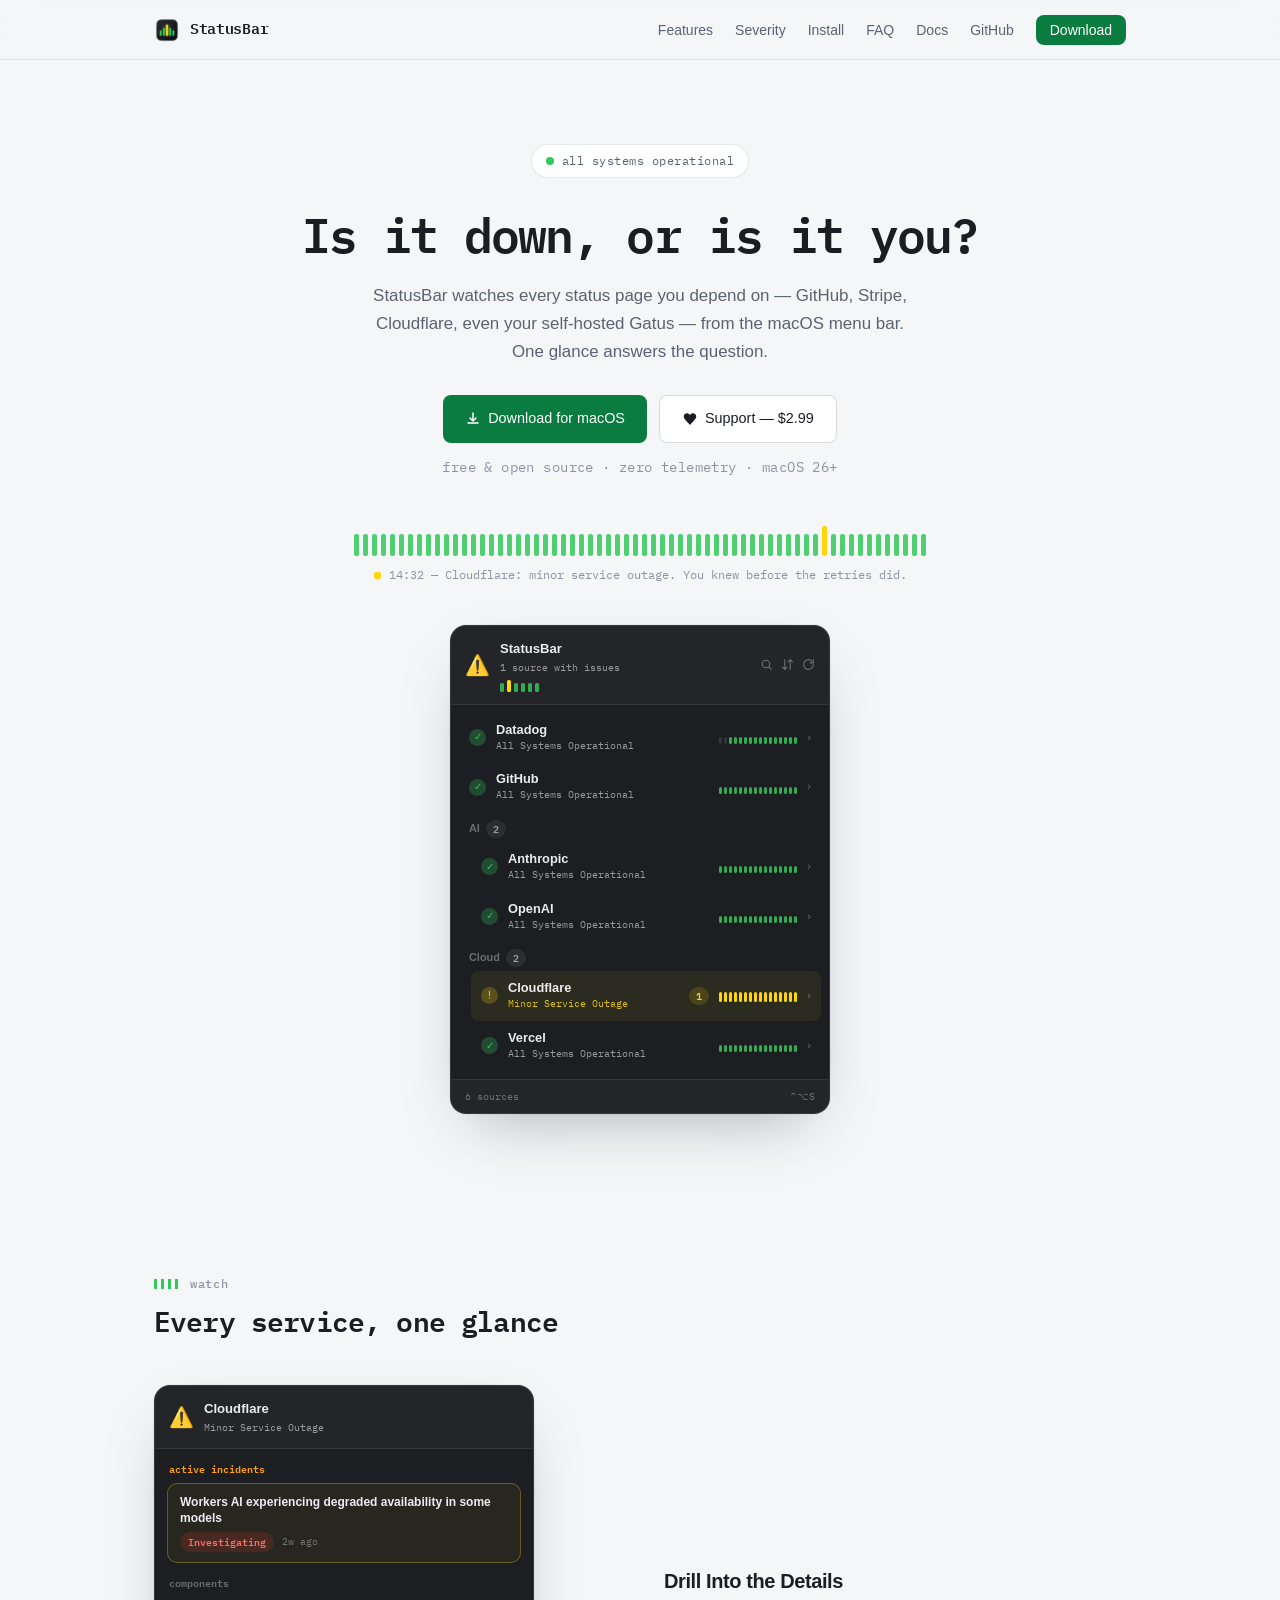
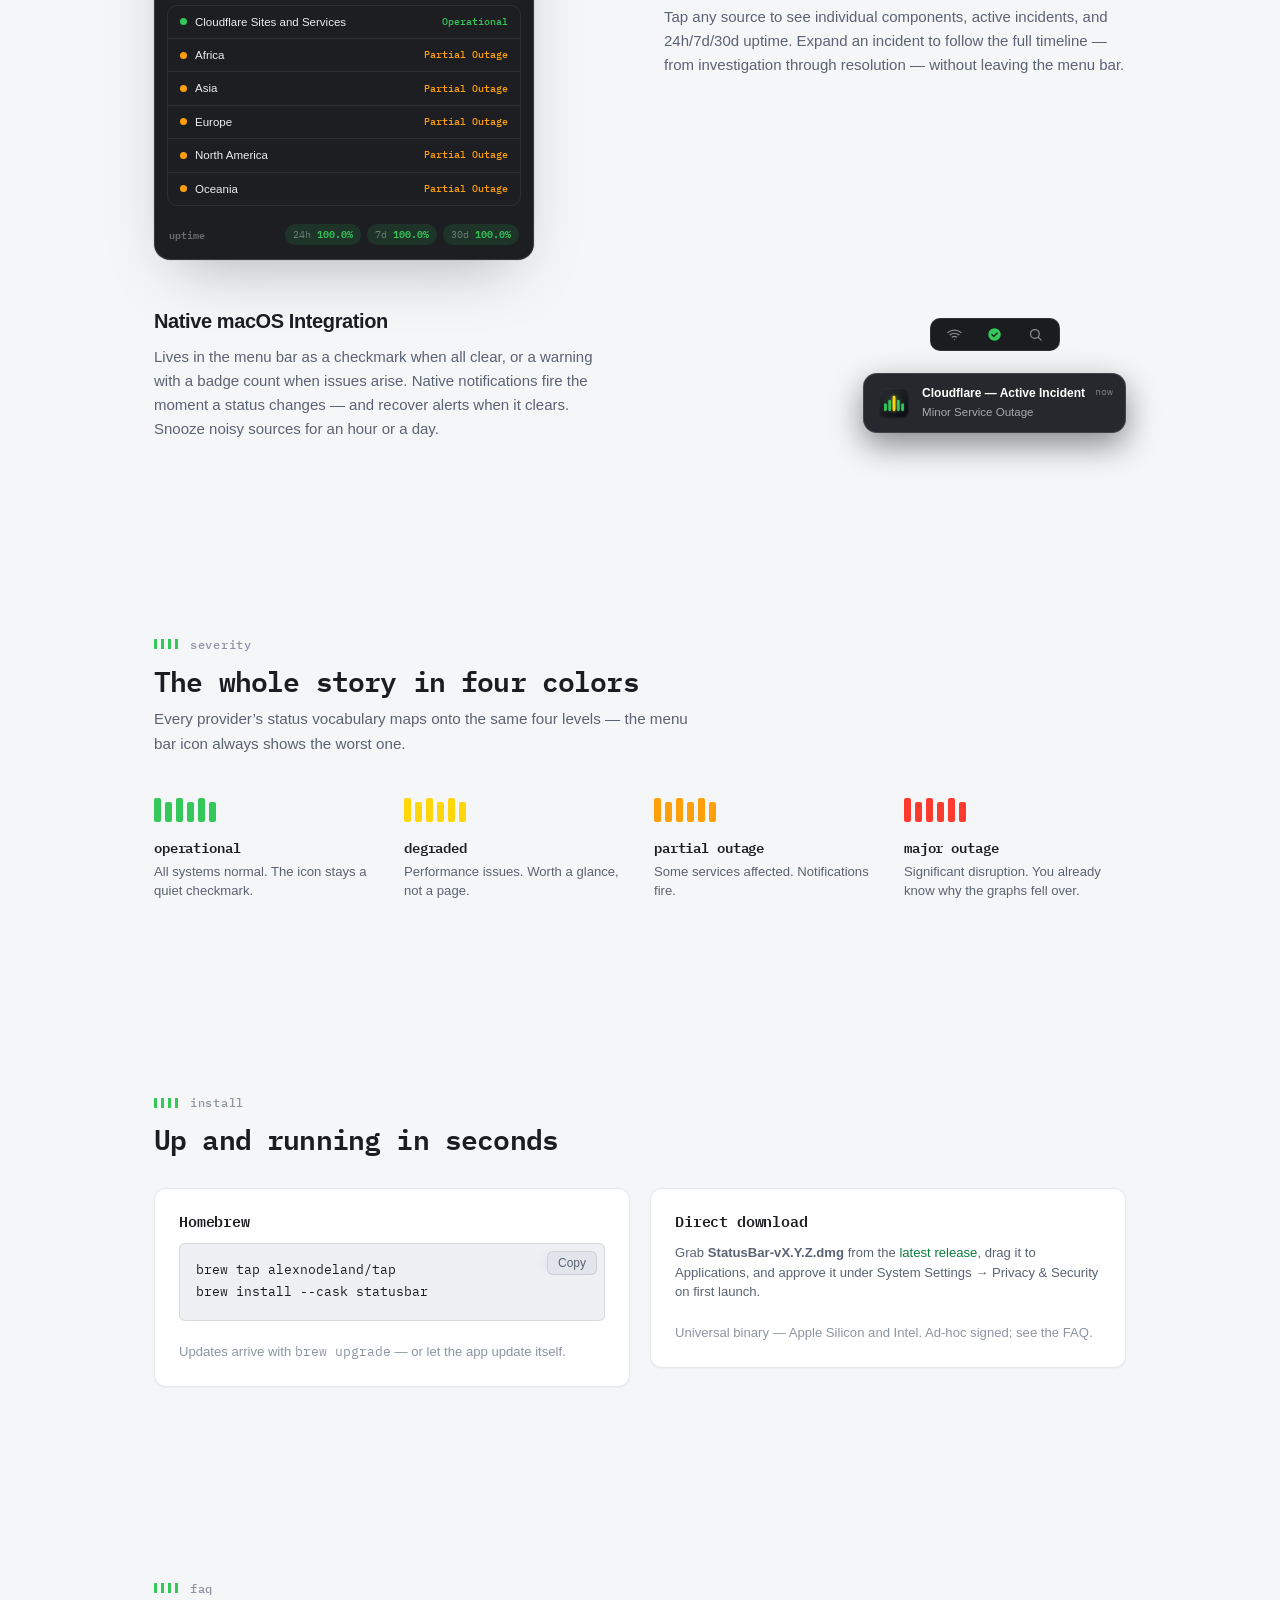
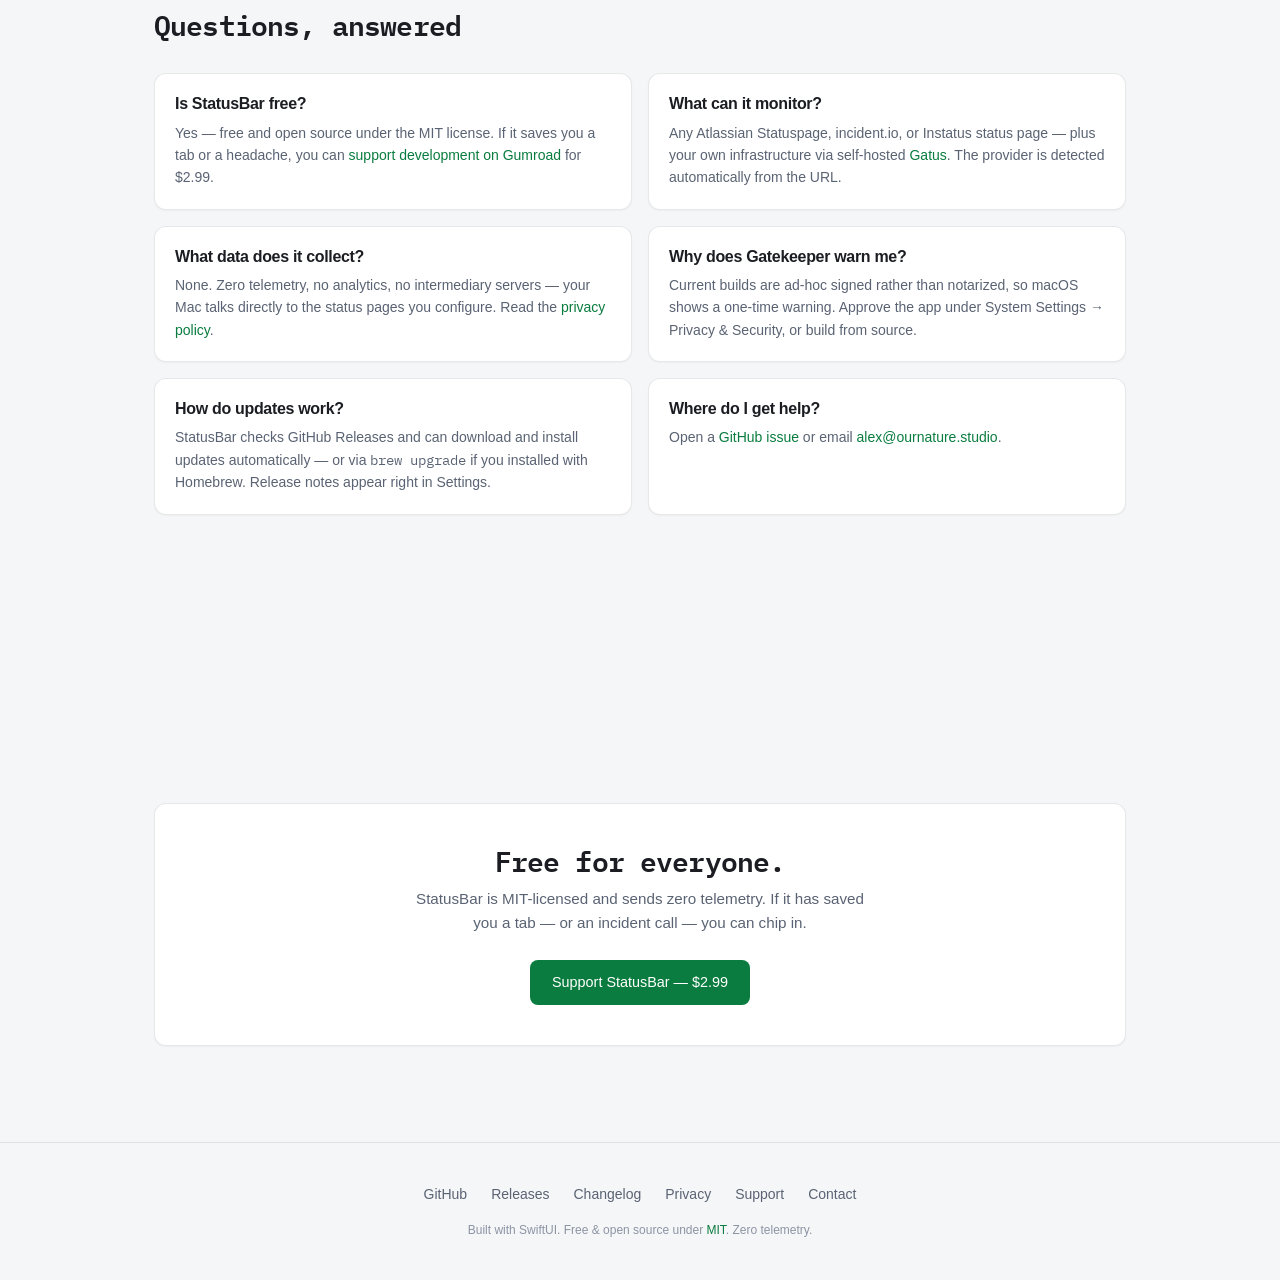
==== docs/index.html @ ce1be836 "feat: replace landing-page screenshots with live coded mocks The popover, source detail, and native-" ====
<!DOCTYPE html>
<html lang="en">
<head>
  <meta charset="UTF-8">
  <meta name="viewport" content="width=device-width, initial-scale=1.0">
  <title>StatusBar — Is it down, or is it you?</title>
  <meta name="description" content="StatusBar watches every status page you depend on — Atlassian Statuspage, incident.io, Instatus, and self-hosted Gatus — from the macOS menu bar. Free, open source, zero telemetry.">
  <meta property="og:title" content="StatusBar — Is it down, or is it you?">
  <meta property="og:description" content="Every status page you depend on — plus your own Gatus infrastructure — in one macOS menu bar icon. Free, open source, zero telemetry.">
  <meta property="og:image" content="https://alexnodeland.github.io/StatusBar/og.png">
  <meta property="og:url" content="https://alexnodeland.github.io/StatusBar/">
  <meta property="og:type" content="website">
  <meta name="twitter:card" content="summary_large_image">
  <meta name="twitter:image" content="https://alexnodeland.github.io/StatusBar/og.png">
  <link rel="canonical" href="https://alexnodeland.github.io/StatusBar/">
  <meta name="theme-color" content="#F5F6F8">
  <link rel="icon" href="icon.png" type="image/png">
  <link rel="apple-touch-icon" href="icon.png">
  <link rel="preconnect" href="https://fonts.googleapis.com">
  <link rel="preconnect" href="https://fonts.gstatic.com" crossorigin>
  <link href="https://fonts.googleapis.com/css2?family=IBM+Plex+Mono:wght@400;500;600&display=swap" rel="stylesheet">
  <link rel="stylesheet" href="style.css?v=2">
  <script type="application/ld+json">
  {
    "@context": "https://schema.org",
    "@type": "SoftwareApplication",
    "name": "StatusBar",
    "operatingSystem": "macOS 26+",
    "applicationCategory": "UtilitiesApplication",
    "description": "Native macOS menu bar app that monitors status pages: Atlassian Statuspage, incident.io, Instatus, and self-hosted Gatus.",
    "offers": { "@type": "Offer", "price": "0", "priceCurrency": "USD" },
    "url": "https://alexnodeland.github.io/StatusBar/",
    "downloadUrl": "https://github.com/alexnodeland/StatusBar/releases/latest",
    "author": { "@type": "Person", "name": "Alex Nodeland" },
    "license": "https://github.com/alexnodeland/StatusBar/blob/main/LICENSE"
  }
  </script>
</head>
<body>

  <nav class="nav" id="nav">
    <div class="nav-inner">
      <a href="index.html" class="nav-brand">
        <img src="icon.png" alt="" width="26" height="26">
        StatusBar
      </a>
      <button class="nav-toggle" id="nav-toggle" aria-label="Toggle navigation">
        <svg width="20" height="20" viewBox="0 0 20 20" fill="none" stroke="currentColor" stroke-width="1.5" stroke-linecap="round">
          <line x1="3" y1="5" x2="17" y2="5"/>
          <line x1="3" y1="10" x2="17" y2="10"/>
          <line x1="3" y1="15" x2="17" y2="15"/>
        </svg>
      </button>
      <ul class="nav-links" id="nav-links">
        <li><a href="index.html#features">Features</a></li>
        <li><a href="index.html#severity">Severity</a></li>
        <li><a href="index.html#install">Install</a></li>
        <li><a href="index.html#faq">FAQ</a></li>
        <li><a href="docs.html">Docs</a></li>
        <li><a href="https://github.com/alexnodeland/StatusBar">GitHub</a></li>
        <li><a class="nav-cta" href="https://github.com/alexnodeland/StatusBar/releases/latest">Download</a></li>
      </ul>
    </div>
  </nav>

  <!-- Hero -->
  <section class="hero" id="hero">
    <div class="container">
      <p class="hero-status"><span class="dot" aria-hidden="true"></span> all systems operational</p>
      <h1>Is it down, or is it&nbsp;you?</h1>
      <p class="hero-tagline">StatusBar watches every status page you depend on &mdash; GitHub, Stripe, Cloudflare, even your self-hosted Gatus &mdash; from the macOS menu bar. One glance answers the question.</p>
      <div class="hero-ctas">
        <a href="https://github.com/alexnodeland/StatusBar/releases/latest" class="btn btn-primary">
          <svg width="16" height="16" viewBox="0 0 16 16" fill="none" stroke="currentColor" stroke-width="1.5" stroke-linecap="round" stroke-linejoin="round"><path d="M8 2v8m0 0L5 7m3 3 3-3M3 12h10"/></svg>
          Download for macOS
        </a>
        <a href="https://ournature.gumroad.com/l/statusbar" class="btn btn-secondary">
          <svg width="16" height="16" viewBox="0 0 16 16" fill="currentColor"><path d="M8 14.25l-.345-.666C4.451 10.048 1.75 7.717 1.75 5.5 1.75 3.71 3.16 2.25 4.9 2.25c1.093 0 2.145.543 3.1 1.582.955-1.039 2.007-1.582 3.1-1.582 1.74 0 3.15 1.46 3.15 3.25 0 2.217-2.701 4.548-5.905 8.084L8 14.25z"/></svg>
          Support &mdash; $2.99
        </a>
      </div>
      <p class="hero-note">free &amp; open source &middot; zero telemetry &middot; macOS 26+</p>

      <div class="tick-strip" id="tick-strip" aria-hidden="true"></div>
      <p class="tick-caption"><span class="cap-dot" aria-hidden="true"></span> 14:32 &mdash; Cloudflare: minor service outage. You knew before the retries did.</p>

      <div class="hero-shot">
        <div class="app-mock mock-popover" id="mock-popover" role="img" aria-label="StatusBar popover listing monitored services with live statuses and sparklines"></div>
      </div>
    </div>
  </section>

  <section id="features">
    <div class="container">
      <p class="section-label">watch</p>
      <h2>Every service, one glance</h2>

      <!-- Showcase 1: Drill-down detail -->
      <div class="showcase">
        <div class="showcase-image">
          <div class="app-mock mock-detail" id="mock-detail" role="img" aria-label="Source detail view showing an active Cloudflare incident, component statuses, and uptime"></div>
        </div>
        <div class="showcase-text">
          <h3>Drill Into the Details</h3>
          <p>Tap any source to see individual components, active incidents, and 24h/7d/30d uptime. Expand an incident to follow the full timeline &mdash; from investigation through resolution &mdash; without leaving the menu bar.</p>
        </div>
      </div>

      <!-- Showcase 2: Native integration, animated -->
      <div class="showcase showcase-reverse">
        <div class="showcase-image">
          <div class="mock-native" id="mock-native" role="img" aria-label="Menu bar icon flipping from operational to an incident, triggering a native notification">
            <div class="mock-menubar">
              <svg class="mb-neighbor" width="15" height="15" viewBox="0 0 24 24" fill="none" stroke="currentColor" stroke-width="2" stroke-linecap="round"><path d="M5 12.55a11 11 0 0 1 14.08 0"/><path d="M1.42 9a16 16 0 0 1 21.16 0"/><path d="M8.53 16.11a6 6 0 0 1 6.95 0"/><line x1="12" y1="20" x2="12" y2="20"/></svg>
              <span class="mb-item">
                <svg class="mb-check" width="15" height="15" viewBox="0 0 24 24" fill="currentColor"><path d="M12 2a10 10 0 1 0 0 20 10 10 0 0 0 0-20zm-1.2 14.5L6.5 12.2l1.4-1.4 2.9 2.9 5.3-5.3 1.4 1.4-6.7 6.7z"/></svg>
                <span class="mb-alert">
                  <svg width="15" height="15" viewBox="0 0 24 24" fill="currentColor"><path d="M12 2 1 21h22L12 2zm0 6 1 7h-2l1-7zm0 11.2a1.2 1.2 0 1 1 0-2.4 1.2 1.2 0 0 1 0 2.4z"/></svg>
                  <span class="mb-count">1</span>
                </span>
              </span>
              <svg class="mb-neighbor" width="15" height="15" viewBox="0 0 24 24" fill="none" stroke="currentColor" stroke-width="2" stroke-linecap="round"><circle cx="11" cy="11" r="7"/><line x1="21" y1="21" x2="16.65" y2="16.65"/></svg>
            </div>
            <div class="mock-notification">
              <img src="icon-128.png?v=1" alt="" width="36" height="36">
              <div class="mock-notif-text">
                <strong>Cloudflare &mdash; Active Incident</strong>
                <span>Minor Service Outage</span>
              </div>
              <span class="mock-notif-time">now</span>
            </div>
          </div>
        </div>
        <div class="showcase-text">
          <h3>Native macOS Integration</h3>
          <p>Lives in the menu bar as a checkmark when all clear, or a warning with a badge count when issues arise. Native notifications fire the moment a status changes &mdash; and recover alerts when it clears. Snooze noisy sources for an hour or a day.</p>
        </div>
      </div>
    </div>
  </section>

  <!-- Severity -->
  <section id="severity">
    <div class="container">
      <p class="section-label">severity</p>
      <h2>The whole story in four colors</h2>
      <p class="section-sub">Every provider&rsquo;s status vocabulary maps onto the same four levels &mdash; the menu bar icon always shows the worst one.</p>
      <div class="severity-grid">
        <div class="severity-zone green">
          <div class="zone-ticks" aria-hidden="true"><span></span><span></span><span></span><span></span><span></span><span></span></div>
          <p class="zone-label">operational</p>
          <p class="zone-desc">All systems normal. The icon stays a quiet checkmark.</p>
        </div>
        <div class="severity-zone yellow">
          <div class="zone-ticks" aria-hidden="true"><span></span><span></span><span></span><span></span><span></span><span></span></div>
          <p class="zone-label">degraded</p>
          <p class="zone-desc">Performance issues. Worth a glance, not a page.</p>
        </div>
        <div class="severity-zone orange">
          <div class="zone-ticks" aria-hidden="true"><span></span><span></span><span></span><span></span><span></span><span></span></div>
          <p class="zone-label">partial outage</p>
          <p class="zone-desc">Some services affected. Notifications fire.</p>
        </div>
        <div class="severity-zone red">
          <div class="zone-ticks" aria-hidden="true"><span></span><span></span><span></span><span></span><span></span><span></span></div>
          <p class="zone-label">major outage</p>
          <p class="zone-desc">Significant disruption. You already know why the graphs fell over.</p>
        </div>
      </div>
    </div>
  </section>

  <!-- Install -->
  <section id="install">
    <div class="container">
      <p class="section-label">install</p>
      <h2>Up and running in seconds</h2>
      <div class="install-grid">
        <div class="glass-card install-card">
          <h3>Homebrew</h3>
          <div class="code-block-wrapper">
            <pre><code>brew tap alexnodeland/tap
brew install --cask statusbar</code></pre>
            <button class="copy-btn" aria-label="Copy code">Copy</button>
          </div>
          <p class="install-note">Updates arrive with <code>brew upgrade</code> &mdash; or let the app update itself.</p>
        </div>
        <div class="glass-card install-card">
          <h3>Direct download</h3>
          <p class="zone-desc">Grab <strong>StatusBar-vX.Y.Z.dmg</strong> from the <a href="https://github.com/alexnodeland/StatusBar/releases/latest">latest release</a>, drag it to Applications, and approve it under System&nbsp;Settings&nbsp;&rarr;&nbsp;Privacy&nbsp;&amp;&nbsp;Security on first launch.</p>
          <p class="install-note">Universal binary &mdash; Apple Silicon and Intel. Ad-hoc signed; see the FAQ.</p>
        </div>
      </div>
    </div>
  </section>

  <section id="faq">
    <div class="container">
      <p class="section-label">faq</p>
      <h2>Questions, answered</h2>
      <div class="status-grid">
        <div class="glass-card status-card">
          <h3>Is StatusBar free?</h3>
          <p>Yes &mdash; free and open source under the MIT license. If it saves you a tab or a headache, you can <a href="https://ournature.gumroad.com/l/statusbar">support development on Gumroad</a> for $2.99.</p>
        </div>
        <div class="glass-card status-card">
          <h3>What can it monitor?</h3>
          <p>Any Atlassian Statuspage, incident.io, or Instatus status page &mdash; plus your own infrastructure via self-hosted <a href="https://gatus.io">Gatus</a>. The provider is detected automatically from the URL.</p>
        </div>
        <div class="glass-card status-card">
          <h3>What data does it collect?</h3>
          <p>None. Zero telemetry, no analytics, no intermediary servers &mdash; your Mac talks directly to the status pages you configure. Read the <a href="https://github.com/alexnodeland/StatusBar/blob/main/PRIVACY.md">privacy policy</a>.</p>
        </div>
        <div class="glass-card status-card">
          <h3>Why does Gatekeeper warn me?</h3>
          <p>Current builds are ad-hoc signed rather than notarized, so macOS shows a one-time warning. Approve the app under System Settings &rarr; Privacy &amp; Security, or build from source.</p>
        </div>
        <div class="glass-card status-card">
          <h3>How do updates work?</h3>
          <p>StatusBar checks GitHub Releases and can download and install updates automatically &mdash; or via <code>brew upgrade</code> if you installed with Homebrew. Release notes appear right in Settings.</p>
        </div>
        <div class="glass-card status-card">
          <h3>Where do I get help?</h3>
          <p>Open a <a href="https://github.com/alexnodeland/StatusBar/issues">GitHub issue</a> or email <a href="mailto:alex@ournature.studio">alex@ournature.studio</a>.</p>
        </div>
      </div>
    </div>
  </section>

  <!-- Support band -->
  <section class="support-container" id="support">
    <div class="container">
      <div class="glass-card support-band">
        <h2>Free for everyone.</h2>
        <p>StatusBar is MIT-licensed and sends zero telemetry. If it has saved you a tab &mdash; or an incident call &mdash; you can chip in.</p>
        <a href="https://ournature.gumroad.com/l/statusbar" class="btn btn-primary">Support StatusBar &mdash; $2.99</a>
      </div>
    </div>
  </section>

  <!-- Footer -->
  <footer class="footer">
    <div class="container">
      <nav class="footer-links">
        <a href="https://github.com/alexnodeland/StatusBar">GitHub</a>
        <a href="https://github.com/alexnodeland/StatusBar/releases/latest">Releases</a>
        <a href="https://github.com/alexnodeland/StatusBar/blob/main/CHANGELOG.md">Changelog</a>
        <a href="https://github.com/alexnodeland/StatusBar/blob/main/PRIVACY.md">Privacy</a>
        <a href="https://ournature.gumroad.com/l/statusbar">Support</a>
        <a href="mailto:alex@ournature.studio">Contact</a>
      </nav>
      <p class="footer-attr">Built with SwiftUI. Free &amp; open source under <a href="https://github.com/alexnodeland/StatusBar/blob/main/LICENSE">MIT</a>. Zero telemetry.</p>
    </div>
  </footer>

  <script src="script.js?v=2"></script>
</body>
</html>
---- docs/style.css ----
/* ============================================
   StatusBar — "Mission control in daylight"
   Light macOS ground · IBM Plex Mono data voice ·
   uptime-tick signature · severity palette from the app
   ============================================ */

/* --- Design Tokens --- */
:root {
  /* Ground & surfaces (light-first) */
  --bg: #F5F6F8;
  --surface: #FFFFFF;
  --line: rgba(27, 29, 34, 0.10);
  --line-strong: rgba(27, 29, 34, 0.16);

  /* Ink */
  --text-primary: #1B1D22;
  --text-secondary: #5A6373;
  --text-tertiary: #8C94A3;

  /* Brand green (CTA/links) + status palette (from the app) */
  --accent: #0A7C3F;
  --accent-hover: #086632;
  --status-green: #34C759;
  --status-yellow: #FFD60A;
  --status-orange: #FF9F0A;
  --status-red: #FF3B30;

  /* Legacy aliases used by widget styles */
  --glass-bg: var(--surface);
  --glass-border: var(--line);
  --glass-blur: 0px;
  --glass-hover: rgba(27, 29, 34, 0.03);
  --code-bg: #EEF0F4;
  --copy-btn-bg: #E2E5EB;
  --hero-shadow: rgba(20, 25, 40, 0.16);

  /* Shadows */
  --shadow-shot: 0 24px 60px -24px rgba(20, 25, 40, 0.35), 0 0 0 0.5px var(--line);
  --shadow-card: 0 1px 2px rgba(20, 25, 40, 0.04);

  /* Type */
  --font-sans: -apple-system, BlinkMacSystemFont, 'SF Pro Text', 'Segoe UI',
    Roboto, Helvetica, Arial, sans-serif;
  --font-mono: 'IBM Plex Mono', 'SF Mono', SFMono-Regular, ui-monospace, Menlo,
    Monaco, 'Cascadia Mono', monospace;

  /* Radii */
  --radius-card: 12px;
  --radius-button: 8px;
  --radius-small: 6px;

  /* Timing */
  --timing-hover: 0.12s;
  --timing-transition: 0.15s;
  --timing-expand: 0.2s;

  /* Layout */
  --max-width: 1020px;
  --nav-height: 60px;
  --section-gap: 96px;
}

/* --- Dark Mode --- */
@media (prefers-color-scheme: dark) {
  :root {
    --bg: #121316;
    --surface: #1B1D21;
    --line: rgba(236, 238, 242, 0.10);
    --line-strong: rgba(236, 238, 242, 0.18);
    --text-primary: #ECEEF2;
    --text-secondary: #A3ACBB;
    --text-tertiary: #6E7684;
    --accent: #3DBE6C;
    --accent-hover: #55D084;
    --glass-hover: rgba(236, 238, 242, 0.04);
    --code-bg: #202329;
    --copy-btn-bg: #2A2E36;
    --hero-shadow: rgba(0, 0, 0, 0.5);
    --shadow-shot: 0 24px 60px -24px rgba(0, 0, 0, 0.7), 0 0 0 0.5px var(--line);
    --shadow-card: none;
  }
}

/* --- Reset & Base --- */
*,
*::before,
*::after {
  margin: 0;
  padding: 0;
  box-sizing: border-box;
}

html {
  scroll-behavior: smooth;
  scroll-padding-top: calc(var(--nav-height) + 24px);
}

body {
  font-family: var(--font-sans);
  font-size: 16px;
  line-height: 1.6;
  color: var(--text-primary);
  background: var(--bg);
  min-height: 100vh;
  -webkit-font-smoothing: antialiased;
  -moz-osx-font-smoothing: grayscale;
}

a {
  color: var(--accent);
  text-decoration: none;
  transition: color var(--timing-hover) ease-out;
}

a:hover {
  color: var(--accent-hover);
}

a:focus-visible,
button:focus-visible {
  outline: 2px solid var(--accent);
  outline-offset: 2px;
  border-radius: 4px;
}

img {
  max-width: 100%;
  height: auto;
}

/* --- Typography --- */
h1, h2, h3, h4 {
  font-weight: 600;
  letter-spacing: -0.02em;
  line-height: 1.2;
}

h1 {
  font-family: var(--font-mono);
  font-size: clamp(1.9rem, 5vw, 3rem);
  font-weight: 600;
  letter-spacing: -0.04em;
}

h2 {
  font-family: var(--font-mono);
  font-size: clamp(1.4rem, 3vw, 1.75rem);
  letter-spacing: -0.03em;
  margin-bottom: 16px;
}

h3 { font-size: 1.125rem; margin-bottom: 8px; }

code, pre, kbd {
  font-family: var(--font-mono);
}

/* --- Layout --- */
.container {
  max-width: var(--max-width);
  margin: 0 auto;
  padding: 0 24px;
}

section {
  padding: var(--section-gap) 0;
}

/* Section eyebrow: mono, tick-prefixed */
.section-label {
  font-family: var(--font-mono);
  font-size: 0.75rem;
  font-weight: 500;
  text-transform: lowercase;
  letter-spacing: 0.06em;
  color: var(--text-tertiary);
  margin-bottom: 10px;
  display: flex;
  align-items: center;
  gap: 10px;
}

.section-label::before {
  content: "";
  width: 26px;
  height: 10px;
  flex-shrink: 0;
  background: repeating-linear-gradient(
    to right,
    var(--status-green) 0 3px,
    transparent 3px 7px
  );
  border-radius: 1px;
}

/* --- Cards (formerly glass) --- */
.glass-card {
  background: var(--surface);
  border: 0.5px solid var(--line);
  border-radius: var(--radius-card);
  box-shadow: var(--shadow-card);
  transition: background var(--timing-hover) ease-out;
}

.status-item:hover,
.step:hover {
  background: var(--glass-hover);
}

/* --- Navigation --- */
.nav {
  position: fixed;
  top: 0;
  left: 0;
  right: 0;
  height: var(--nav-height);
  z-index: 100;
  background: color-mix(in srgb, var(--bg) 82%, transparent);
  backdrop-filter: blur(14px);
  -webkit-backdrop-filter: blur(14px);
  border-bottom: 0.5px solid var(--line);
}

.nav-inner {
  max-width: var(--max-width);
  margin: 0 auto;
  padding: 0 24px;
  height: 100%;
  display: flex;
  align-items: center;
  justify-content: space-between;
  gap: 16px;
}

.nav-brand {
  display: flex;
  align-items: center;
  gap: 10px;
  font-family: var(--font-mono);
  font-weight: 600;
  font-size: 0.95rem;
  color: var(--text-primary);
  letter-spacing: -0.02em;
}

.nav-brand img {
  width: 26px;
  height: 26px;
  border-radius: 6px;
}

.nav-links {
  display: flex;
  gap: 22px;
  list-style: none;
  align-items: center;
}

.nav-links a {
  font-size: 0.875rem;
  color: var(--text-secondary);
  transition: color var(--timing-hover) ease-out;
}

.nav-links a:hover,
.nav-links a.active {
  color: var(--text-primary);
}

.nav-links .nav-cta {
  background: var(--accent);
  color: #fff;
  padding: 7px 14px;
  border-radius: var(--radius-button);
  font-weight: 500;
}

.nav-links .nav-cta:hover {
  background: var(--accent-hover);
  color: #fff;
}

.nav-toggle {
  display: none;
  background: none;
  border: none;
  color: var(--text-primary);
  cursor: pointer;
  padding: 8px;
}

@media (max-width: 720px) {
  .nav-toggle {
    display: block;
  }

  .nav-links {
    display: none;
    position: absolute;
    top: var(--nav-height);
    left: 0;
    right: 0;
    flex-direction: column;
    align-items: flex-start;
    padding: 16px 24px;
    gap: 16px;
    background: var(--bg);
    border-bottom: 0.5px solid var(--line);
  }

  .nav-links.open {
    display: flex;
  }
}

/* --- Hero --- */
.hero {
  padding-top: calc(var(--nav-height) + 84px);
  padding-bottom: 64px;
  text-align: center;
}

.hero-status {
  display: inline-flex;
  align-items: center;
  gap: 8px;
  font-family: var(--font-mono);
  font-size: 0.78rem;
  letter-spacing: 0.04em;
  color: var(--text-secondary);
  border: 0.5px solid var(--line);
  background: var(--surface);
  border-radius: 999px;
  padding: 6px 14px;
  margin-bottom: 28px;
}

.hero-status .dot {
  width: 8px;
  height: 8px;
  border-radius: 50%;
  background: var(--status-green);
  box-shadow: 0 0 0 0 rgba(52, 199, 89, 0.5);
  animation: pulse 3s ease-out infinite;
}

@keyframes pulse {
  0% { box-shadow: 0 0 0 0 rgba(52, 199, 89, 0.45); }
  60% { box-shadow: 0 0 0 8px rgba(52, 199, 89, 0); }
  100% { box-shadow: 0 0 0 0 rgba(52, 199, 89, 0); }
}

.hero h1 {
  margin-bottom: 18px;
}

.hero-tagline {
  font-size: 1.06rem;
  color: var(--text-secondary);
  max-width: 560px;
  margin: 0 auto 30px;
  line-height: 1.65;
}

.hero-ctas {
  display: flex;
  gap: 12px;
  justify-content: center;
  flex-wrap: wrap;
  margin-bottom: 14px;
}

.hero-note {
  font-family: var(--font-mono);
  font-size: 0.72rem;
  letter-spacing: 0.03em;
  color: var(--text-tertiary);
}

/* --- Uptime tick strip (signature) --- */
.tick-strip {
  display: flex;
  align-items: flex-end;
  justify-content: center;
  gap: 4px;
  height: 34px;
  margin: 44px auto 10px;
  max-width: 640px;
  padding: 0 24px;
}

.tick {
  width: 5px;
  height: 22px;
  border-radius: 2px;
  background: var(--status-green);
  opacity: 0.85;
}

.tick.amber { background: var(--status-yellow); height: 30px; opacity: 1; }
.tick.orange { background: var(--status-orange); height: 30px; opacity: 1; }
.tick.red { background: var(--status-red); height: 30px; opacity: 1; }

@media (prefers-reduced-motion: no-preference) {
  .tick {
    animation: tick-in 0.5s ease-out backwards;
    animation-delay: calc(var(--i, 0) * 14ms);
  }
}

@keyframes tick-in {
  from { transform: scaleY(0.2); opacity: 0; }
  to { opacity: 0.85; }
}

.tick-caption {
  font-family: var(--font-mono);
  font-size: 0.72rem;
  color: var(--text-tertiary);
  display: flex;
  justify-content: center;
  gap: 8px;
  align-items: center;
  margin-bottom: 40px;
}

.tick-caption .cap-dot {
  width: 7px;
  height: 7px;
  border-radius: 2px;
  background: var(--status-yellow);
}

/* Hero screenshot */
.hero-shot {
  max-width: 380px;
  margin: 0 auto;
}

.hero-shot img {
  display: block;
  width: 100%;
  border-radius: 16px;
  box-shadow: var(--shadow-shot);
}

/* --- Buttons --- */
.btn {
  display: inline-flex;
  align-items: center;
  gap: 7px;
  padding: 11px 22px;
  border-radius: var(--radius-button);
  font-size: 0.9rem;
  font-weight: 500;
  cursor: pointer;
  border: none;
  transition: background var(--timing-hover) ease-out,
              transform var(--timing-hover) ease-out;
}

.btn:active {
  transform: translateY(1px);
}

.btn-primary {
  background: var(--accent);
  color: #fff;
}

.btn-primary:hover {
  background: var(--accent-hover);
  color: #fff;
}

.btn-secondary {
  background: var(--surface);
  color: var(--text-primary);
  border: 0.5px solid var(--line-strong);
}

.btn-secondary:hover {
  background: var(--glass-hover);
  color: var(--text-primary);
}

/* --- Screenshot Showcase (Features) --- */
.showcase {
  display: grid;
  grid-template-columns: 1fr 1fr;
  gap: 48px;
  align-items: center;
  margin-top: 48px;
}

.showcase-reverse .showcase-image {
  order: 2;
}

.showcase-reverse .showcase-text {
  order: 1;
}

.showcase-image {
  max-width: 380px;
  min-width: 0;
}

.showcase-reverse .showcase-image {
  justify-self: end;
}

.screenshot {
  display: block;
  width: 100%;
  height: auto;
  border-radius: 14px;
  box-shadow: var(--shadow-shot);
}

.showcase-text h3 {
  font-size: 1.25rem;
  margin-bottom: 12px;
}

.showcase-text p {
  font-size: 0.9375rem;
  color: var(--text-secondary);
  line-height: 1.6;
}

/* Native integration image stack */
.native-stack {
  display: flex;
  flex-direction: column;
  align-items: center;
  gap: 20px;
}

.native-icons {
  display: flex;
  gap: 24px;
  align-items: center;
}

.native-menubar-icon {
  height: 40px;
  width: auto;
  border-radius: 8px;
  box-shadow: 0 4px 16px var(--hero-shadow);
}

.native-notification {
  max-width: min(380px, 100%);
  height: auto;
  border-radius: 14px;
  box-shadow: var(--shadow-shot);
}

@media (max-width: 768px) {
  .showcase {
    grid-template-columns: 1fr;
    gap: 24px;
    text-align: center;
  }

  .showcase-reverse .showcase-image,
  .showcase-reverse .showcase-text {
    order: initial;
  }

  .showcase-image {
    max-width: 340px;
    margin: 0 auto;
  }

  .showcase-reverse .showcase-image {
    justify-self: center;
  }
}

/* --- Automate & Integrate --- */
.automate-row {
  display: grid;
  grid-template-columns: 1fr 1fr;
  gap: 24px;
  margin-top: 32px;
}

.automate-card {
  padding: 24px;
}

.automate-card-wide {
  margin-top: 24px;
}

.automate-card-header {
  display: flex;
  align-items: center;
  gap: 10px;
  margin-bottom: 12px;
}

.automate-card-header svg {
  color: var(--accent);
  flex-shrink: 0;
}

.automate-card-header h3 {
  font-size: 1.125rem;
  margin-bottom: 0;
}

.automate-desc {
  font-size: 0.875rem;
  color: var(--text-secondary);
  line-height: 1.6;
  margin-bottom: 16px;
}

.automate-desc code {
  font-family: 'SF Mono', SFMono-Regular, ui-monospace, Menlo, Monaco, monospace;
  font-size: 0.8125rem;
  background: var(--code-bg);
  border-radius: 3px;
  padding: 1px 5px;
}

/* Webhook platform badges */
.webhook-platforms {
  display: flex;
  flex-wrap: wrap;
  gap: 8px;
  margin-bottom: 16px;
}

.webhook-badge {
  font-size: 0.75rem;
  font-weight: 500;
  padding: 4px 10px;
  border-radius: 100px;
  background: var(--code-bg);
  border: 0.5px solid var(--glass-border);
  color: var(--text-secondary);
}

/* URL examples (grid for wide card) */
.url-examples-grid {
  display: grid;
  grid-template-columns: 1fr 1fr;
  gap: 8px 24px;
}

.url-example .code-block-wrapper {
  margin: 0;
}

.url-example .code-block-wrapper pre {
  padding: 8px 58px 8px 12px;
  font-size: 0.75rem;
}

/* Right-edge fade so scrolled code disappears cleanly behind the Copy button */
.url-example .code-block-wrapper::after {
  content: "";
  position: absolute;
  top: 1px;
  bottom: 1px;
  right: 1px;
  width: 64px;
  border-radius: 0 var(--radius-small) var(--radius-small) 0;
  background: linear-gradient(to right, transparent, var(--copy-btn-bg) 55%);
  pointer-events: none;
}

.url-example .copy-btn {
  z-index: 1;
  box-shadow: none;
}

.url-label {
  font-size: 0.75rem;
  color: var(--text-tertiary);
  padding-left: 2px;
}

/* AppleScript card layout */
.applescript-layout {
  display: grid;
  grid-template-columns: 1fr 1fr;
  gap: 32px;
  align-items: start;
}

.applescript-info {
  display: flex;
  flex-direction: column;
  min-width: 0;
}

.applescript-capabilities {
  display: flex;
  flex-wrap: wrap;
  gap: 6px;
  margin-bottom: 16px;
}

.applescript-examples {
  min-width: 0;
}

.applescript-examples .code-block-wrapper pre {
  font-size: 0.8125rem;
  line-height: 1.6;
}

/* Hook steps */
.hook-steps {
  display: flex;
  flex-direction: column;
  gap: 10px;
  margin-bottom: 16px;
}

.hook-step {
  display: flex;
  align-items: flex-start;
  gap: 10px;
  font-size: 0.875rem;
  color: var(--text-secondary);
}

.hook-step code {
  font-family: 'SF Mono', SFMono-Regular, ui-monospace, Menlo, Monaco, monospace;
  font-size: 0.8125rem;
  background: var(--code-bg);
  border-radius: 3px;
  padding: 1px 5px;
}

.hook-step-num {
  width: 22px;
  height: 22px;
  border-radius: 50%;
  background: var(--accent);
  color: #fff;
  display: flex;
  align-items: center;
  justify-content: center;
  font-size: 0.7rem;
  font-weight: 600;
  flex-shrink: 0;
}

/* Hook tables */
.hook-table {
  width: 100%;
  border-collapse: collapse;
  font-size: 0.8125rem;
  margin-top: 12px;
}

.hook-table th {
  text-align: left;
  font-weight: 600;
  font-size: 0.6875rem;
  text-transform: uppercase;
  letter-spacing: 0.04em;
  color: var(--text-tertiary);
  padding: 6px 0;
  border-bottom: 0.5px solid var(--glass-border);
}

.hook-table td {
  padding: 5px 0;
  color: var(--text-secondary);
  border-bottom: 0.5px solid var(--glass-border);
}

.hook-table td:first-child {
  white-space: nowrap;
  padding-right: 16px;
}

.hook-table code {
  font-family: 'SF Mono', SFMono-Regular, ui-monospace, Menlo, Monaco, monospace;
  font-size: 0.75rem;
  background: var(--code-bg);
  border-radius: 3px;
  padding: 1px 5px;
}

.hook-table-note {
  font-size: 0.75rem;
  color: var(--text-tertiary);
  margin-top: 12px;
  line-height: 1.5;
}

@media (max-width: 768px) {
  .automate-row {
    grid-template-columns: 1fr;
  }

  .url-examples-grid {
    grid-template-columns: 1fr;
  }

  .applescript-layout {
    grid-template-columns: 1fr;
  }
}

/* --- Severity zones (legend on the tick signature) --- */
.severity-grid {
  display: grid;
  grid-template-columns: repeat(4, 1fr);
  gap: 28px;
  margin-top: 40px;
}

.severity-zone {
  min-width: 0;
}

.zone-ticks {
  display: flex;
  gap: 4px;
  align-items: flex-end;
  height: 26px;
  margin-bottom: 14px;
}

.zone-ticks span {
  flex: 1;
  max-width: 7px;
  height: 20px;
  border-radius: 2px;
}

.zone-ticks span:nth-child(odd) { height: 24px; }

.severity-zone.green .zone-ticks span { background: var(--status-green); }
.severity-zone.yellow .zone-ticks span { background: var(--status-yellow); }
.severity-zone.orange .zone-ticks span { background: var(--status-orange); }
.severity-zone.red .zone-ticks span { background: var(--status-red); }

.zone-label {
  font-family: var(--font-mono);
  font-size: 0.85rem;
  font-weight: 600;
  letter-spacing: -0.01em;
  margin-bottom: 4px;
}

.zone-desc {
  font-size: 0.82rem;
  color: var(--text-secondary);
  line-height: 1.5;
}

@media (max-width: 720px) {
  .severity-grid {
    grid-template-columns: 1fr 1fr;
    gap: 24px;
  }
}

/* --- Get Started --- */
.steps {
  display: grid;
  gap: 12px;
  margin-top: 24px;
  margin-bottom: 24px;
}

.step {
  display: flex;
  gap: 16px;
  align-items: flex-start;
  padding: 16px 20px;
}

.step-number {
  width: 28px;
  height: 28px;
  border-radius: 50%;
  background: var(--accent);
  color: #fff;
  display: flex;
  align-items: center;
  justify-content: center;
  font-size: 0.8rem;
  font-weight: 600;
  flex-shrink: 0;
}

.step-text {
  font-size: 0.9375rem;
}

.gatekeeper-note {
  font-size: 0.875rem;
  color: var(--text-secondary);
  padding: 16px 20px;
  margin-bottom: 24px;
  border-left: 3px solid var(--status-yellow);
}

/* --- Collapsible --- */
.collapsible {
  margin-top: 8px;
}

.collapsible-trigger {
  display: flex;
  align-items: center;
  gap: 8px;
  background: none;
  border: none;
  color: var(--accent);
  font-size: 0.875rem;
  font-weight: 500;
  cursor: pointer;
  padding: 8px 0;
}

.collapsible-trigger svg {
  transition: transform var(--timing-expand) ease-in-out;
}

.collapsible-trigger.open svg {
  transform: rotate(90deg);
}

.collapsible-content {
  display: none;
  padding-top: 12px;
}

.collapsible-content.open {
  display: block;
}

.collapsible-note {
  margin-top: 12px;
}

/* --- Code Blocks --- */
.code-block-wrapper {
  position: relative;
  margin: 16px 0;
  max-width: 100%;
  min-width: 0;
}

/* Grid/flex items default to min-width:auto, letting long code lines widen
   the page — allow them to shrink so pre scrolls inside its card instead. */
.url-examples-grid > *,
.automate-row > *,
.applescript-layout > *,
.showcase > *,
.glass-card,
.url-example {
  min-width: 0;
}

.code-block-wrapper pre {
  background: var(--code-bg);
  border: 0.5px solid var(--glass-border);
  border-radius: var(--radius-small);
  padding: 16px;
  overflow-x: auto;
  font-family: 'SF Mono', SFMono-Regular, ui-monospace, Menlo, Monaco,
    'Cascadia Mono', 'Segoe UI Mono', 'Roboto Mono', 'Courier New', monospace;
  font-size: 0.8125rem;
  line-height: 1.6;
  color: var(--text-primary);
}

.copy-btn {
  position: absolute;
  top: 8px;
  right: 8px;
  /* Opaque so code scrolled beneath never shows through, with a soft
     fade on the leading edge */
  background: var(--copy-btn-bg, #1e1e22);
  box-shadow: -10px 0 10px -6px var(--copy-btn-bg, #1e1e22);
  border: 0.5px solid var(--glass-border);
  border-radius: var(--radius-small);
  color: var(--text-secondary);
  font-size: 0.75rem;
  padding: 4px 10px;
  cursor: pointer;
  transition: color var(--timing-hover) ease-out,
              background var(--timing-hover) ease-out;
}

.copy-btn:hover {
  color: var(--text-primary);
  background: var(--glass-hover);
}

/* --- Documentation --- */
.doc-section {
  margin-top: 32px;
}

.doc-layout {
  display: grid;
  grid-template-columns: auto 1fr;
  gap: 32px;
  align-items: center;
}

.doc-screenshot {
  max-width: 240px;
}

.doc-desc {
  font-size: 0.9375rem;
  color: var(--text-secondary);
  line-height: 1.6;
}

.doc-desc-hint {
  margin-top: 12px;
  font-size: 0.8125rem;
  color: var(--text-tertiary);
}

/* --- Source Directory --- */
.source-directory {
  margin-top: 32px;
}

.source-toolbar {
  display: flex;
  align-items: center;
  gap: 12px;
  margin-bottom: 12px;
}

.source-search {
  flex: 1;
  padding: 8px 12px;
  background: var(--glass-bg);
  border: 0.5px solid var(--glass-border);
  border-radius: var(--radius-small);
  color: var(--text-primary);
  font-size: 0.8125rem;
  font-family: inherit;
  outline: none;
  transition: border-color var(--timing-hover) ease-out;
}

.source-search::placeholder {
  color: var(--text-tertiary);
}

.source-search:focus {
  border-color: var(--accent);
}

.source-count {
  font-size: 0.75rem;
  color: var(--text-tertiary);
  white-space: nowrap;
}

.source-list {
  max-height: 460px;
  overflow-y: auto;
  background: var(--glass-bg);
  border: 0.5px solid var(--glass-border);
  border-radius: var(--radius-card);
  backdrop-filter: blur(var(--glass-blur));
  -webkit-backdrop-filter: blur(var(--glass-blur));
}

.source-list::-webkit-scrollbar {
  width: 6px;
}

.source-list::-webkit-scrollbar-track {
  background: transparent;
}

.source-list::-webkit-scrollbar-thumb {
  background: var(--glass-border);
  border-radius: 3px;
}

.source-category {
  position: sticky;
  top: 0;
  z-index: 2;
  padding: 8px 16px;
  font-size: 0.6875rem;
  font-weight: 600;
  text-transform: uppercase;
  letter-spacing: 0.06em;
  color: var(--text-tertiary);
  background: var(--code-bg);
  border-bottom: 0.5px solid var(--glass-border);
}



.source-item {
  display: flex;
  align-items: center;
  gap: 10px;
  padding: 8px 16px;
  font-size: 0.8125rem;
  border-bottom: 0.5px solid var(--glass-border);
  transition: background var(--timing-hover) ease-out;
}

.source-item:last-child {
  border-bottom: none;
}

.source-item:hover {
  background: var(--glass-hover);
}

.source-item.selected {
  background: rgba(0, 122, 255, 0.06);
}

.source-check {
  flex-shrink: 0;
  width: 16px;
  height: 16px;
  border-radius: 4px;
  border: 1.5px solid var(--glass-border);
  background: transparent;
  display: flex;
  align-items: center;
  justify-content: center;
  transition: background var(--timing-hover) ease-out,
              border-color var(--timing-hover) ease-out;
}

.source-check svg {
  display: none;
}

.source-item.selected .source-check {
  background: var(--accent);
  border-color: var(--accent);
}

.source-item.selected .source-check svg {
  display: block;
}

.source-item-name {
  font-weight: 500;
  white-space: nowrap;
  color: var(--text-primary);
}

.source-item-url {
  flex: 1;
  min-width: 0;
  font-family: 'SF Mono', SFMono-Regular, ui-monospace, Menlo, Monaco, monospace;
  font-size: 0.75rem;
  color: var(--text-secondary);
  white-space: nowrap;
  overflow: hidden;
  text-overflow: ellipsis;
}

.source-copy-btn {
  flex-shrink: 0;
  background: var(--glass-bg);
  border: 0.5px solid var(--glass-border);
  border-radius: var(--radius-small);
  color: var(--text-secondary);
  font-size: 0.6875rem;
  padding: 2px 8px;
  cursor: pointer;
  transition: color var(--timing-hover) ease-out,
              background var(--timing-hover) ease-out;
}

.source-copy-btn:hover {
  color: var(--text-primary);
  background: var(--glass-hover);
}

.source-actions {
  display: flex;
  align-items: center;
  justify-content: space-between;
  margin-top: 12px;
}

.source-select-all {
  display: flex;
  align-items: center;
  gap: 8px;
  font-size: 0.8125rem;
  color: var(--text-secondary);
  cursor: pointer;
}

.source-select-all input[type="checkbox"] {
  display: none;
}

.source-select-check {
  width: 16px;
  height: 16px;
  border-radius: 4px;
  border: 1.5px solid var(--glass-border);
  background: transparent;
  display: flex;
  align-items: center;
  justify-content: center;
  transition: background var(--timing-hover) ease-out,
              border-color var(--timing-hover) ease-out;
}

.source-select-check .check-icon,
.source-select-check .minus-icon {
  display: none;
}

.source-select-all.checked .source-select-check {
  background: var(--accent);
  border-color: var(--accent);
}

.source-select-all.checked .source-select-check .check-icon {
  display: block;
}

.source-select-all.indeterminate .source-select-check {
  background: var(--accent);
  border-color: var(--accent);
}

.source-select-all.indeterminate .source-select-check .minus-icon {
  display: block;
}

.source-export-btn[disabled] {
  opacity: 0.4;
  cursor: not-allowed;
}

.source-empty {
  padding: 32px 16px;
  text-align: center;
  font-size: 0.875rem;
  color: var(--text-tertiary);
}

@media (max-width: 640px) {
  .source-item {
    flex-wrap: wrap;
  }

  .source-item-url {
    width: 100%;
    padding-left: 26px;
  }

  .source-copy-btn {
    margin-left: auto;
  }
}

@media (max-width: 768px) {
  .doc-layout {
    grid-template-columns: 1fr;
    text-align: center;
  }

  .doc-screenshot {
    max-width: 220px;
    margin: 0 auto;
  }

  .doc-content {
    text-align: left;
  }
}

/* --- Footer --- */
.footer {
  padding: 40px 0;
  border-top: 0.5px solid var(--glass-border);
  text-align: center;
}

.footer-links {
  display: flex;
  flex-wrap: wrap;
  gap: 12px 24px;
  justify-content: center;
  margin-bottom: 16px;
}

.footer-links a {
  font-size: 0.875rem;
  color: var(--text-secondary);
}

.footer-links a:hover {
  color: var(--text-primary);
}

.footer-attr {
  font-size: 0.75rem;
  color: var(--text-tertiary);
}

/* --- Responsive Utilities --- */
@media (max-width: 640px) {
  :root {
    --section-gap: 56px;
  }

  h1 { font-size: 2rem; }
  h2 { font-size: 1.5rem; }

  .hero {
    padding-top: calc(var(--nav-height) + 48px);
  }

}

/* --- FAQ Grid --- */
.status-grid {
  display: grid;
  grid-template-columns: 1fr 1fr;
  gap: 16px;
  margin-top: 32px;
}

.status-card {
  padding: 20px;
}

.status-card h3 {
  font-size: 1rem;
  margin-bottom: 8px;
}

.status-card p {
  font-size: 0.875rem;
  color: var(--text-secondary);
  line-height: 1.6;
}

.status-card a {
  color: var(--accent, #2f81f7);
}

@media (max-width: 768px) {
  .status-grid {
    grid-template-columns: 1fr;
  }
}

/* Reserve room for the floating Copy button so scrolled code never
   slides underneath it */
.code-block-wrapper pre {
  padding-right: 64px;
}

/* Reduced motion: no smooth scrolling or animated transforms */
@media (prefers-reduced-motion: reduce) {
  html {
    scroll-behavior: auto;
  }

  *,
  *::before,
  *::after {
    animation-duration: 0.01ms !important;
    transition-duration: 0.01ms !important;
  }
}

/* Hero support note */
.hero-note {
  margin-top: 12px;
  font-size: 0.85rem;
  color: var(--text-tertiary, rgba(255, 255, 255, 0.45));
}

/* --- Install section --- */
.install-grid {
  display: grid;
  grid-template-columns: 1fr 1fr;
  gap: 20px;
  margin-top: 32px;
  align-items: start;
}

.install-card {
  padding: 24px;
  min-width: 0;
}

.install-card h3 {
  font-family: var(--font-mono);
  font-size: 0.95rem;
  letter-spacing: -0.01em;
  margin-bottom: 12px;
}

.install-card .code-block-wrapper {
  margin: 12px 0 0;
}

.install-note {
  margin-top: 20px;
  font-size: 0.82rem;
  color: var(--text-tertiary);
}

@media (max-width: 720px) {
  .install-grid {
    grid-template-columns: 1fr;
  }
}

/* --- Support band --- */
.support-band {
  margin-top: var(--section-gap);
  padding: 40px 32px;
  text-align: center;
}

.support-band h2 {
  margin-bottom: 10px;
}

.support-band p {
  color: var(--text-secondary);
  max-width: 460px;
  margin: 0 auto 24px;
  font-size: 0.95rem;
}

/* --- Docs page --- */
.page-head {
  padding-top: calc(var(--nav-height) + 64px);
  padding-bottom: 20px;
}

.page-head h1 {
  font-size: clamp(1.7rem, 4vw, 2.4rem);
  margin-bottom: 12px;
}

.page-head p {
  color: var(--text-secondary);
  max-width: 560px;
}

.toc-chips {
  display: flex;
  flex-wrap: wrap;
  gap: 10px;
  margin-top: 24px;
}

.toc-chips a {
  font-family: var(--font-mono);
  font-size: 0.78rem;
  color: var(--text-secondary);
  border: 0.5px solid var(--line-strong);
  background: var(--surface);
  border-radius: 999px;
  padding: 6px 14px;
  transition: color var(--timing-hover) ease-out, border-color var(--timing-hover) ease-out;
}

.toc-chips a:hover {
  color: var(--text-primary);
  border-color: var(--text-tertiary);
}

/* Docs page: tighter section rhythm */
.docs-page section {
  padding: 48px 0;
}

/* Section subhead */
.section-sub {
  color: var(--text-secondary);
  max-width: 540px;
  font-size: 0.95rem;
  margin-top: -6px;
}

/* ============ Live App Mocks (coded, not screenshots) ============ */
/* The app is rendered in its own dark theme in both site color schemes,
   exactly like a real dark-mode Mac screenshot would be. */

.app-mock {
  --m-bg: #1c1e22;
  --m-chrome: #24262b;
  --m-row: rgba(255, 255, 255, 0.04);
  --m-text: #ececf0;
  --m-text2: rgba(255, 255, 255, 0.55);
  --m-text3: rgba(255, 255, 255, 0.35);
  --m-line: rgba(255, 255, 255, 0.08);
  background: var(--m-bg);
  border-radius: 16px;
  border: 0.5px solid rgba(255, 255, 255, 0.12);
  box-shadow: var(--shadow-shot);
  overflow: hidden;
  font-family: var(--font-sans);
  text-align: left;
}

.mock-popover {
  width: 100%;
  max-width: 380px;
  margin: 0 auto;
}

/* --- Mock header --- */
.mock-head {
  display: flex;
  align-items: center;
  gap: 10px;
  padding: 12px 14px;
  background: rgba(255, 255, 255, 0.03);
  border-bottom: 0.5px solid var(--m-line);
}

.mock-head-icon {
  font-size: 20px;
  line-height: 1;
}

.mock-head-text {
  flex: 1;
  min-width: 0;
}

.mock-head-title {
  color: var(--m-text);
  font-size: 0.82rem;
  font-weight: 600;
}

.mock-head-sub {
  font-family: var(--font-mono);
  font-size: 0.62rem;
  color: var(--m-text2);
  margin-top: 1px;
}

.mock-agg {
  display: flex;
  gap: 3px;
  align-items: flex-end;
  margin-top: 4px;
  height: 12px;
}

.mock-agg span {
  width: 4px;
  border-radius: 1.5px;
  height: 9px;
  background: var(--status-green);
  opacity: 0.85;
}

.mock-agg span.warn {
  height: 12px;
  background: var(--status-yellow);
  opacity: 1;
}

.mock-toolbar {
  display: flex;
  gap: 8px;
  color: var(--m-text3);
}

/* --- Mock rows --- */
.mock-rows {
  padding: 8px;
}

.mock-group {
  display: flex;
  align-items: center;
  gap: 6px;
  padding: 8px 10px 4px;
  color: var(--m-text3);
  font-size: 0.68rem;
  font-weight: 600;
}

.mock-group .mock-pill {
  font-family: var(--font-mono);
  font-size: 0.6rem;
  background: rgba(255, 255, 255, 0.07);
  border-radius: 999px;
  padding: 1px 7px;
  color: var(--m-text2);
}

.mock-row {
  display: flex;
  align-items: center;
  gap: 10px;
  padding: 9px 10px;
  border-radius: 8px;
}

.mock-row.indent { margin-left: 12px; }

.mock-row.warn-row {
  background: rgba(255, 214, 10, 0.07);
}

.mock-dot {
  width: 17px;
  height: 17px;
  border-radius: 50%;
  display: grid;
  place-items: center;
  flex-shrink: 0;
  font-size: 10px;
  color: #fff;
}

.mock-dot.ok { background: rgba(52, 199, 89, 0.28); color: var(--status-green); }
.mock-dot.warn { background: rgba(255, 214, 10, 0.22); color: var(--status-yellow); }

.mock-row-text {
  flex: 1;
  min-width: 0;
}

.mock-row-name {
  color: var(--m-text);
  font-size: 0.8rem;
  font-weight: 600;
  line-height: 1.25;
}

.mock-row-status {
  font-family: var(--font-mono);
  font-size: 0.62rem;
  color: var(--m-text2);
  white-space: nowrap;
}

.mock-row.warn-row .mock-row-status { color: rgba(255, 214, 10, 0.85); }

.mock-badge {
  font-family: var(--font-mono);
  font-size: 0.62rem;
  font-weight: 600;
  color: var(--status-yellow);
  background: rgba(255, 214, 10, 0.15);
  border-radius: 999px;
  padding: 1px 7px;
  flex-shrink: 0;
}

.mock-spark {
  display: flex;
  gap: 2px;
  align-items: flex-end;
  height: 13px;
  flex-shrink: 0;
}

.mock-spark span {
  width: 3px;
  border-radius: 1.5px;
  height: 7px;
  background: var(--status-green);
  opacity: 0.85;
}

.mock-spark span.w { height: 10px; background: var(--status-yellow); opacity: 1; }
.mock-spark span.ph { background: rgba(255, 255, 255, 0.12); }

.mock-chev {
  color: var(--m-text3);
  font-size: 0.7rem;
  flex-shrink: 0;
}

.mock-foot {
  display: flex;
  align-items: center;
  justify-content: space-between;
  padding: 9px 14px;
  border-top: 0.5px solid var(--m-line);
  background: rgba(255, 255, 255, 0.03);
  font-family: var(--font-mono);
  font-size: 0.62rem;
  color: var(--m-text3);
}

/* Spark tick entrance */
@media (prefers-reduced-motion: no-preference) {
  .mock-spark span,
  .mock-agg span {
    animation: tick-in 0.45s ease-out backwards;
    animation-delay: calc(var(--i, 0) * 22ms);
  }

  .mock-row.warn-row .mock-dot,
  .mock-spark span.w {
    animation: amber-pulse 3s ease-in-out infinite;
  }
}

@keyframes amber-pulse {
  0%, 100% { filter: brightness(1); }
  50% { filter: brightness(1.35); }
}

/* --- Detail mock --- */
.mock-detail {
  width: 100%;
  max-width: 380px;
  margin: 0 auto;
}

.mock-eyebrow {
  font-family: var(--font-mono);
  font-size: 0.62rem;
  font-weight: 600;
  color: var(--m-text3);
  padding: 12px 14px 6px;
}

.mock-eyebrow.warn { color: var(--status-orange); }

.mock-incident {
  margin: 0 12px;
  border: 0.5px solid rgba(255, 214, 10, 0.3);
  background: rgba(255, 214, 10, 0.05);
  border-radius: 10px;
  padding: 10px 12px;
}

.mock-incident-title {
  color: var(--m-text);
  font-size: 0.75rem;
  font-weight: 600;
  line-height: 1.35;
}

.mock-incident-meta {
  display: flex;
  gap: 8px;
  align-items: center;
  margin-top: 6px;
}

.mock-tag {
  font-family: var(--font-mono);
  font-size: 0.6rem;
  font-weight: 600;
  border-radius: 999px;
  padding: 2px 8px;
}

.mock-tag.red { color: #ff6b61; background: rgba(255, 59, 48, 0.15); }
.mock-tag.green { color: var(--status-green); background: rgba(52, 199, 89, 0.15); }

.mock-time {
  font-family: var(--font-mono);
  font-size: 0.6rem;
  color: var(--m-text3);
}

.mock-components {
  margin: 8px 12px;
  border: 0.5px solid var(--m-line);
  border-radius: 10px;
  overflow: hidden;
}

.mock-comp {
  display: flex;
  align-items: center;
  gap: 8px;
  padding: 7px 12px;
  border-bottom: 0.5px solid var(--m-line);
}

.mock-comp:last-child { border-bottom: none; }

.mock-comp i {
  width: 7px;
  height: 7px;
  border-radius: 50%;
  flex-shrink: 0;
}

.mock-comp i.g { background: var(--status-green); }
.mock-comp i.o { background: var(--status-orange); }

.mock-comp-name {
  flex: 1;
  color: var(--m-text);
  font-size: 0.72rem;
}

.mock-comp-status {
  font-family: var(--font-mono);
  font-size: 0.62rem;
  font-weight: 500;
}

.mock-comp-status.g { color: var(--status-green); }
.mock-comp-status.o { color: var(--status-orange); }

.mock-uptime {
  display: flex;
  align-items: center;
  gap: 6px;
  padding: 10px 14px 14px;
}

.mock-uptime .mock-eyebrow { padding: 0; flex: 1; }

.mock-up-pill {
  font-family: var(--font-mono);
  font-size: 0.62rem;
  font-weight: 600;
  color: var(--status-green);
  background: rgba(52, 199, 89, 0.13);
  border-radius: 999px;
  padding: 2px 8px;
}

.mock-up-pill b { font-weight: 600; }
.mock-up-pill span { color: var(--m-text3); font-weight: 400; }

@media (prefers-reduced-motion: no-preference) {
  .mock-comp {
    animation: comp-in 0.5s ease-out backwards;
    animation-delay: calc(var(--i, 0) * 60ms);
  }
}

@keyframes comp-in {
  from { opacity: 0; transform: translateX(-6px); }
  to { opacity: 1; transform: none; }
}

/* --- Native integration mock --- */
.mock-native {
  display: flex;
  flex-direction: column;
  align-items: center;
  gap: 22px;
  padding: 10px 0;
}

.mock-menubar {
  display: flex;
  align-items: center;
  gap: 16px;
  background: #1a1c20;
  border: 0.5px solid rgba(255, 255, 255, 0.1);
  border-radius: 10px;
  padding: 8px 16px;
  color: rgba(255, 255, 255, 0.5);
}

.mb-item {
  position: relative;
  display: inline-flex;
  align-items: center;
  min-width: 34px;
  justify-content: center;
}

.mb-check { color: var(--status-green); }

.mb-alert {
  position: absolute;
  inset: 0;
  display: inline-flex;
  align-items: center;
  justify-content: center;
  gap: 3px;
  color: var(--status-yellow);
  opacity: 0;
}

.mb-count {
  font-family: var(--font-mono);
  font-size: 0.68rem;
  font-weight: 600;
  color: #fff;
}

.mock-notification {
  display: flex;
  align-items: center;
  gap: 10px;
  width: min(340px, 100%);
  background: #26282e;
  border: 0.5px solid rgba(255, 255, 255, 0.12);
  border-radius: 14px;
  padding: 10px 12px;
  box-shadow: 0 12px 32px rgba(0, 0, 0, 0.45);
}

.mock-notification img {
  border-radius: 8px;
}

.mock-notif-text {
  display: flex;
  flex-direction: column;
  min-width: 0;
  flex: 1;
}

.mock-notif-text strong {
  color: #fff;
  font-size: 0.75rem;
  font-weight: 600;
  white-space: nowrap;
  overflow: hidden;
  text-overflow: ellipsis;
}

.mock-notif-text span {
  color: rgba(255, 255, 255, 0.6);
  font-size: 0.72rem;
}

.mock-notif-time {
  font-family: var(--font-mono);
  font-size: 0.62rem;
  color: rgba(255, 255, 255, 0.4);
  align-self: flex-start;
}

/* The story loop: all clear → incident → notification → recovered */
@media (prefers-reduced-motion: no-preference) {
  .mb-check { animation: mb-check-loop 9s ease-in-out infinite; }
  .mb-alert { animation: mb-alert-loop 9s ease-in-out infinite; }
  .mock-notification { animation: notif-loop 9s ease-in-out infinite; }
}

@keyframes mb-check-loop {
  0%, 30%, 92%, 100% { opacity: 1; }
  34%, 88% { opacity: 0; }
}

@keyframes mb-alert-loop {
  0%, 30%, 92%, 100% { opacity: 0; }
  34%, 88% { opacity: 1; }
}

@keyframes notif-loop {
  0%, 34% { opacity: 0; transform: translateY(-14px) scale(0.97); }
  40%, 80% { opacity: 1; transform: none; }
  88%, 100% { opacity: 0; transform: translateY(-8px) scale(0.98); }
}

@media (prefers-reduced-motion: reduce) {
  .mb-alert { opacity: 1; }
  .mb-check { opacity: 0; }
}
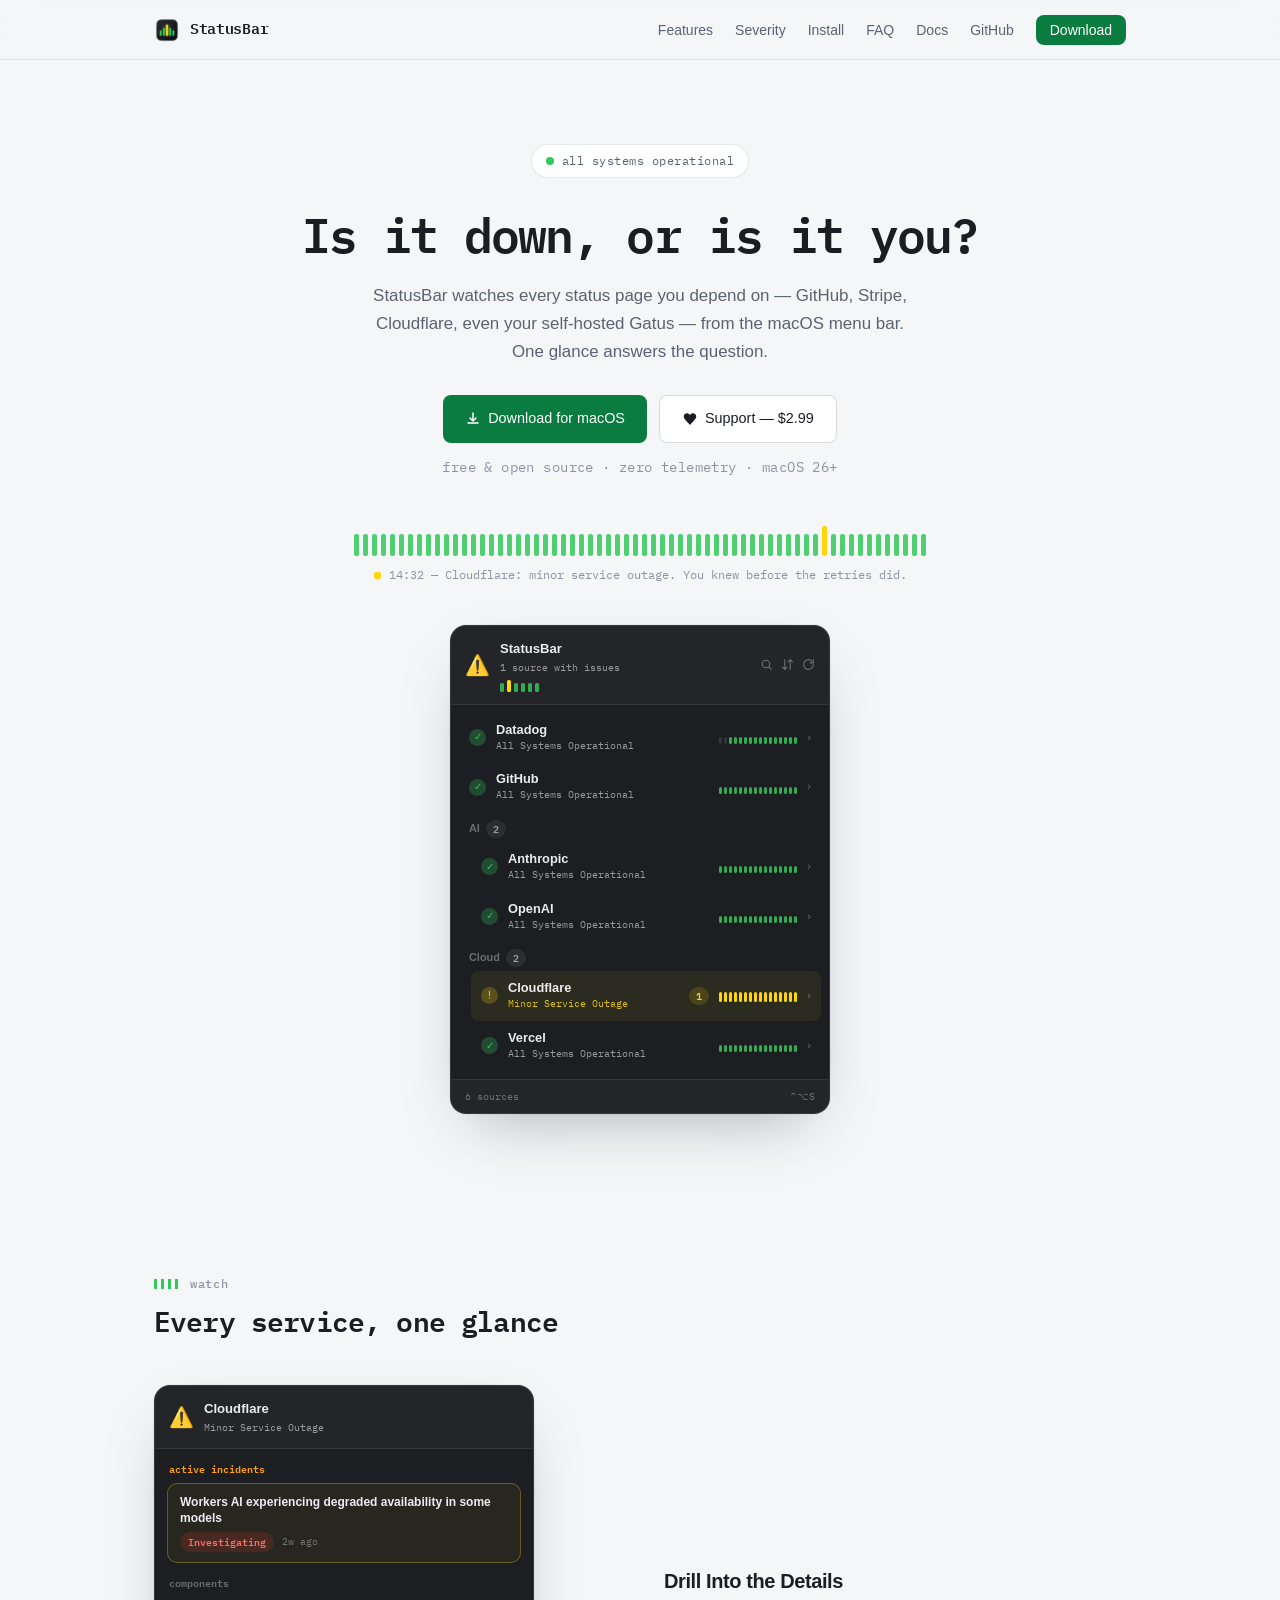
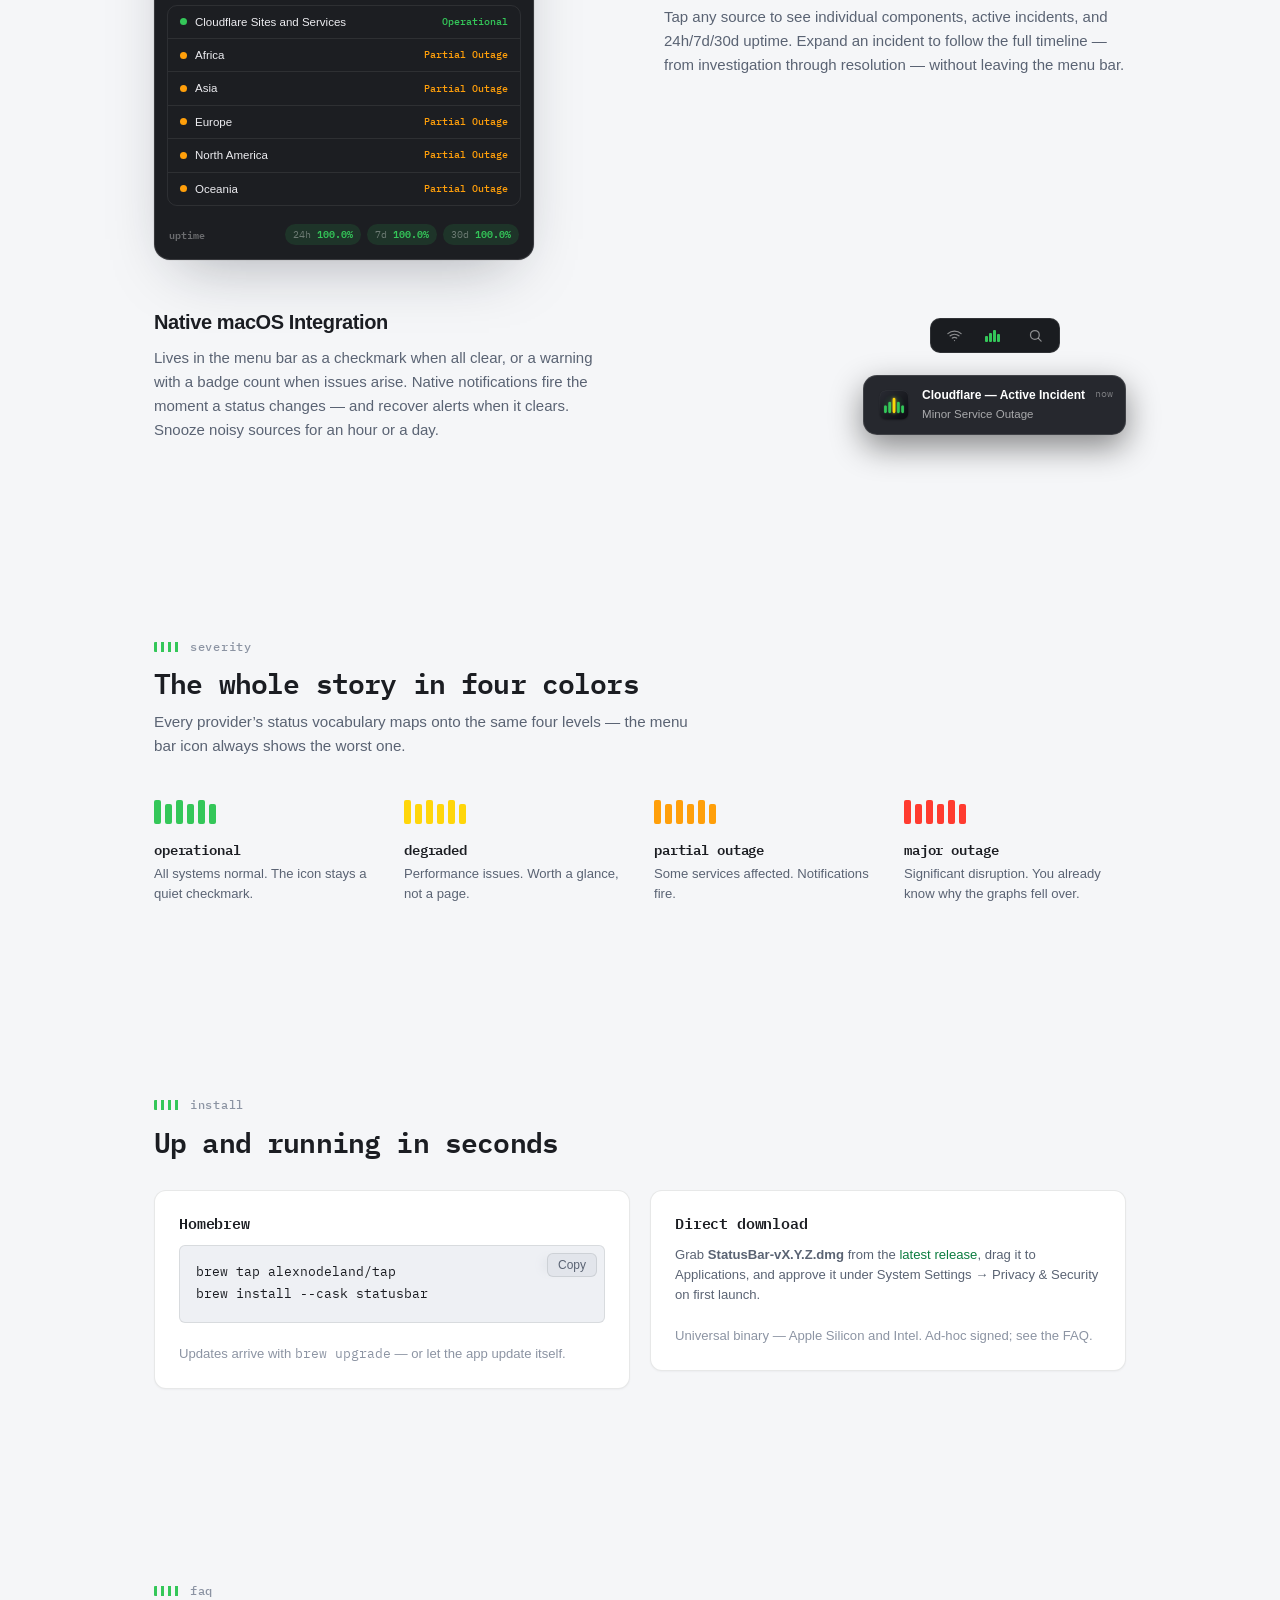
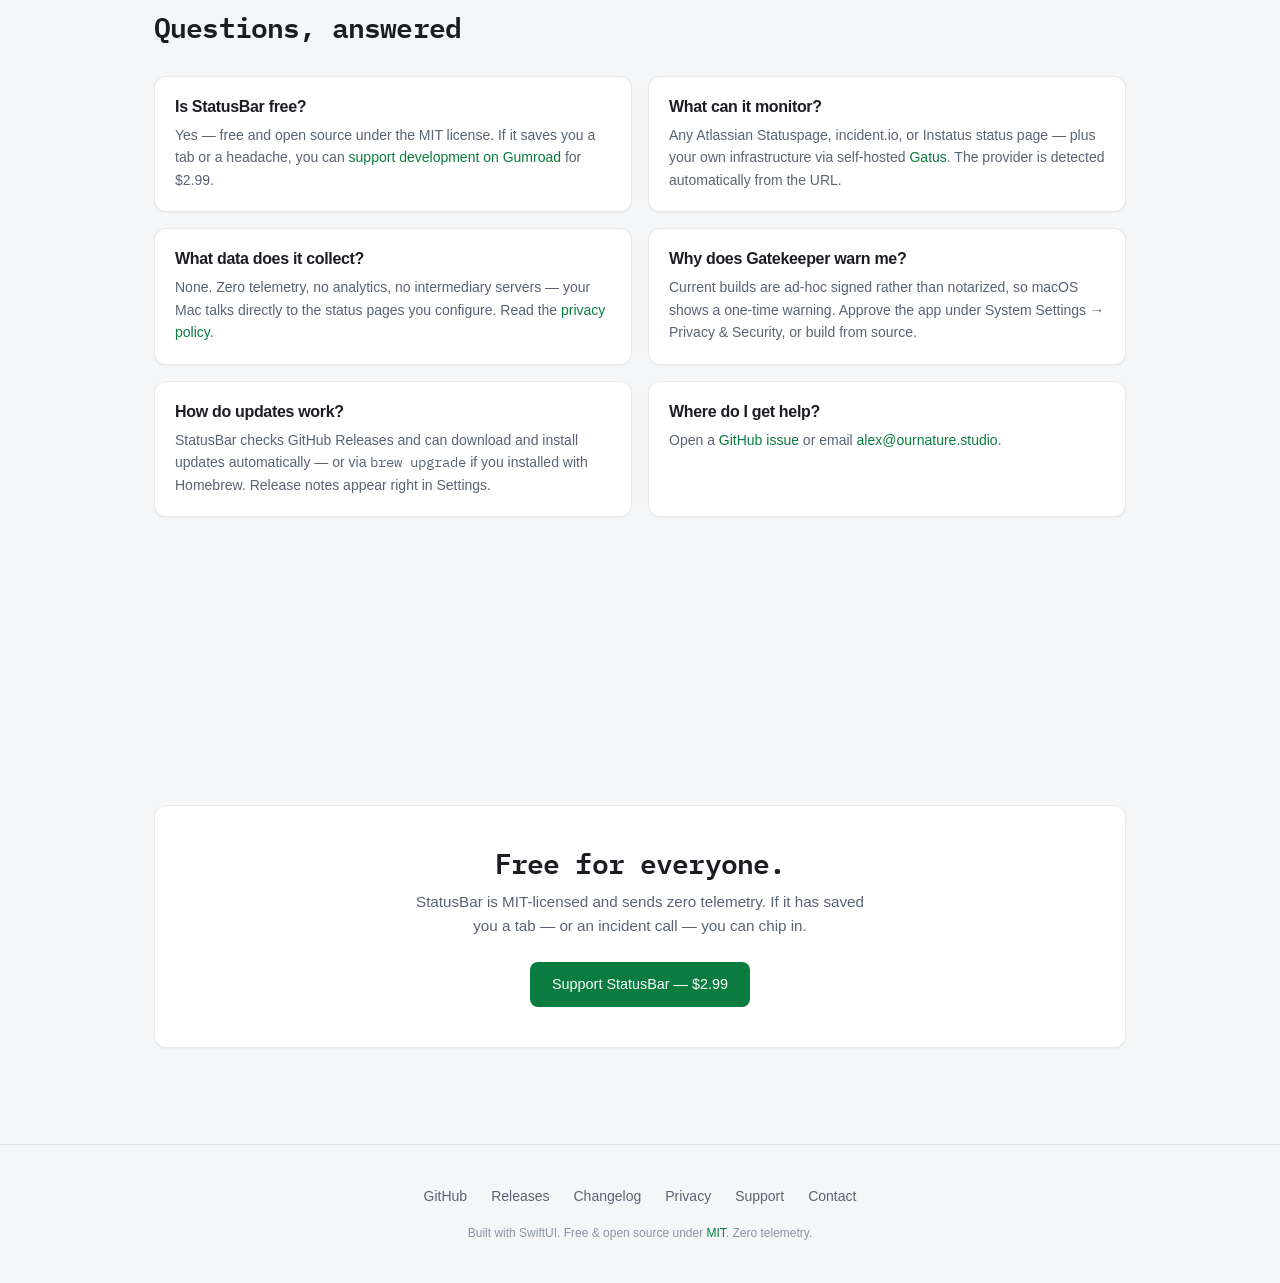
==== commit 1e108ce3: "feat: menu bar icon becomes the brand tick strip; mock hover interactivity - MenuBarLabel now draws " ====
--- a/docs/index.html
+++ b/docs/index.html
@@ -113,11 +113,8 @@
             <div class="mock-menubar">
               <svg class="mb-neighbor" width="15" height="15" viewBox="0 0 24 24" fill="none" stroke="currentColor" stroke-width="2" stroke-linecap="round"><path d="M5 12.55a11 11 0 0 1 14.08 0"/><path d="M1.42 9a16 16 0 0 1 21.16 0"/><path d="M8.53 16.11a6 6 0 0 1 6.95 0"/><line x1="12" y1="20" x2="12" y2="20"/></svg>
               <span class="mb-item">
-                <svg class="mb-check" width="15" height="15" viewBox="0 0 24 24" fill="currentColor"><path d="M12 2a10 10 0 1 0 0 20 10 10 0 0 0 0-20zm-1.2 14.5L6.5 12.2l1.4-1.4 2.9 2.9 5.3-5.3 1.4 1.4-6.7 6.7z"/></svg>
-                <span class="mb-alert">
-                  <svg width="15" height="15" viewBox="0 0 24 24" fill="currentColor"><path d="M12 2 1 21h22L12 2zm0 6 1 7h-2l1-7zm0 11.2a1.2 1.2 0 1 1 0-2.4 1.2 1.2 0 0 1 0 2.4z"/></svg>
-                  <span class="mb-count">1</span>
-                </span>
+                <span class="mb-ticks" aria-hidden="true"><i></i><i></i><i class="peak"></i><i></i></span>
+                <span class="mb-count">1</span>
               </span>
               <svg class="mb-neighbor" width="15" height="15" viewBox="0 0 24 24" fill="none" stroke="currentColor" stroke-width="2" stroke-linecap="round"><circle cx="11" cy="11" r="7"/><line x1="21" y1="21" x2="16.65" y2="16.65"/></svg>
             </div>
--- a/docs/style.css
+++ b/docs/style.css
@@ -1883,31 +1883,40 @@
 }
 
 .mb-item {
-  position: relative;
   display: inline-flex;
   align-items: center;
+  gap: 4px;
   min-width: 34px;
   justify-content: center;
 }
 
-.mb-check { color: var(--status-green); }
-
-.mb-alert {
-  position: absolute;
-  inset: 0;
+.mb-ticks {
   display: inline-flex;
-  align-items: center;
-  justify-content: center;
-  gap: 3px;
-  color: var(--status-yellow);
-  opacity: 0;
-}
+  align-items: flex-end;
+  gap: 1.5px;
+  height: 12px;
+}
+
+.mb-ticks i {
+  width: 2.5px;
+  border-radius: 1px;
+  background: var(--status-green);
+}
+
+.mb-ticks i:nth-child(1) { height: 6px; }
+.mb-ticks i:nth-child(2) { height: 9px; }
+.mb-ticks i:nth-child(3) { height: 12px; }
+.mb-ticks i:nth-child(4) { height: 8px; }
 
 .mb-count {
   font-family: var(--font-mono);
   font-size: 0.68rem;
   font-weight: 600;
   color: #fff;
+  opacity: 0;
+  width: 0;
+  overflow: hidden;
+  transition: none;
 }
 
 .mock-notification {
@@ -1954,21 +1963,22 @@
   align-self: flex-start;
 }
 
-/* The story loop: all clear → incident → notification → recovered */
+/* The story loop: all clear → incident (peak flips amber, count appears)
+   → notification → recovered */
 @media (prefers-reduced-motion: no-preference) {
-  .mb-check { animation: mb-check-loop 9s ease-in-out infinite; }
-  .mb-alert { animation: mb-alert-loop 9s ease-in-out infinite; }
+  .mb-ticks i.peak { animation: mb-peak-loop 9s ease-in-out infinite; }
+  .mb-count { animation: mb-count-loop 9s ease-in-out infinite; }
   .mock-notification { animation: notif-loop 9s ease-in-out infinite; }
 }
 
-@keyframes mb-check-loop {
-  0%, 30%, 92%, 100% { opacity: 1; }
-  34%, 88% { opacity: 0; }
-}
-
-@keyframes mb-alert-loop {
-  0%, 30%, 92%, 100% { opacity: 0; }
-  34%, 88% { opacity: 1; }
+@keyframes mb-peak-loop {
+  0%, 30%, 92%, 100% { background: var(--status-green); }
+  34%, 88% { background: var(--status-yellow); }
+}
+
+@keyframes mb-count-loop {
+  0%, 30%, 92%, 100% { opacity: 0; width: 0; }
+  34%, 88% { opacity: 1; width: 8px; }
 }
 
 @keyframes notif-loop {
@@ -1978,6 +1988,50 @@
 }
 
 @media (prefers-reduced-motion: reduce) {
-  .mb-alert { opacity: 1; }
-  .mb-check { opacity: 0; }
-}
+  .mb-ticks i.peak { background: var(--status-yellow); }
+  .mb-count { opacity: 1; width: 8px; }
+}
+
+/* --- Mock interactivity: behaves like the app under the cursor --- */
+.app-mock,
+.mock-native {
+  cursor: default;
+  -webkit-user-select: none;
+  user-select: none;
+}
+
+.mock-row,
+.mock-comp,
+.mock-incident,
+.mock-toolbar svg {
+  transition: background 0.12s ease-out, border-color 0.12s ease-out,
+    color 0.12s ease-out;
+}
+
+.mock-row:hover {
+  background: rgba(255, 255, 255, 0.06);
+}
+
+.mock-row.warn-row:hover {
+  background: rgba(255, 214, 10, 0.11);
+}
+
+.mock-comp:hover {
+  background: rgba(255, 255, 255, 0.04);
+}
+
+.mock-incident:hover {
+  border-color: rgba(255, 214, 10, 0.5);
+}
+
+.mock-toolbar svg:hover {
+  color: var(--m-text);
+}
+
+.mock-foot span:last-child {
+  transition: color 0.12s ease-out;
+}
+
+.mock-foot span:last-child:hover {
+  color: var(--m-text2);
+}
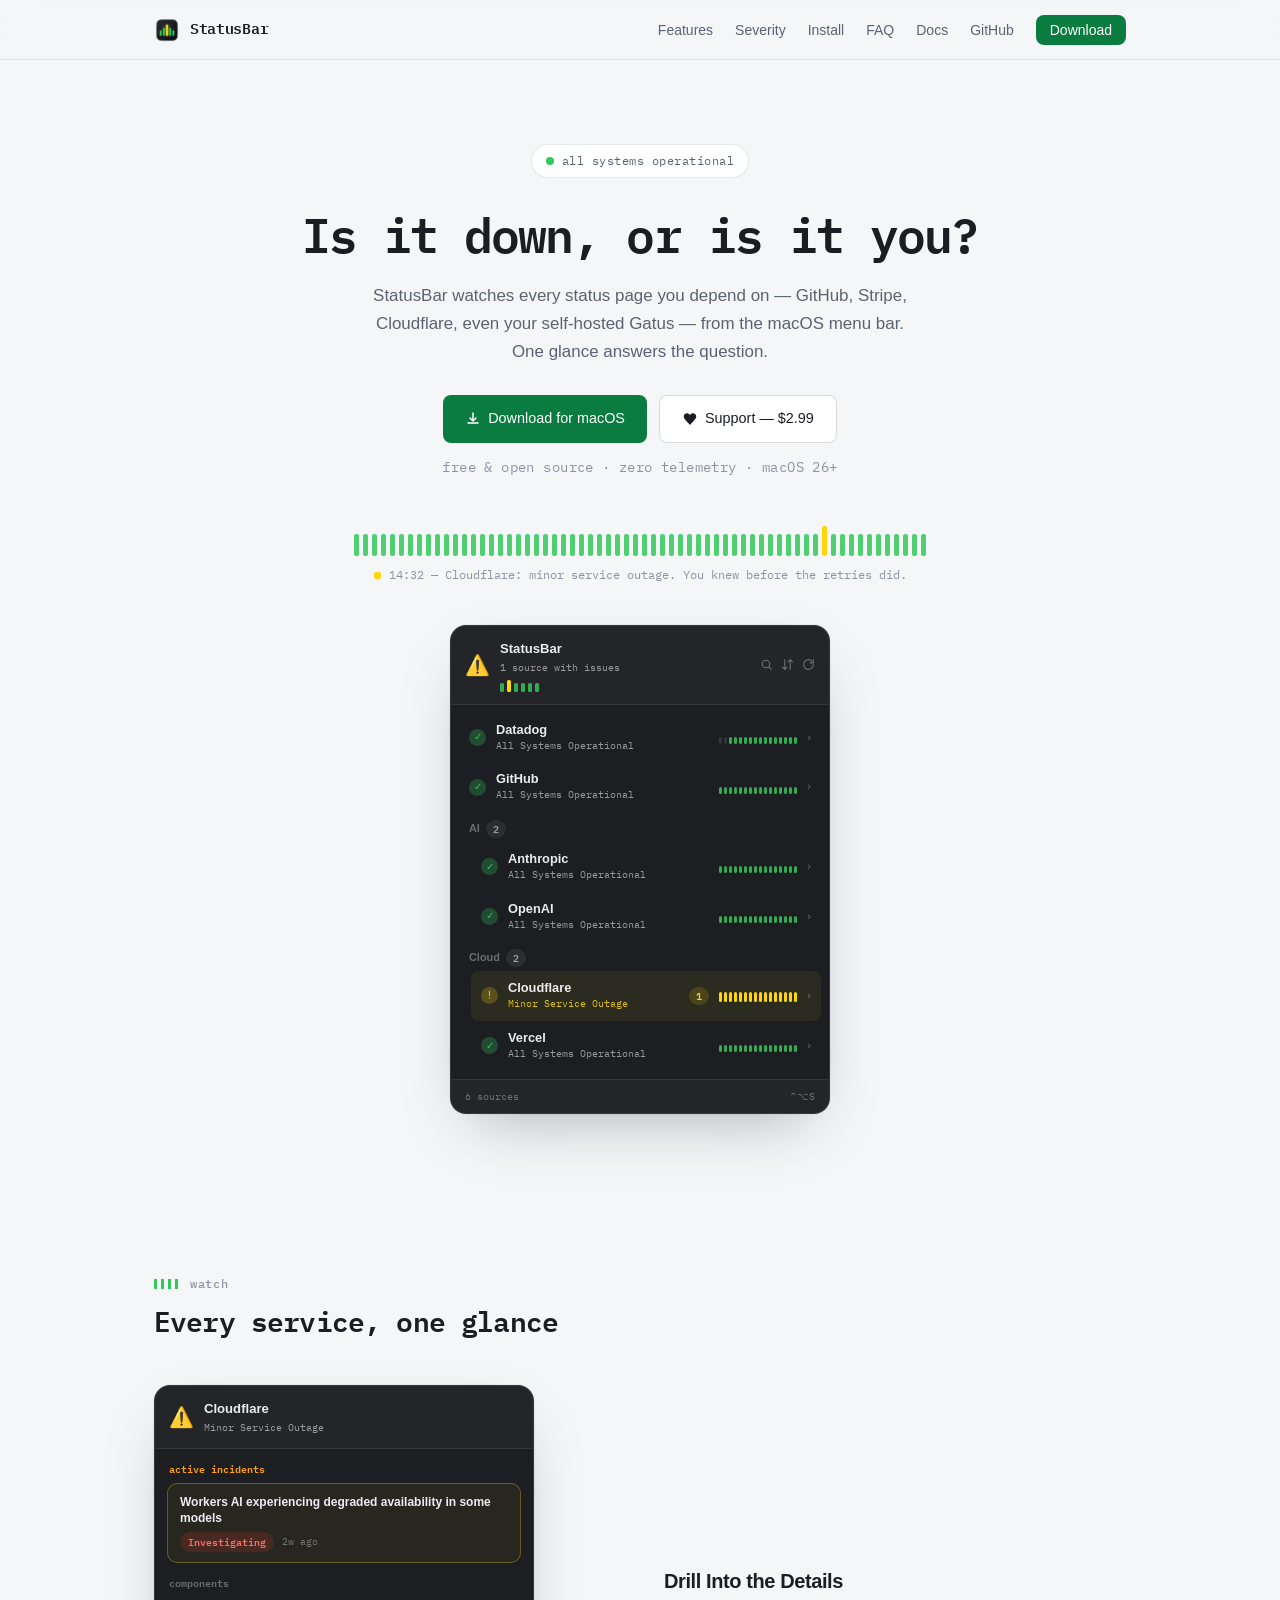
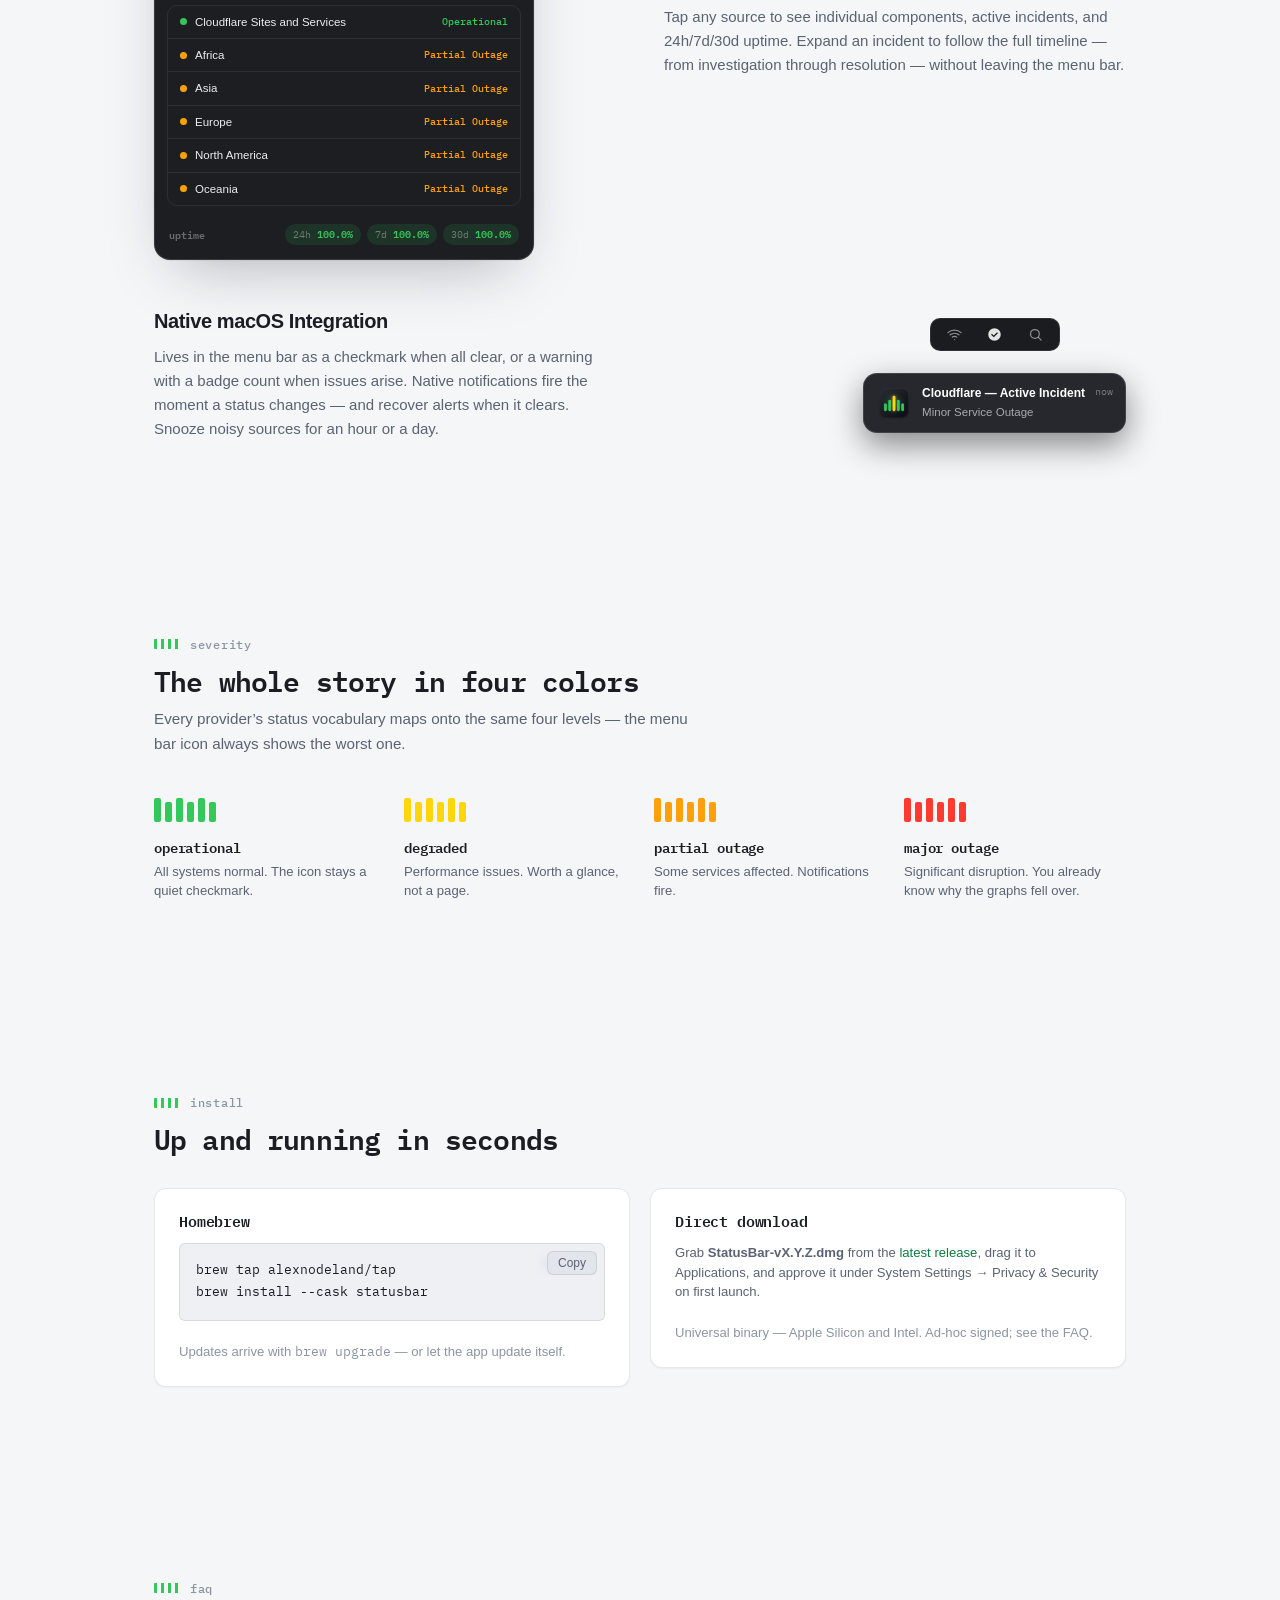
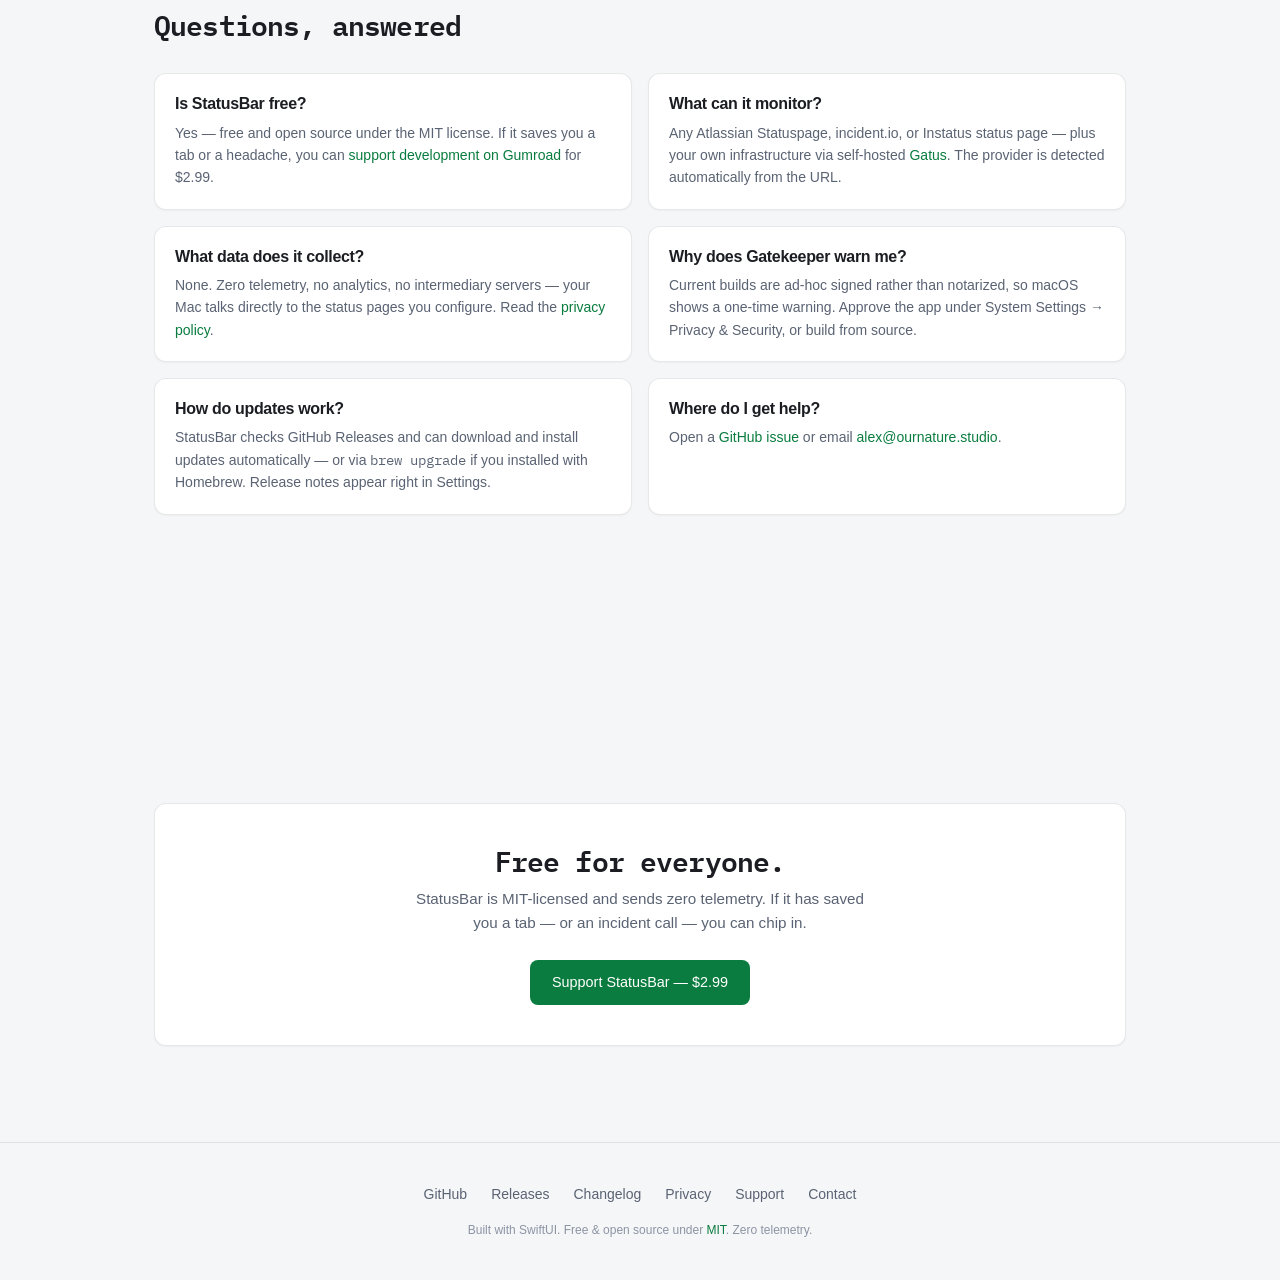
==== commit 54b14573: "feat: menu bar defaults to monochrome status symbol; tick strip and color opt-in The semantic symbol" ====
--- a/docs/index.html
+++ b/docs/index.html
@@ -113,8 +113,11 @@
             <div class="mock-menubar">
               <svg class="mb-neighbor" width="15" height="15" viewBox="0 0 24 24" fill="none" stroke="currentColor" stroke-width="2" stroke-linecap="round"><path d="M5 12.55a11 11 0 0 1 14.08 0"/><path d="M1.42 9a16 16 0 0 1 21.16 0"/><path d="M8.53 16.11a6 6 0 0 1 6.95 0"/><line x1="12" y1="20" x2="12" y2="20"/></svg>
               <span class="mb-item">
-                <span class="mb-ticks" aria-hidden="true"><i></i><i></i><i class="peak"></i><i></i></span>
-                <span class="mb-count">1</span>
+                <svg class="mb-check" width="15" height="15" viewBox="0 0 24 24" fill="currentColor"><path d="M12 2a10 10 0 1 0 0 20 10 10 0 0 0 0-20zm-1.2 14.5L6.5 12.2l1.4-1.4 2.9 2.9 5.3-5.3 1.4 1.4-6.7 6.7z"/></svg>
+                <span class="mb-alert">
+                  <svg width="15" height="15" viewBox="0 0 24 24" fill="currentColor"><path d="M12 2 1 21h22L12 2zm0 6 1 7h-2l1-7zm0 11.2a1.2 1.2 0 1 1 0-2.4 1.2 1.2 0 0 1 0 2.4z"/></svg>
+                  <span class="mb-count">1</span>
+                </span>
               </span>
               <svg class="mb-neighbor" width="15" height="15" viewBox="0 0 24 24" fill="none" stroke="currentColor" stroke-width="2" stroke-linecap="round"><circle cx="11" cy="11" r="7"/><line x1="21" y1="21" x2="16.65" y2="16.65"/></svg>
             </div>
--- a/docs/style.css
+++ b/docs/style.css
@@ -1883,40 +1883,32 @@
 }
 
 .mb-item {
+  position: relative;
   display: inline-flex;
   align-items: center;
-  gap: 4px;
   min-width: 34px;
   justify-content: center;
 }
 
-.mb-ticks {
+/* Monochrome by default — like the app */
+.mb-check { color: rgba(255, 255, 255, 0.88); }
+
+.mb-alert {
+  position: absolute;
+  inset: 0;
   display: inline-flex;
-  align-items: flex-end;
-  gap: 1.5px;
-  height: 12px;
-}
-
-.mb-ticks i {
-  width: 2.5px;
-  border-radius: 1px;
-  background: var(--status-green);
-}
-
-.mb-ticks i:nth-child(1) { height: 6px; }
-.mb-ticks i:nth-child(2) { height: 9px; }
-.mb-ticks i:nth-child(3) { height: 12px; }
-.mb-ticks i:nth-child(4) { height: 8px; }
+  align-items: center;
+  justify-content: center;
+  gap: 3px;
+  color: rgba(255, 255, 255, 0.88);
+  opacity: 0;
+}
 
 .mb-count {
   font-family: var(--font-mono);
   font-size: 0.68rem;
   font-weight: 600;
   color: #fff;
-  opacity: 0;
-  width: 0;
-  overflow: hidden;
-  transition: none;
 }
 
 .mock-notification {
@@ -1963,22 +1955,22 @@
   align-self: flex-start;
 }
 
-/* The story loop: all clear → incident (peak flips amber, count appears)
+/* The story loop: all clear → incident (symbol flips, count appears)
    → notification → recovered */
 @media (prefers-reduced-motion: no-preference) {
-  .mb-ticks i.peak { animation: mb-peak-loop 9s ease-in-out infinite; }
-  .mb-count { animation: mb-count-loop 9s ease-in-out infinite; }
+  .mb-check { animation: mb-check-loop 9s ease-in-out infinite; }
+  .mb-alert { animation: mb-alert-loop 9s ease-in-out infinite; }
   .mock-notification { animation: notif-loop 9s ease-in-out infinite; }
 }
 
-@keyframes mb-peak-loop {
-  0%, 30%, 92%, 100% { background: var(--status-green); }
-  34%, 88% { background: var(--status-yellow); }
-}
-
-@keyframes mb-count-loop {
-  0%, 30%, 92%, 100% { opacity: 0; width: 0; }
-  34%, 88% { opacity: 1; width: 8px; }
+@keyframes mb-check-loop {
+  0%, 30%, 92%, 100% { opacity: 1; }
+  34%, 88% { opacity: 0; }
+}
+
+@keyframes mb-alert-loop {
+  0%, 30%, 92%, 100% { opacity: 0; }
+  34%, 88% { opacity: 1; }
 }
 
 @keyframes notif-loop {
@@ -1988,8 +1980,8 @@
 }
 
 @media (prefers-reduced-motion: reduce) {
-  .mb-ticks i.peak { background: var(--status-yellow); }
-  .mb-count { opacity: 1; width: 8px; }
+  .mb-alert { opacity: 1; }
+  .mb-check { opacity: 0; }
 }
 
 /* --- Mock interactivity: behaves like the app under the cursor --- */
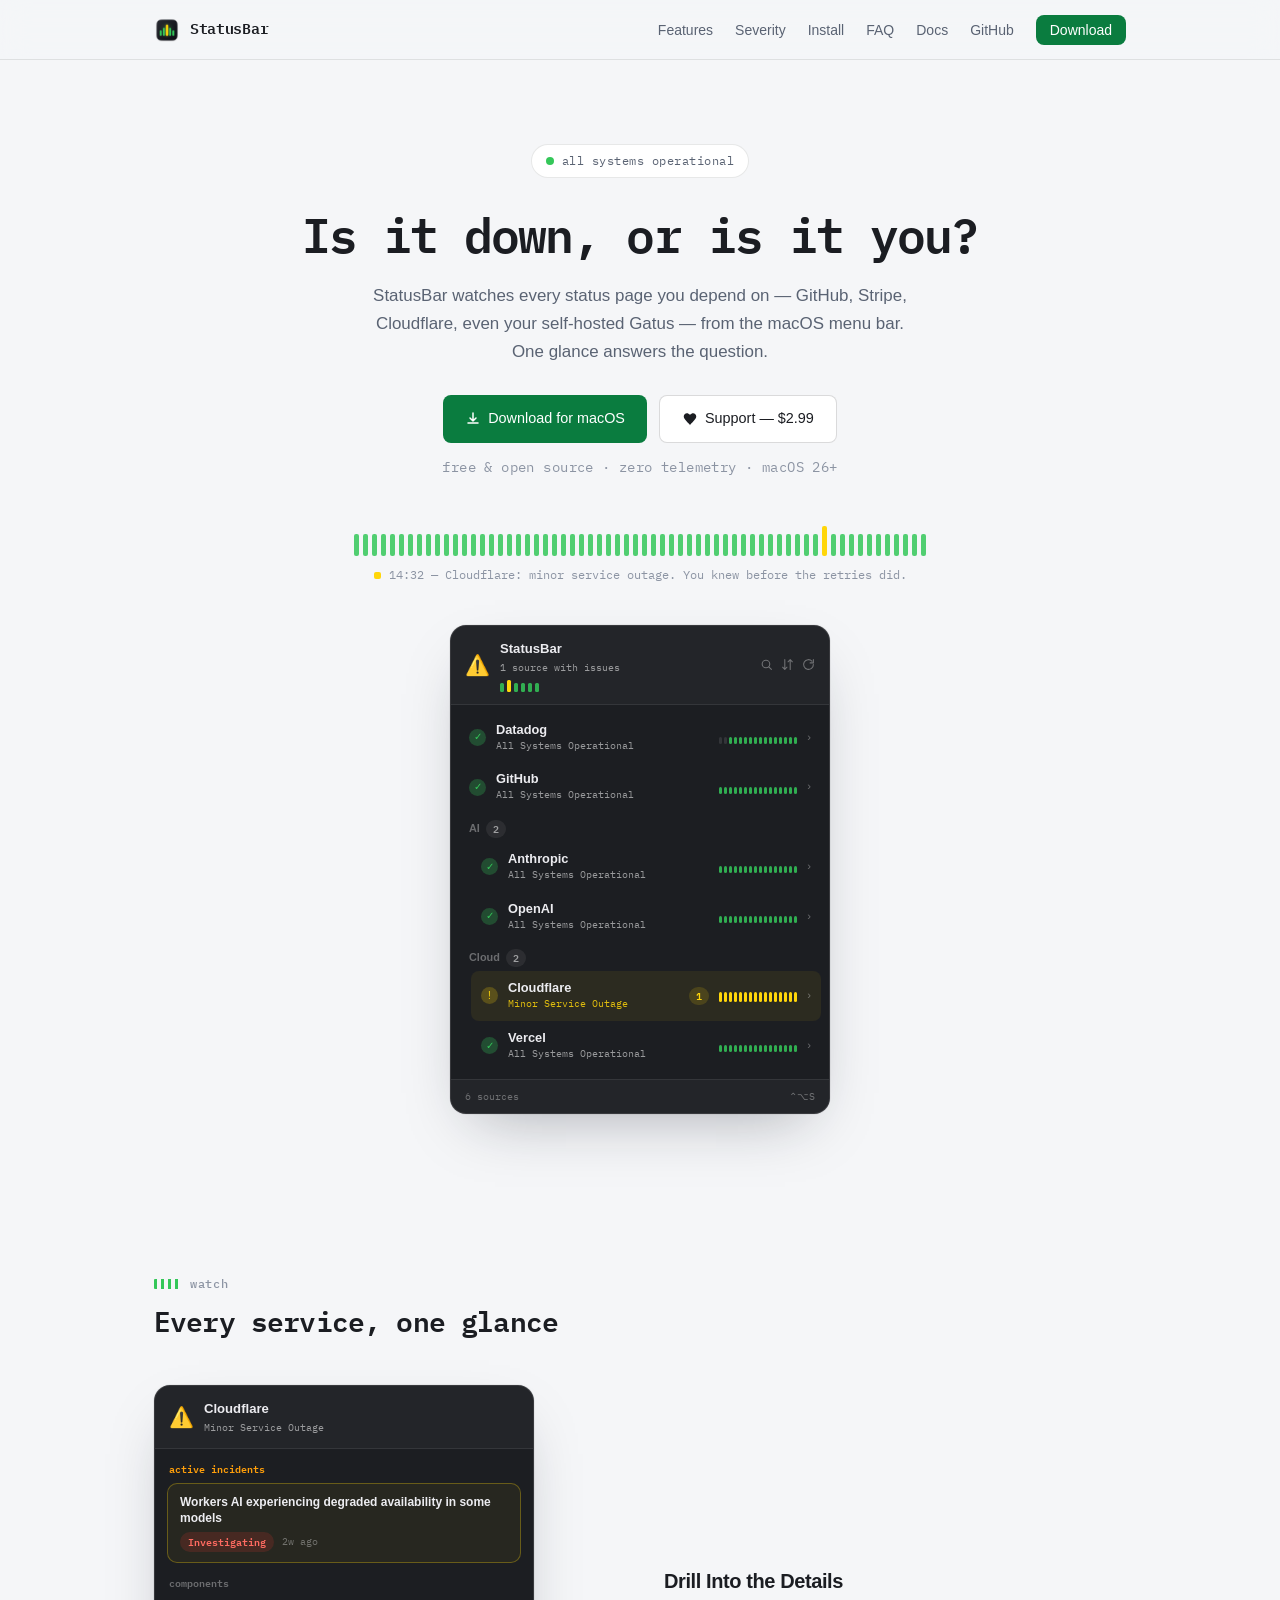
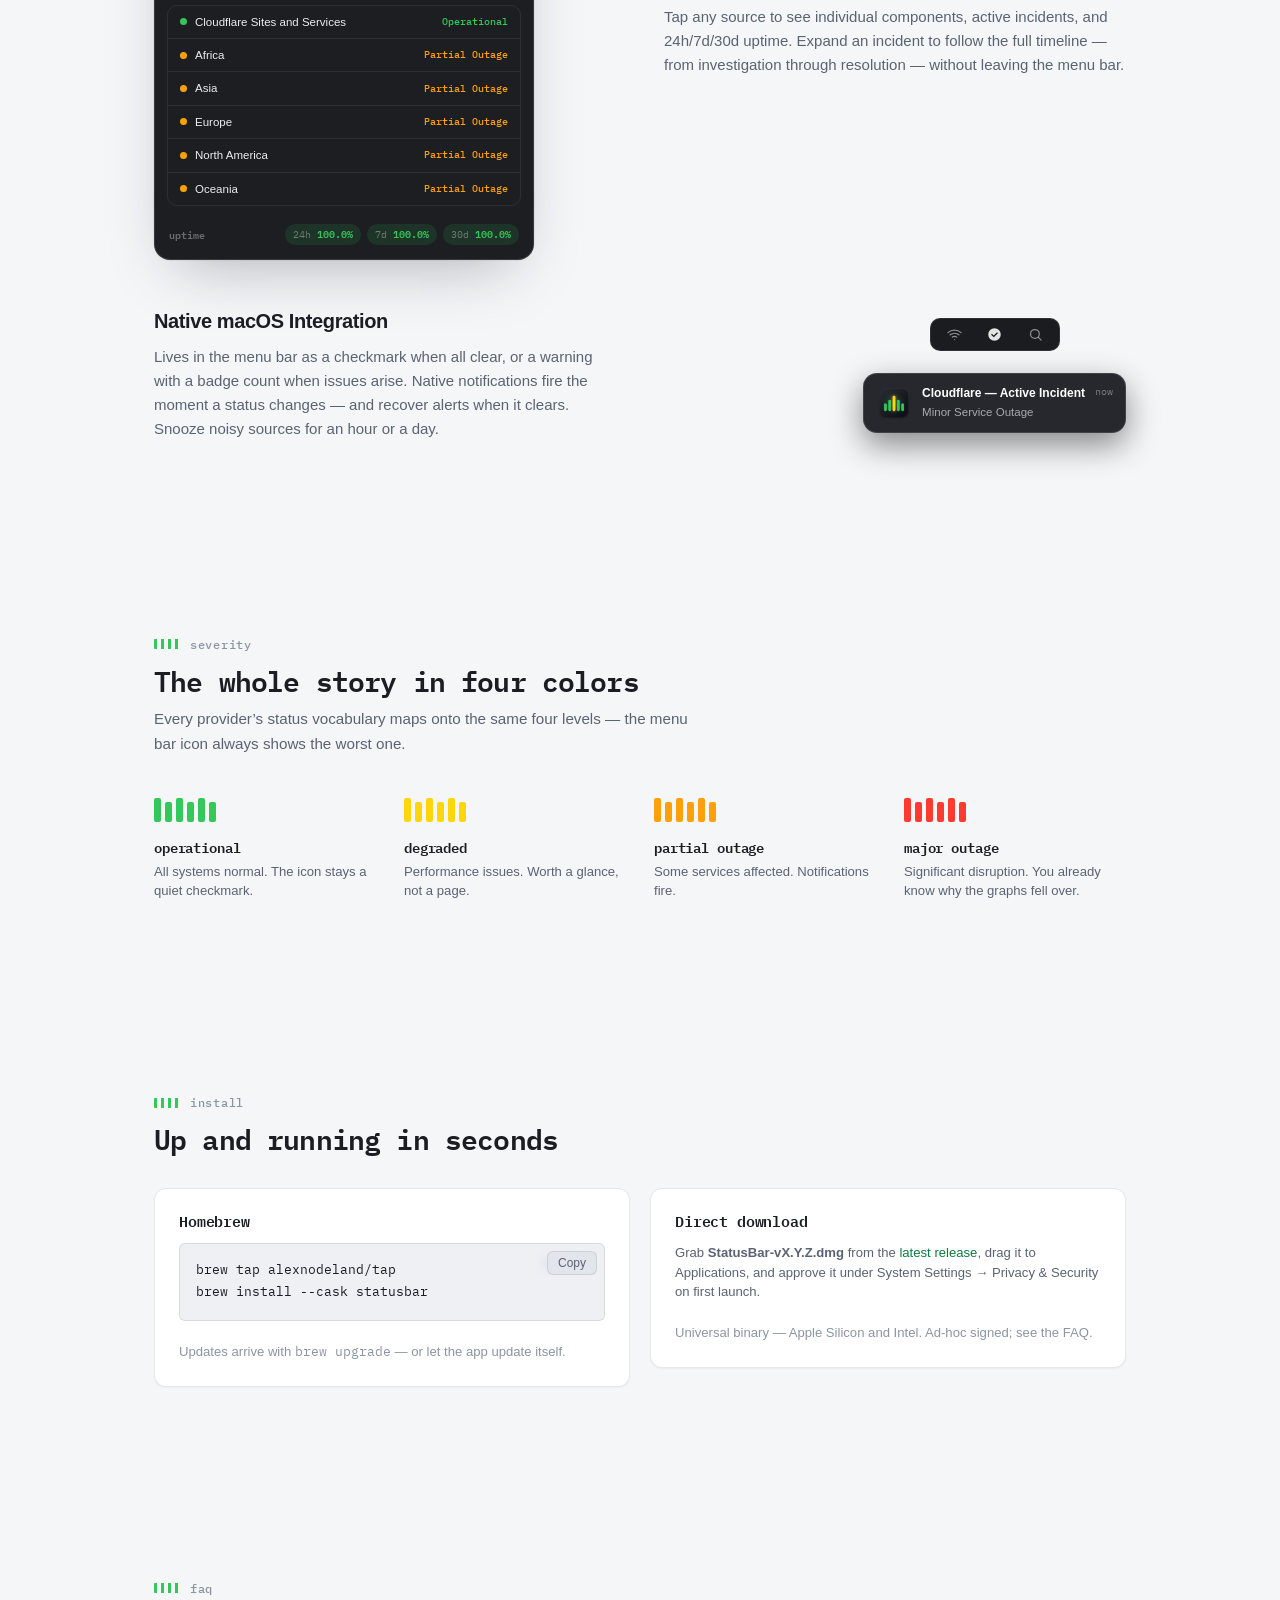
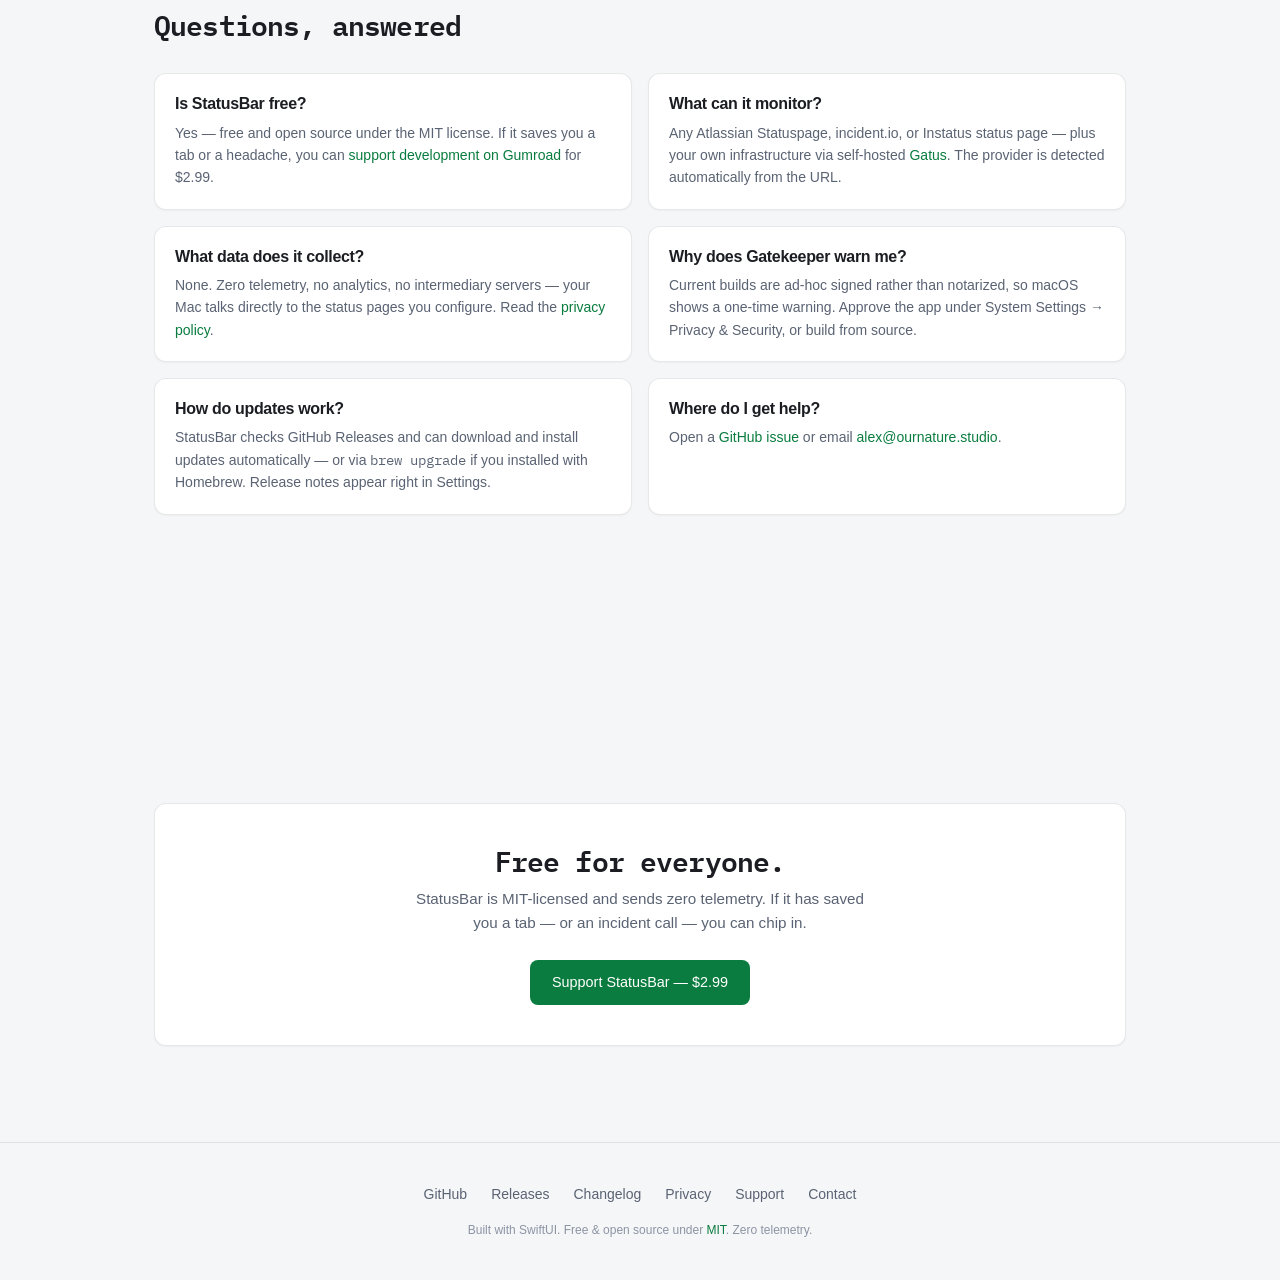
==== commit 71109f44: "fix: site icon audit — versioned small icon everywhere Favicon, nav brand (both pages), and the noti" ====
--- a/docs/index.html
+++ b/docs/index.html
@@ -14,8 +14,8 @@
   <meta name="twitter:image" content="https://alexnodeland.github.io/StatusBar/og.png">
   <link rel="canonical" href="https://alexnodeland.github.io/StatusBar/">
   <meta name="theme-color" content="#F5F6F8">
-  <link rel="icon" href="icon.png" type="image/png">
-  <link rel="apple-touch-icon" href="icon.png">
+  <link rel="icon" href="icon-128.png?v=2" type="image/png">
+  <link rel="apple-touch-icon" href="icon.png?v=2">
   <link rel="preconnect" href="https://fonts.googleapis.com">
   <link rel="preconnect" href="https://fonts.gstatic.com" crossorigin>
   <link href="https://fonts.googleapis.com/css2?family=IBM+Plex+Mono:wght@400;500;600&display=swap" rel="stylesheet">
@@ -41,7 +41,7 @@
   <nav class="nav" id="nav">
     <div class="nav-inner">
       <a href="index.html" class="nav-brand">
-        <img src="icon.png" alt="" width="26" height="26">
+        <img src="icon-128.png?v=2" alt="" width="26" height="26">
         StatusBar
       </a>
       <button class="nav-toggle" id="nav-toggle" aria-label="Toggle navigation">
@@ -122,7 +122,7 @@
               <svg class="mb-neighbor" width="15" height="15" viewBox="0 0 24 24" fill="none" stroke="currentColor" stroke-width="2" stroke-linecap="round"><circle cx="11" cy="11" r="7"/><line x1="21" y1="21" x2="16.65" y2="16.65"/></svg>
             </div>
             <div class="mock-notification">
-              <img src="icon-128.png?v=1" alt="" width="36" height="36">
+              <img src="icon-128.png?v=2" alt="" width="36" height="36">
               <div class="mock-notif-text">
                 <strong>Cloudflare &mdash; Active Incident</strong>
                 <span>Minor Service Outage</span>
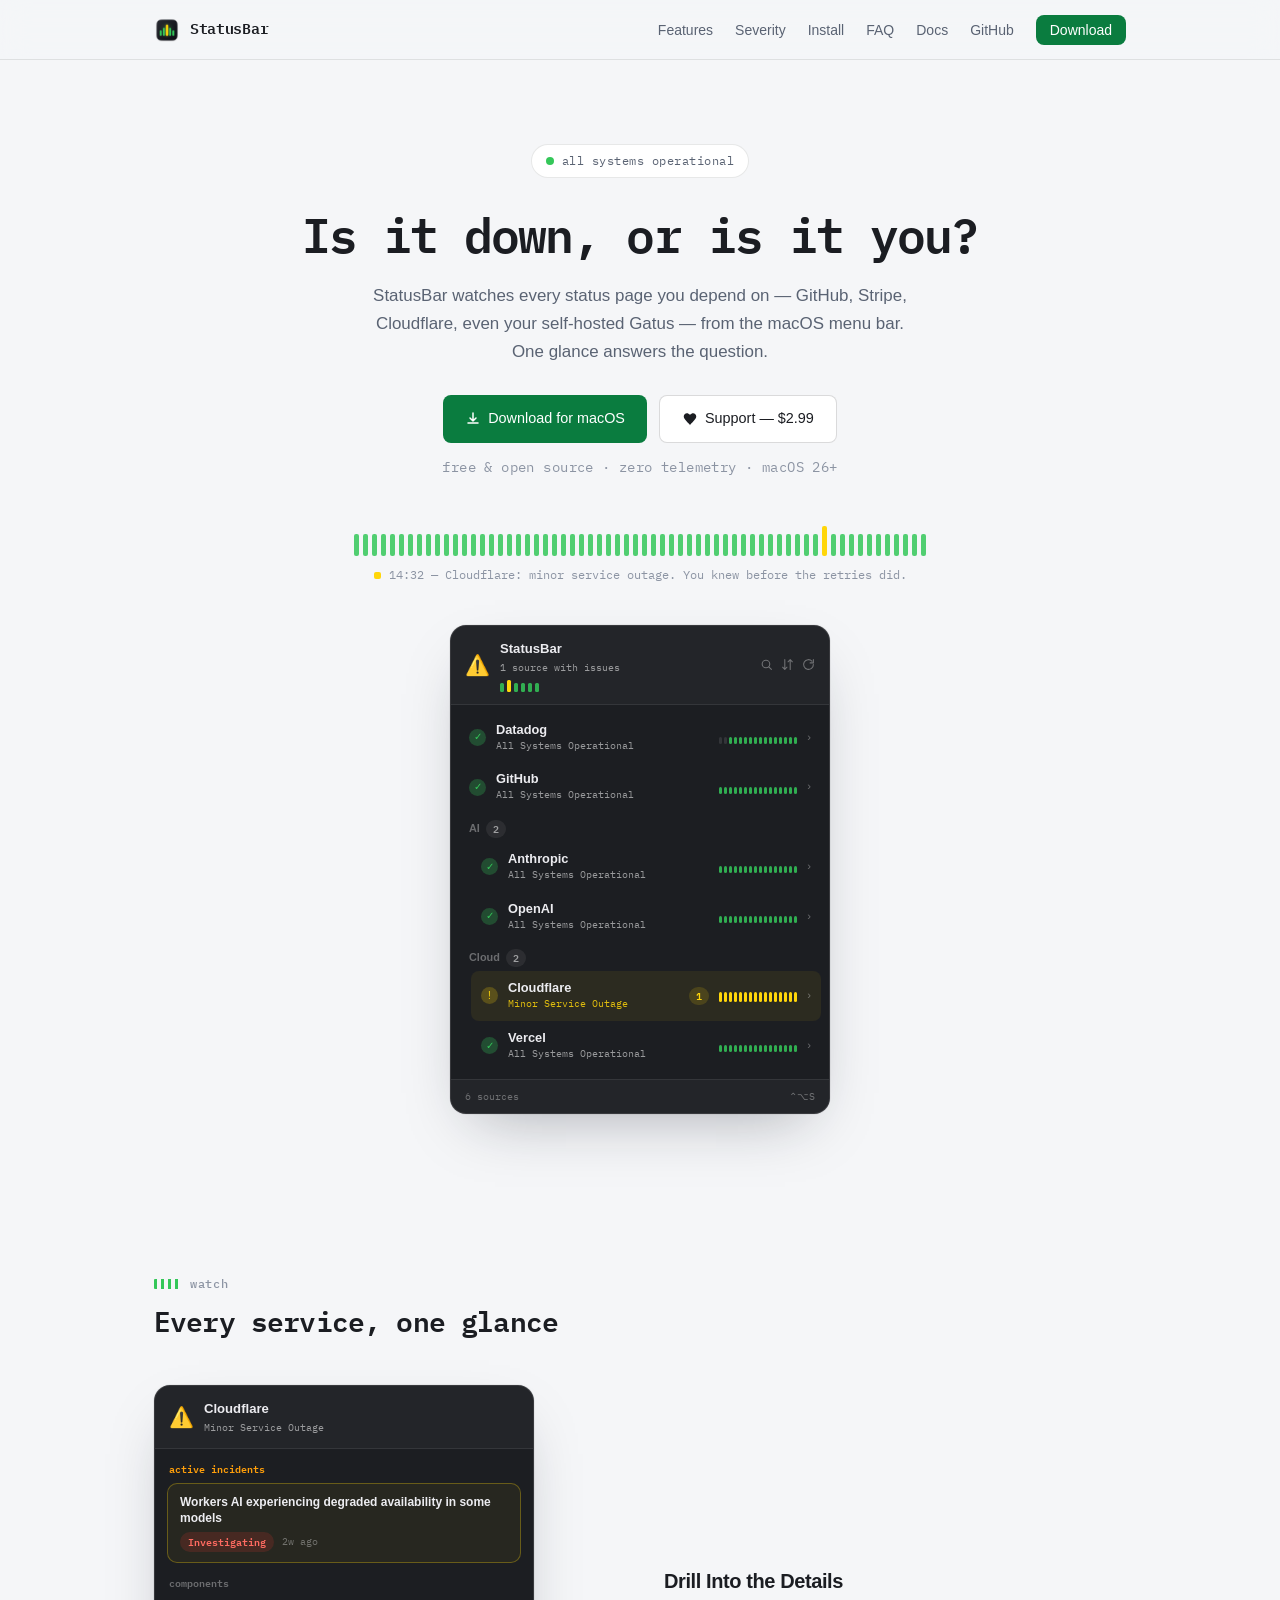
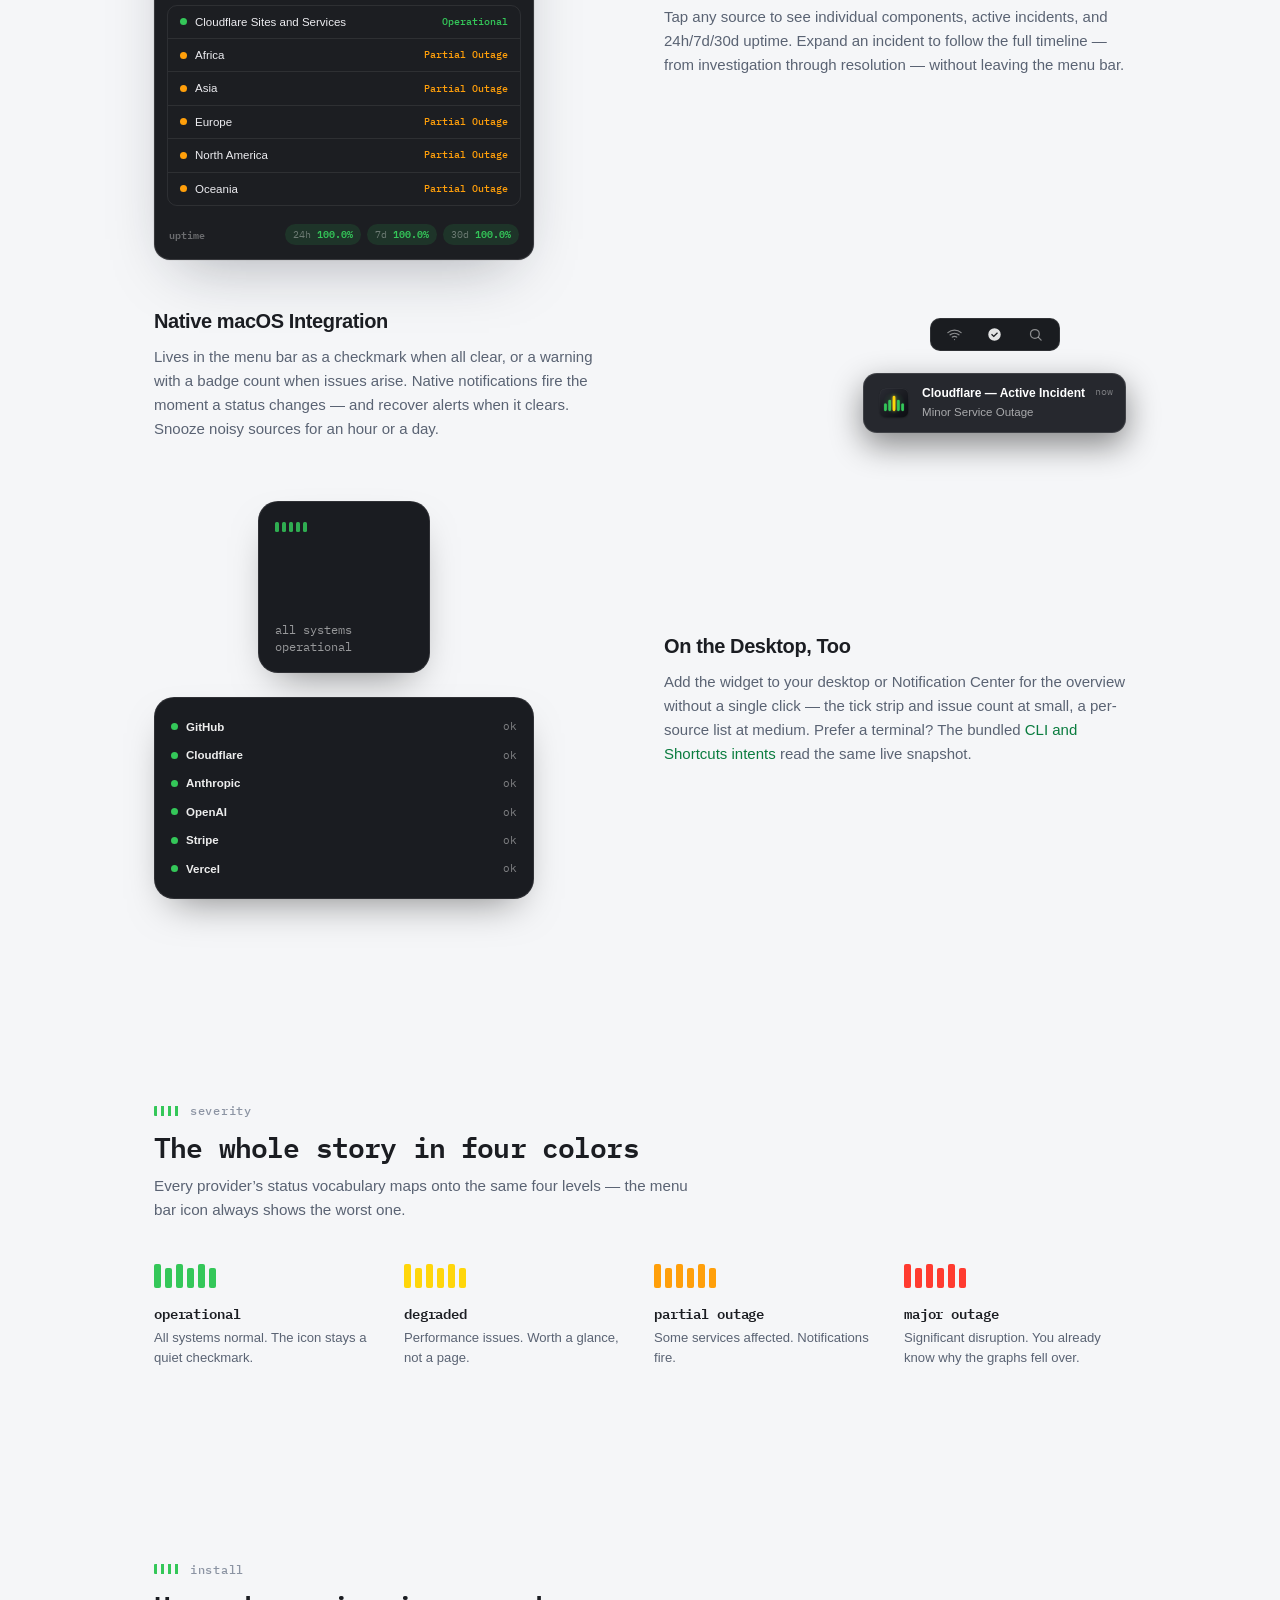
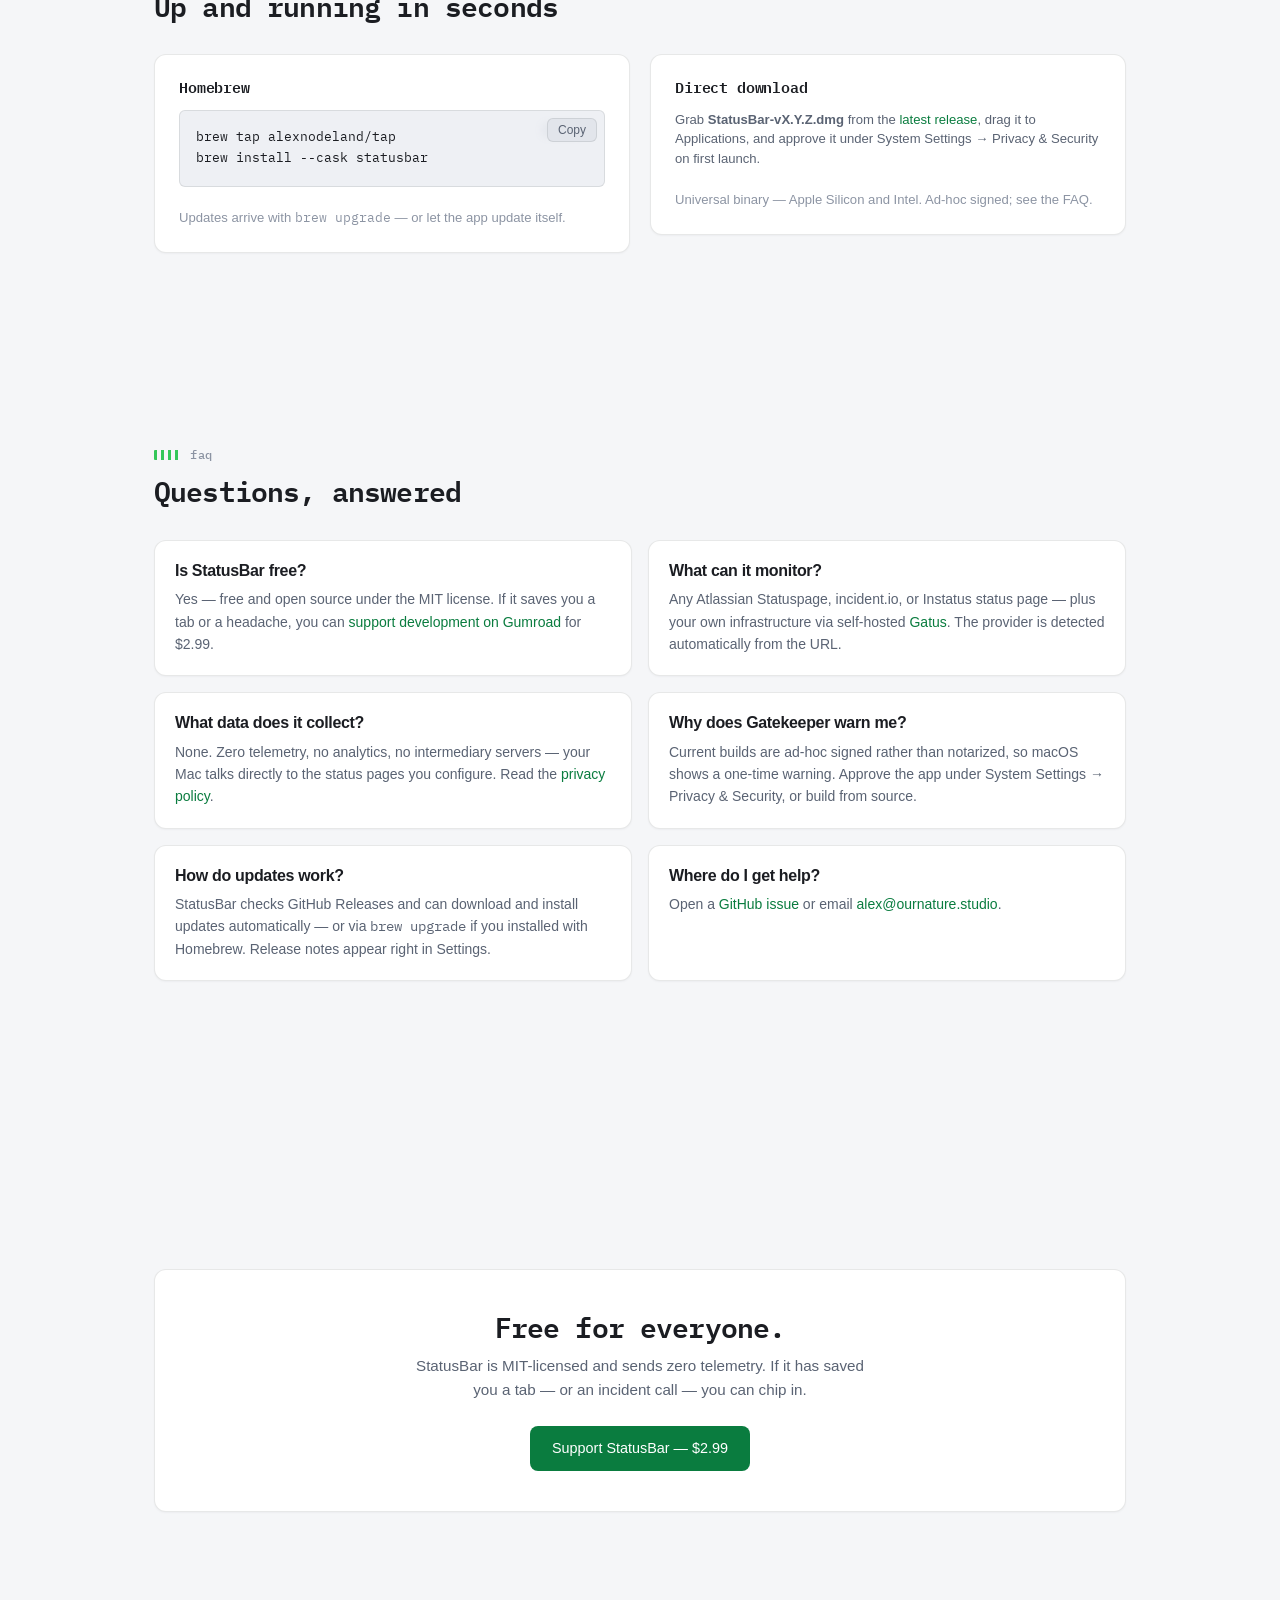
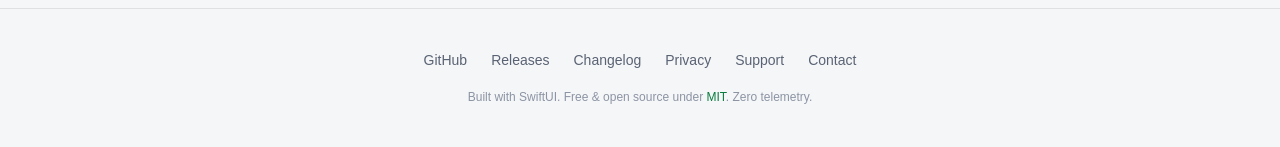
==== commit af75f07c: "docs: desktop widget on the site — live coded mocks on landing and docs pages Co-Authored-By: Claude" ====
--- a/docs/index.html
+++ b/docs/index.html
@@ -19,7 +19,7 @@
   <link rel="preconnect" href="https://fonts.googleapis.com">
   <link rel="preconnect" href="https://fonts.gstatic.com" crossorigin>
   <link href="https://fonts.googleapis.com/css2?family=IBM+Plex+Mono:wght@400;500;600&display=swap" rel="stylesheet">
-  <link rel="stylesheet" href="style.css?v=2">
+  <link rel="stylesheet" href="style.css?v=3">
   <script type="application/ld+json">
   {
     "@context": "https://schema.org",
@@ -136,6 +136,35 @@
           <p>Lives in the menu bar as a checkmark when all clear, or a warning with a badge count when issues arise. Native notifications fire the moment a status changes &mdash; and recover alerts when it clears. Snooze noisy sources for an hour or a day.</p>
         </div>
       </div>
+
+      <!-- Showcase 3: Desktop widget, animated -->
+      <div class="showcase">
+        <div class="showcase-image">
+          <div class="mock-widgets" role="img" aria-label="Desktop widgets: a small widget flipping from all clear to one issue, and a medium widget listing six sources">
+            <div class="widget widget-small">
+              <div class="w-ticks" aria-hidden="true">
+                <span></span><span class="w-tick-flip"></span><span></span><span></span><span></span>
+              </div>
+              <div class="w-small-state">
+                <span class="w-clear">all systems<br>operational</span>
+                <span class="w-issue"><b>1 issue</b><i>Cloudflare</i></span>
+              </div>
+            </div>
+            <div class="widget widget-medium">
+              <div class="w-row"><i class="w-dot"></i><span class="w-name">GitHub</span><span class="w-state">ok</span></div>
+              <div class="w-row w-row-flip"><i class="w-dot w-dot-flip"></i><span class="w-name">Cloudflare</span><span class="w-state-pair"><span class="w-state">ok</span><span class="w-state warn">minor</span></span></div>
+              <div class="w-row"><i class="w-dot"></i><span class="w-name">Anthropic</span><span class="w-state">ok</span></div>
+              <div class="w-row"><i class="w-dot"></i><span class="w-name">OpenAI</span><span class="w-state">ok</span></div>
+              <div class="w-row"><i class="w-dot"></i><span class="w-name">Stripe</span><span class="w-state">ok</span></div>
+              <div class="w-row"><i class="w-dot"></i><span class="w-name">Vercel</span><span class="w-state">ok</span></div>
+            </div>
+          </div>
+        </div>
+        <div class="showcase-text">
+          <h3>On the Desktop, Too</h3>
+          <p>Add the widget to your desktop or Notification Center for the overview without a single click &mdash; the tick strip and issue count at small, a per-source list at medium. Prefer a terminal? The bundled <a href="docs.html#terminal">CLI and Shortcuts intents</a> read the same live snapshot.</p>
+        </div>
+      </div>
     </div>
   </section>
 
--- a/docs/style.css
+++ b/docs/style.css
@@ -1984,6 +1984,188 @@
   .mb-check { opacity: 0; }
 }
 
+/* --- Desktop widget mock --- */
+.mock-widgets {
+  display: flex;
+  flex-wrap: wrap;
+  align-items: flex-start;
+  justify-content: center;
+  gap: 24px;
+  padding: 10px 0;
+}
+
+.widget {
+  text-align: left;
+  background: #1a1c21;
+  border: 0.5px solid rgba(255, 255, 255, 0.09);
+  border-radius: 20px;
+  padding: 16px;
+  box-shadow: 0 18px 40px -18px rgba(0, 0, 0, 0.5);
+  transition: transform var(--timing-hover) ease, box-shadow var(--timing-hover) ease;
+}
+
+.widget:hover {
+  transform: translateY(-2px);
+  box-shadow: 0 24px 48px -18px rgba(0, 0, 0, 0.55);
+}
+
+.widget-small {
+  width: 172px;
+  height: 172px;
+  display: flex;
+  flex-direction: column;
+  justify-content: space-between;
+}
+
+.w-ticks {
+  display: flex;
+  align-items: flex-end;
+  gap: 3px;
+  height: 14px;
+}
+
+.w-ticks span {
+  width: 4px;
+  height: 10px;
+  border-radius: 1.5px;
+  background: var(--status-green);
+  opacity: 0.85;
+}
+
+.w-small-state { position: relative; min-height: 44px; }
+
+.w-clear,
+.w-issue {
+  position: absolute;
+  inset: auto 0 0 0;
+  font-family: var(--font-mono);
+}
+
+.w-clear {
+  font-size: 0.72rem;
+  line-height: 1.45;
+  color: rgba(255, 255, 255, 0.55);
+}
+
+.w-issue { opacity: 0; }
+
+.w-issue b {
+  display: block;
+  font-size: 1.15rem;
+  font-weight: 600;
+  color: var(--status-yellow);
+}
+
+.w-issue i {
+  font-style: normal;
+  font-size: 0.66rem;
+  color: rgba(255, 255, 255, 0.55);
+}
+
+.w-tick-flip { animation: none; }
+
+.widget-medium {
+  width: min(384px, 100%);
+  display: flex;
+  flex-direction: column;
+  justify-content: center;
+  gap: 2px;
+  min-height: 172px;
+}
+
+.w-row {
+  display: flex;
+  align-items: center;
+  gap: 8px;
+  padding: 4px 8px;
+  margin: 0 -8px;
+  border-radius: 6px;
+  transition: background var(--timing-hover) ease;
+}
+
+.w-row:hover { background: rgba(255, 255, 255, 0.05); }
+
+.w-dot {
+  width: 7px;
+  height: 7px;
+  border-radius: 50%;
+  background: var(--status-green);
+  flex: none;
+}
+
+.w-name {
+  color: rgba(255, 255, 255, 0.92);
+  font-size: 0.72rem;
+  font-weight: 600;
+}
+
+.w-state {
+  margin-left: auto;
+  font-family: var(--font-mono);
+  font-size: 0.66rem;
+  color: rgba(255, 255, 255, 0.45);
+}
+
+.w-state.warn { color: var(--status-yellow); }
+
+.w-state-pair {
+  margin-left: auto;
+  position: relative;
+  display: inline-flex;
+  justify-content: flex-end;
+  min-width: 42px;
+}
+
+.w-state-pair .w-state { margin-left: 0; }
+
+.w-state-pair .w-state.warn {
+  position: absolute;
+  right: 0;
+  opacity: 0;
+}
+
+/* Same 9s story loop as the menu bar mock: all clear → one issue → recovered.
+   Text swaps use non-overlapping windows so the two labels never blend. */
+@media (prefers-reduced-motion: no-preference) {
+  .w-clear,
+  .w-state-pair .w-state:not(.warn) { animation: w-out-loop 9s ease-in-out infinite; }
+  .w-issue,
+  .w-state-pair .w-state.warn { animation: w-in-loop 9s ease-in-out infinite; }
+  .w-tick-flip { animation: w-tick-loop 9s ease-in-out infinite; }
+  .w-dot-flip { animation: w-dot-loop 9s ease-in-out infinite; }
+}
+
+@keyframes w-out-loop {
+  0%, 28% { opacity: 1; }
+  32%, 90% { opacity: 0; }
+  94%, 100% { opacity: 1; }
+}
+
+@keyframes w-in-loop {
+  0%, 32% { opacity: 0; }
+  36%, 86% { opacity: 1; }
+  90%, 100% { opacity: 0; }
+}
+
+@keyframes w-tick-loop {
+  0%, 30%, 92%, 100% { background: var(--status-green); height: 10px; opacity: 0.85; }
+  34%, 88% { background: var(--status-yellow); height: 14px; opacity: 1; }
+}
+
+@keyframes w-dot-loop {
+  0%, 30%, 92%, 100% { background: var(--status-green); }
+  34%, 88% { background: var(--status-yellow); }
+}
+
+@media (prefers-reduced-motion: reduce) {
+  .w-clear { opacity: 0; }
+  .w-issue { opacity: 1; }
+  .w-tick-flip { background: var(--status-yellow); height: 14px; opacity: 1; }
+  .w-dot-flip { background: var(--status-yellow); }
+  .w-state-pair .w-state:not(.warn) { opacity: 0; }
+  .w-state-pair .w-state.warn { opacity: 1; }
+}
+
 /* --- Mock interactivity: behaves like the app under the cursor --- */
 .app-mock,
 .mock-native {
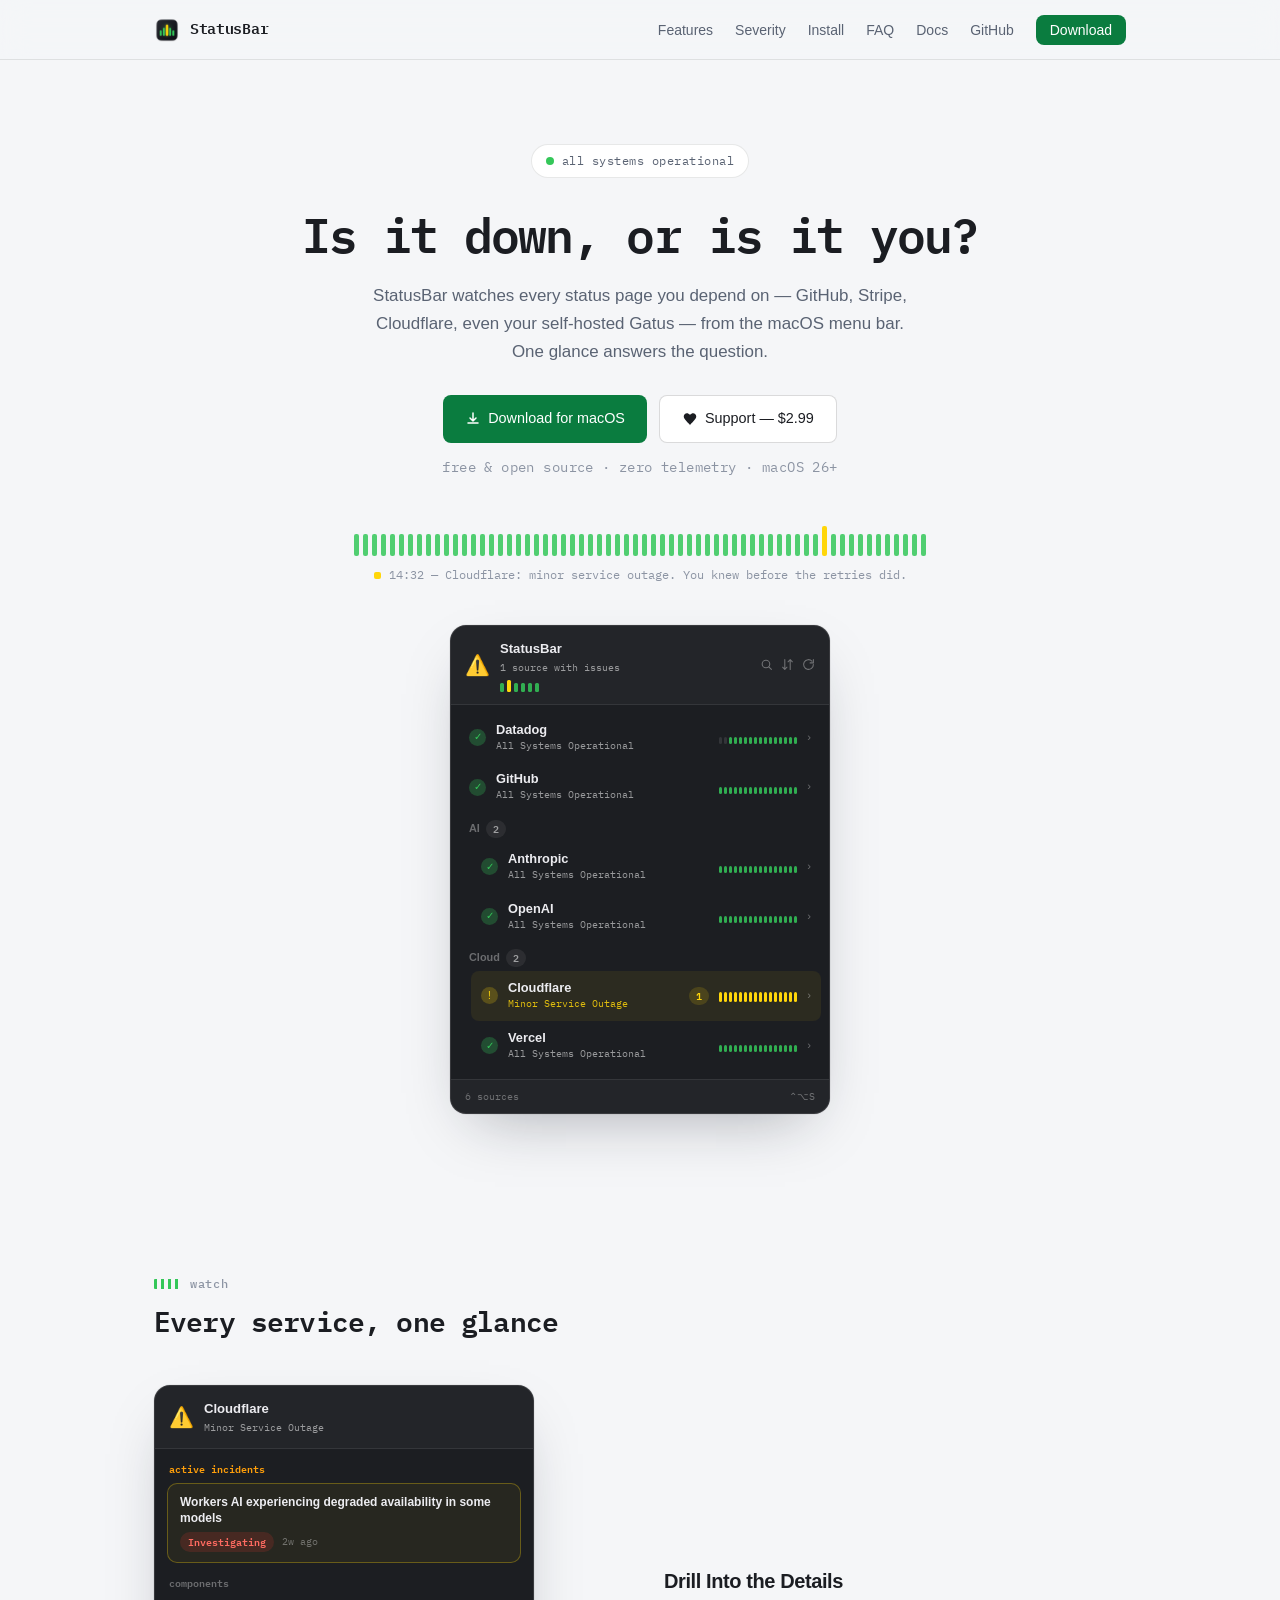
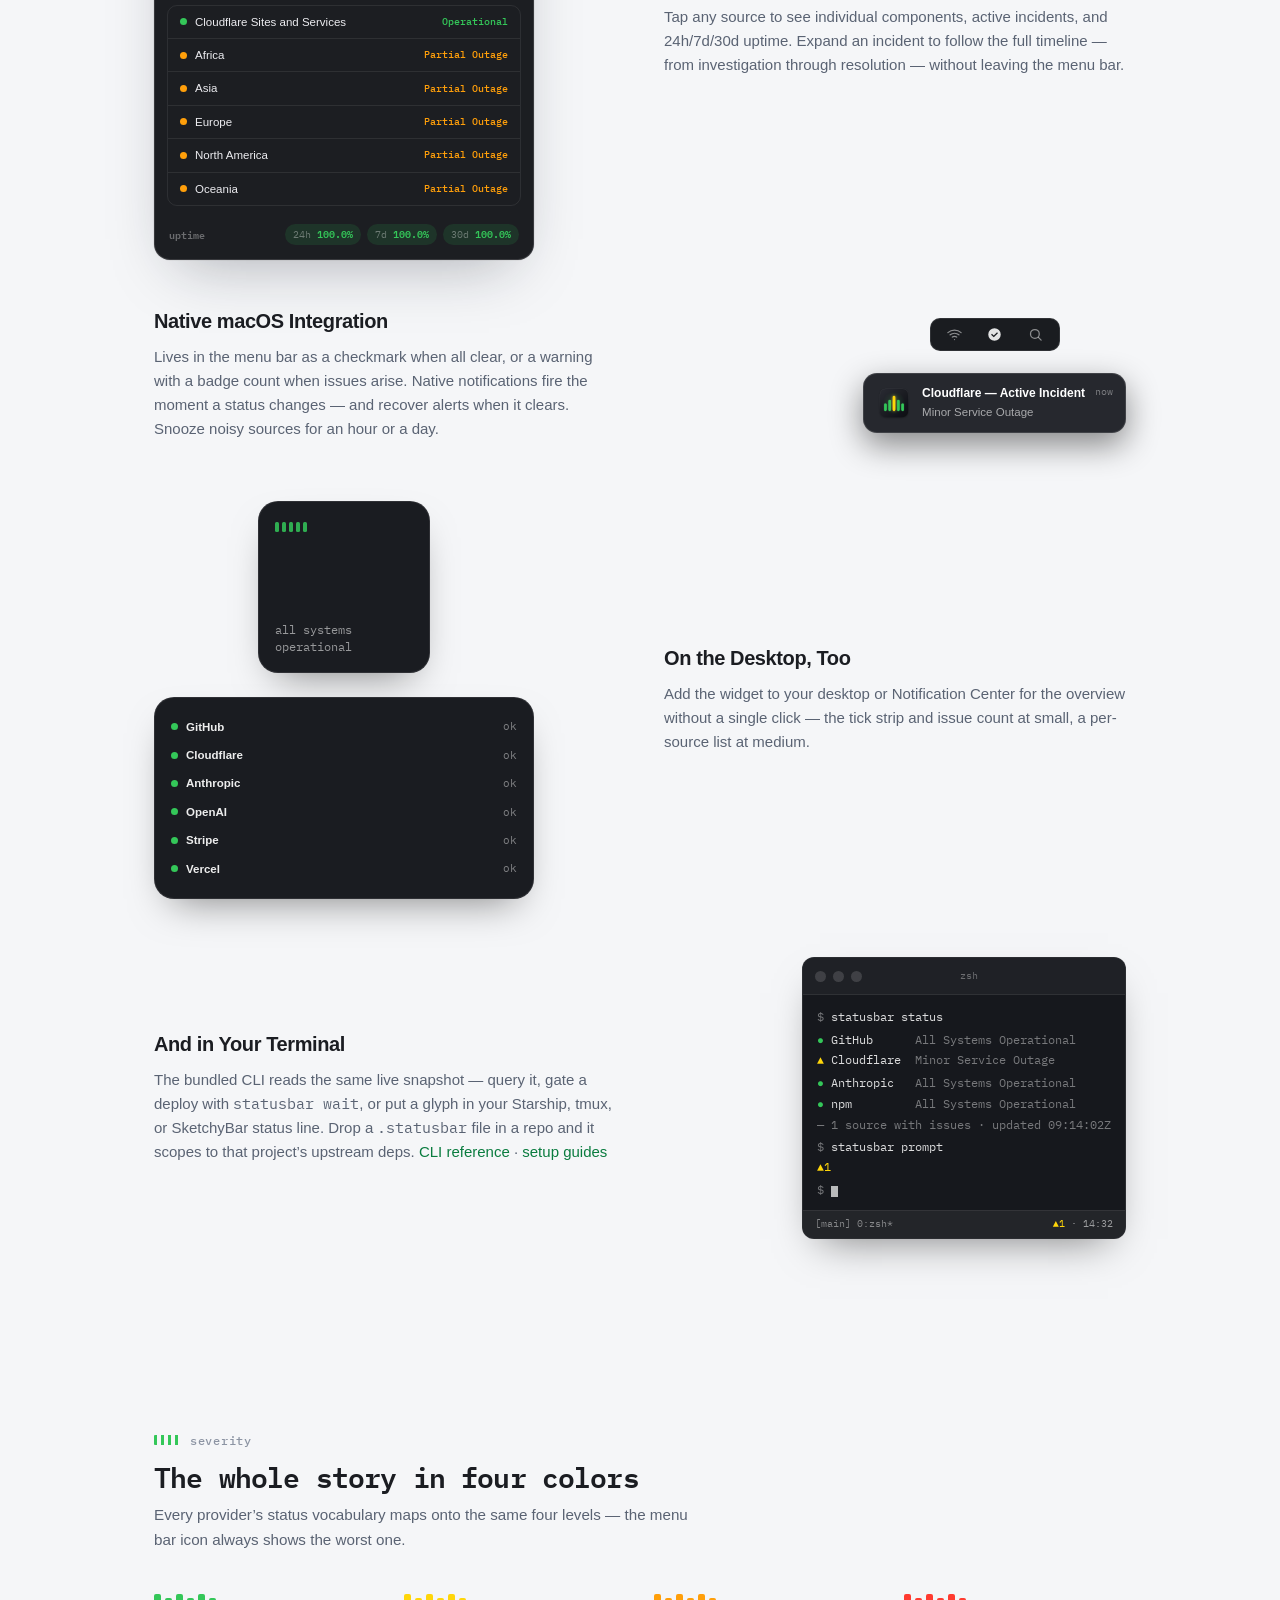
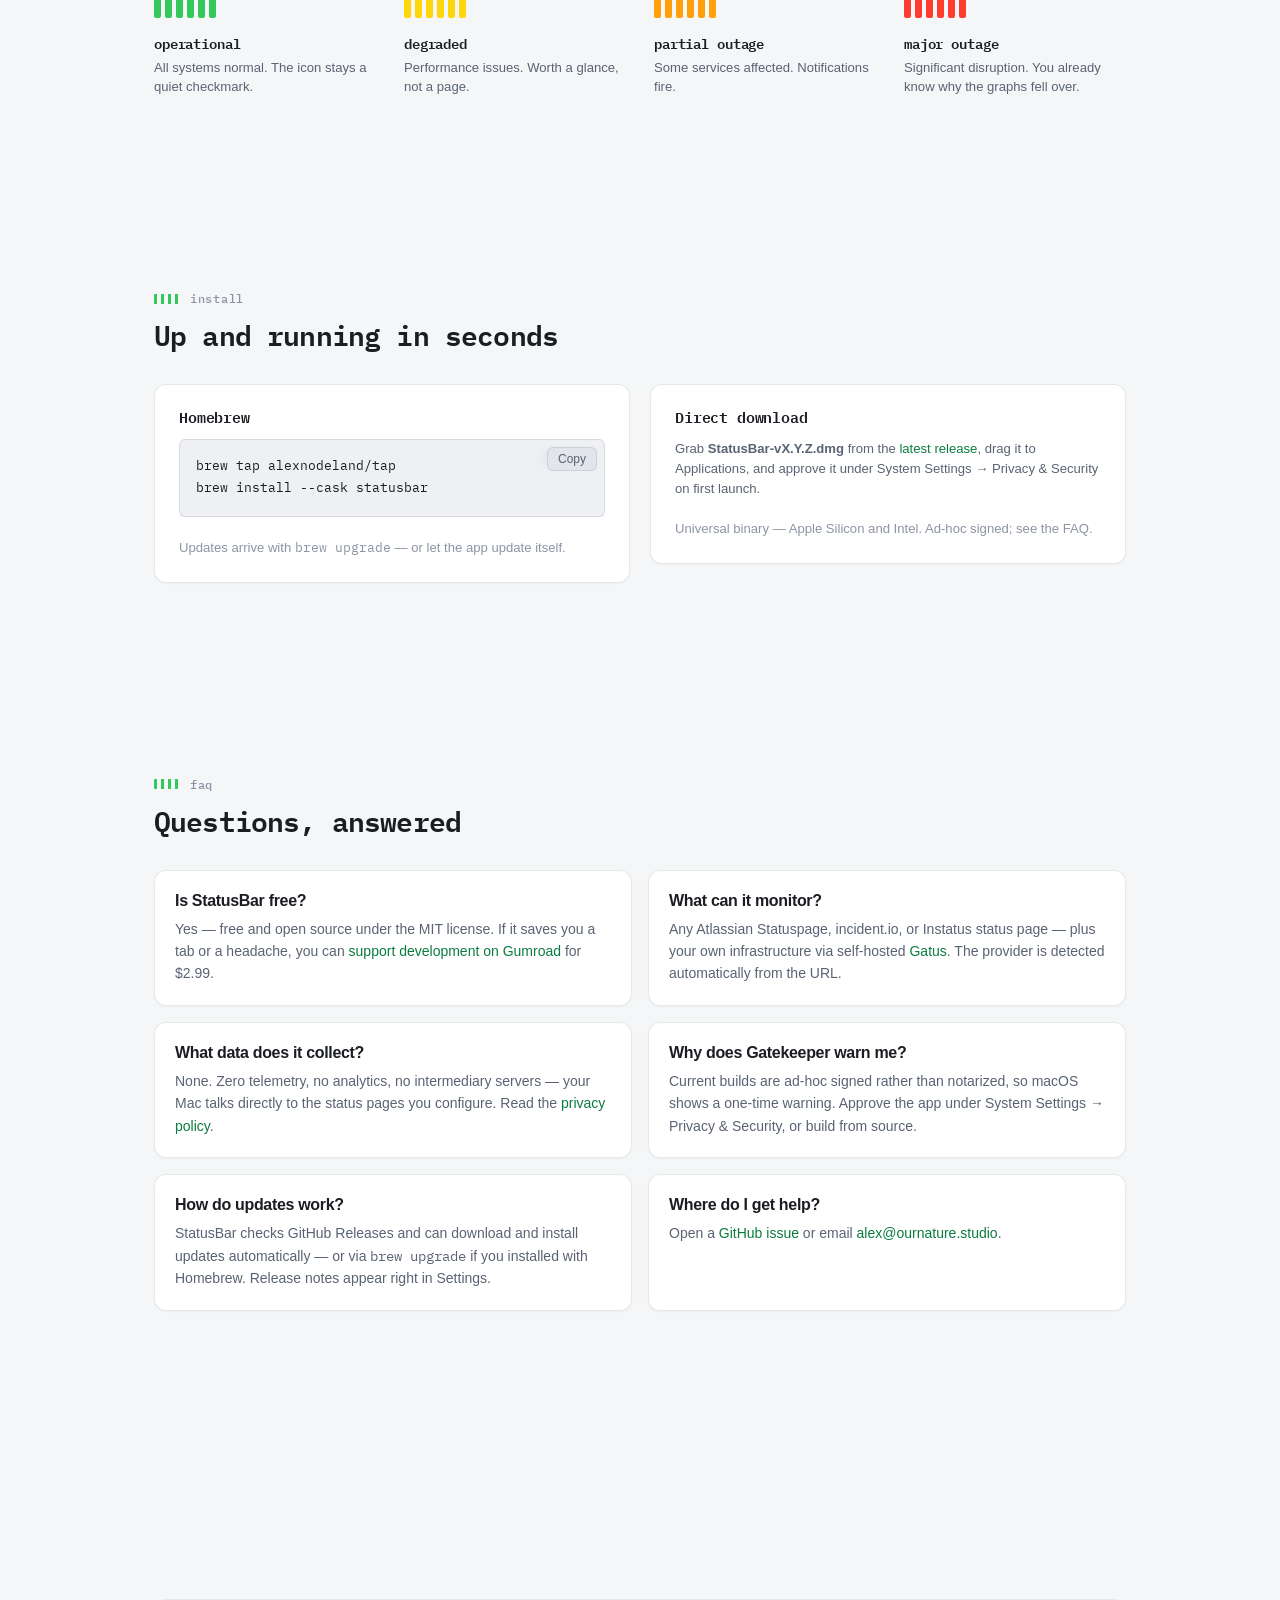
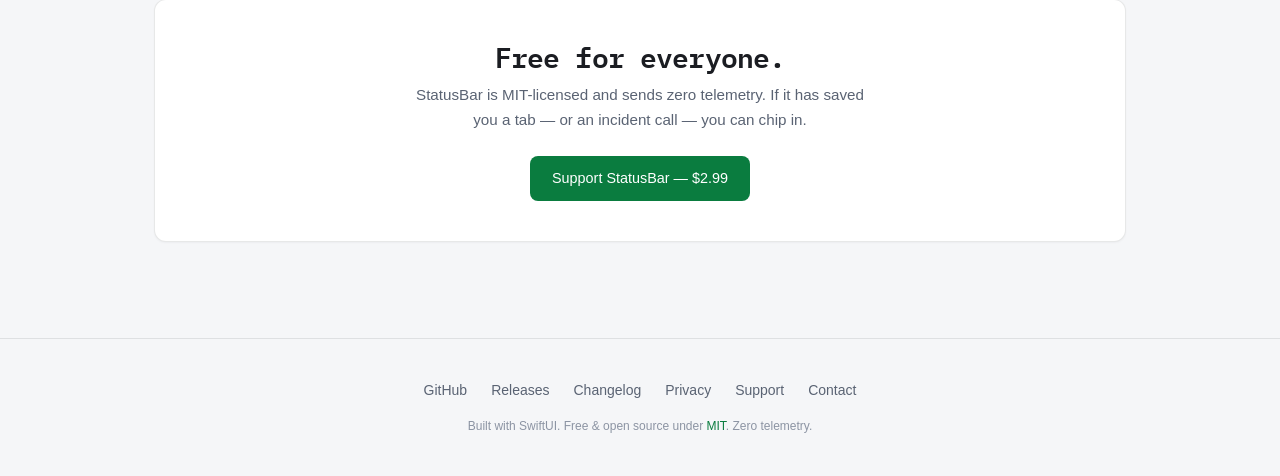
==== commit 7cfd583d: "feat: CLI reference page, terminal showcase, and statusbar version - docs/cli.html: full reference —" ====
--- a/docs/index.html
+++ b/docs/index.html
@@ -162,7 +162,32 @@
         </div>
         <div class="showcase-text">
           <h3>On the Desktop, Too</h3>
-          <p>Add the widget to your desktop or Notification Center for the overview without a single click &mdash; the tick strip and issue count at small, a per-source list at medium. Prefer a terminal? The bundled <a href="docs.html#terminal">CLI and Shortcuts intents</a> read the same live snapshot.</p>
+          <p>Add the widget to your desktop or Notification Center for the overview without a single click &mdash; the tick strip and issue count at small, a per-source list at medium.</p>
+        </div>
+      </div>
+
+      <!-- Showcase 4: CLI & status line -->
+      <div class="showcase showcase-reverse">
+        <div class="showcase-image">
+          <div class="mock-terminal" role="img" aria-label="A terminal running statusbar status with colored per-source output, statusbar prompt printing a compact glyph, and a tmux status line showing the same glyph">
+            <div class="term-bar" aria-hidden="true"><span></span><span></span><span></span><em>zsh</em></div>
+            <div class="term-body">
+              <div class="term-line" style="--i:0"><span class="t-prompt">$</span> statusbar status</div>
+              <div class="term-line" style="--i:1"><span class="t-ok">&#9679;</span> <span class="t-name">GitHub</span><span class="t-dim">All Systems Operational</span></div>
+              <div class="term-line" style="--i:2"><span class="t-warn">&#9650;</span> <span class="t-name">Cloudflare</span><span class="t-dim">Minor Service Outage</span></div>
+              <div class="term-line" style="--i:3"><span class="t-ok">&#9679;</span> <span class="t-name">Anthropic</span><span class="t-dim">All Systems Operational</span></div>
+              <div class="term-line" style="--i:4"><span class="t-ok">&#9679;</span> <span class="t-name">npm</span><span class="t-dim">All Systems Operational</span></div>
+              <div class="term-line t-dim" style="--i:5">&mdash; 1 source with issues &middot; updated 09:14:02Z</div>
+              <div class="term-line" style="--i:6"><span class="t-prompt">$</span> statusbar prompt</div>
+              <div class="term-line" style="--i:7"><span class="t-warn">&#9650;1</span></div>
+              <div class="term-line" style="--i:8"><span class="t-prompt">$</span> <span class="t-cursor"></span></div>
+            </div>
+            <div class="term-tmux" aria-hidden="true"><span>[main] 0:zsh*</span><span class="t-tmux-right"><span class="t-warn">&#9650;1</span> &middot; 14:32</span></div>
+          </div>
+        </div>
+        <div class="showcase-text">
+          <h3>And in Your Terminal</h3>
+          <p>The bundled CLI reads the same live snapshot &mdash; query it, gate a deploy with <code>statusbar wait</code>, or put a glyph in your Starship, tmux, or SketchyBar status line. Drop a <code>.statusbar</code> file in a repo and it scopes to that project&rsquo;s upstream deps. <a href="cli.html">CLI reference</a> &middot; <a href="docs.html#terminal">setup guides</a></p>
         </div>
       </div>
     </div>
--- a/docs/style.css
+++ b/docs/style.css
@@ -2166,6 +2166,108 @@
   .w-state-pair .w-state.warn { opacity: 1; }
 }
 
+/* --- Terminal mock: the CLI and status line --- */
+.mock-terminal {
+  width: min(440px, 100%);
+  margin: 0 auto;
+  background: #16181d;
+  border: 0.5px solid rgba(255, 255, 255, 0.09);
+  border-radius: 12px;
+  overflow: hidden;
+  box-shadow: 0 18px 40px -18px rgba(0, 0, 0, 0.5);
+  font-family: var(--font-mono);
+  font-size: 0.72rem;
+  text-align: left;
+}
+
+.term-bar {
+  display: flex;
+  align-items: center;
+  gap: 7px;
+  padding: 10px 12px;
+  background: rgba(255, 255, 255, 0.04);
+  border-bottom: 0.5px solid rgba(255, 255, 255, 0.07);
+}
+
+.term-bar span {
+  width: 11px;
+  height: 11px;
+  border-radius: 50%;
+  background: rgba(255, 255, 255, 0.14);
+}
+
+.term-bar em {
+  margin-left: auto;
+  margin-right: auto;
+  transform: translateX(-22px);
+  font-style: normal;
+  font-size: 0.64rem;
+  color: rgba(255, 255, 255, 0.35);
+}
+
+.term-body {
+  padding: 12px 14px 10px;
+  color: rgba(255, 255, 255, 0.85);
+}
+
+.term-line {
+  padding: 1.5px 6px;
+  margin: 0 -6px;
+  border-radius: 4px;
+  white-space: nowrap;
+  overflow: hidden;
+  text-overflow: ellipsis;
+  transition: background var(--timing-hover) ease;
+}
+
+.term-line:hover { background: rgba(255, 255, 255, 0.04); }
+
+.t-prompt { color: rgba(255, 255, 255, 0.4); }
+.t-dim { color: rgba(255, 255, 255, 0.42); }
+.t-ok { color: var(--status-green); }
+.t-warn { color: var(--status-yellow); }
+
+.t-name {
+  display: inline-block;
+  min-width: 12ch;
+  color: rgba(255, 255, 255, 0.85);
+}
+
+.t-cursor {
+  display: inline-block;
+  width: 7px;
+  height: 0.95em;
+  background: rgba(255, 255, 255, 0.7);
+  vertical-align: text-bottom;
+}
+
+.term-tmux {
+  display: flex;
+  justify-content: space-between;
+  gap: 12px;
+  padding: 5px 12px;
+  background: rgba(255, 255, 255, 0.055);
+  border-top: 0.5px solid rgba(255, 255, 255, 0.07);
+  font-size: 0.64rem;
+  color: rgba(255, 255, 255, 0.45);
+}
+
+.t-tmux-right { color: rgba(255, 255, 255, 0.55); }
+
+@media (prefers-reduced-motion: no-preference) {
+  .term-line {
+    opacity: 0;
+    animation: comp-in 0.3s ease forwards;
+    animation-delay: calc(var(--i) * 0.28s);
+  }
+  .t-cursor { animation: term-blink 1.1s steps(1) infinite; }
+}
+
+@keyframes term-blink {
+  0%, 49% { opacity: 1; }
+  50%, 100% { opacity: 0; }
+}
+
 /* --- Mock interactivity: behaves like the app under the cursor --- */
 .app-mock,
 .mock-native {
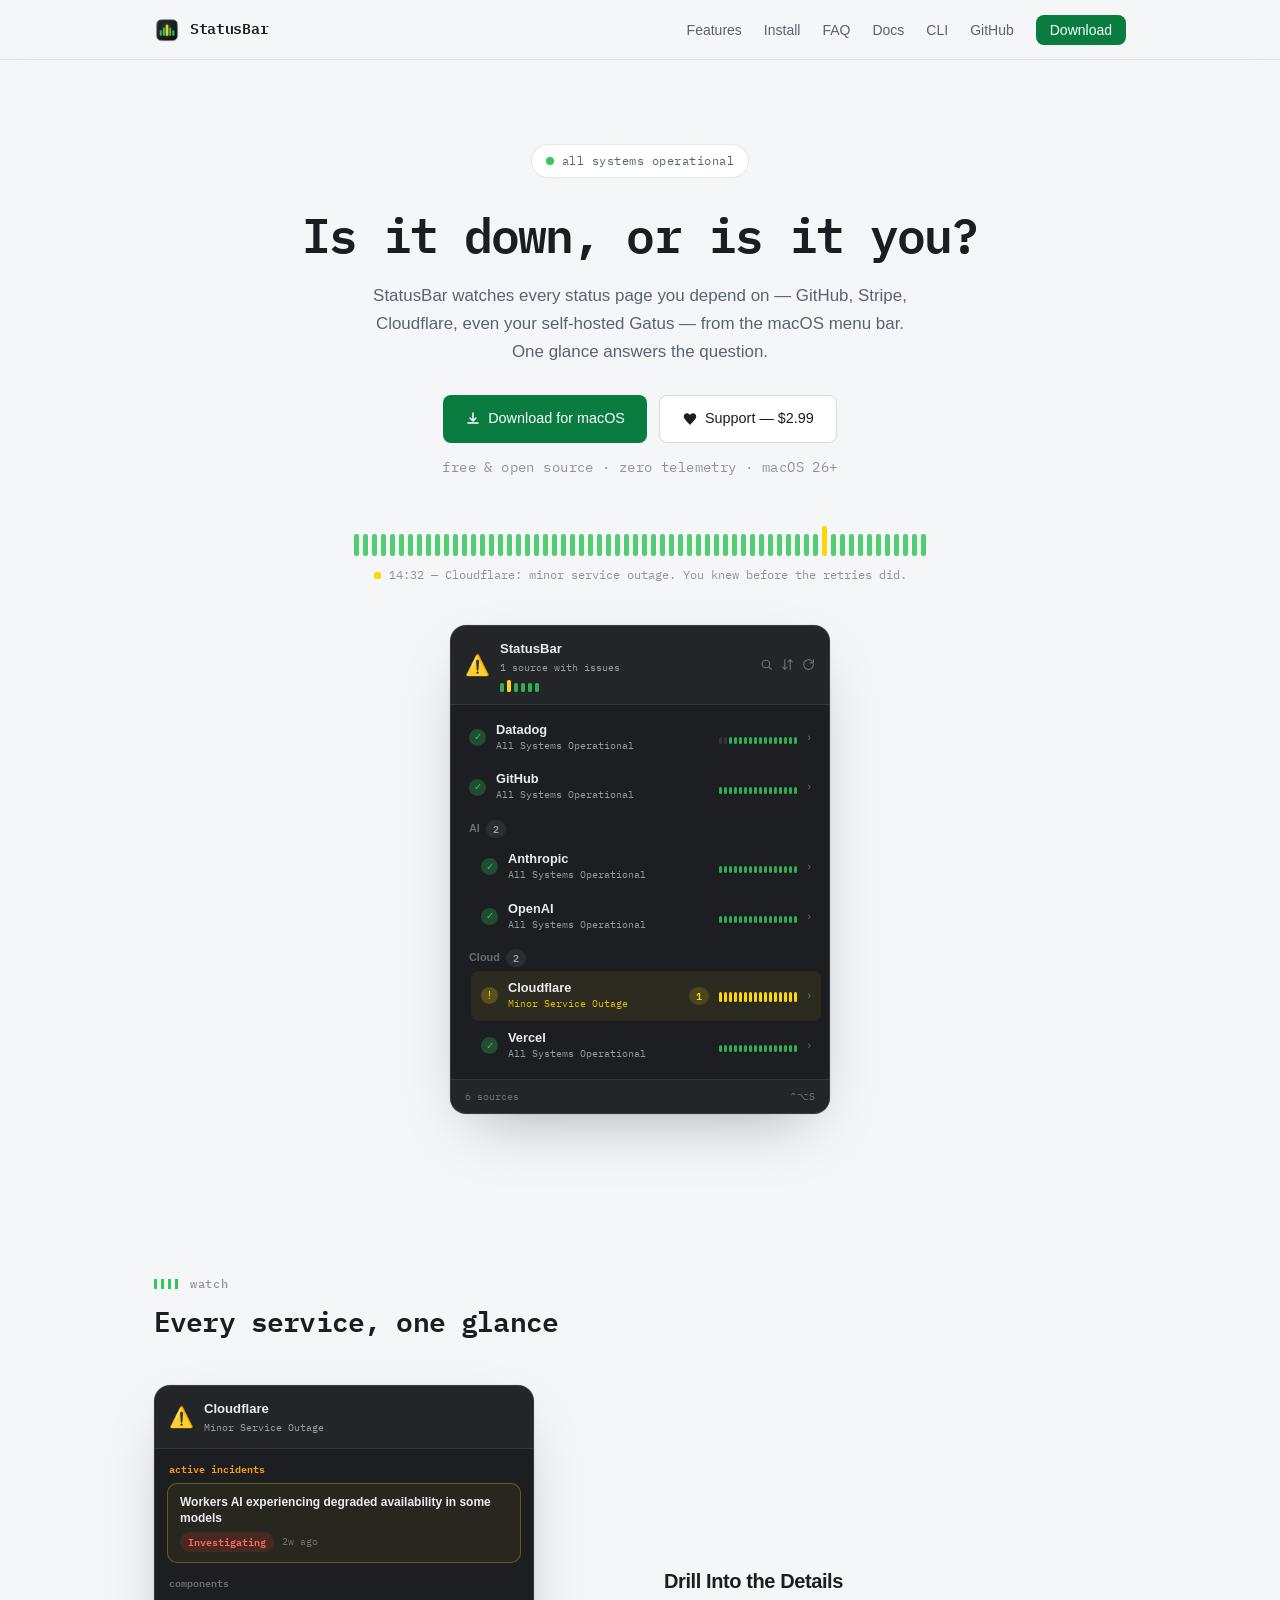
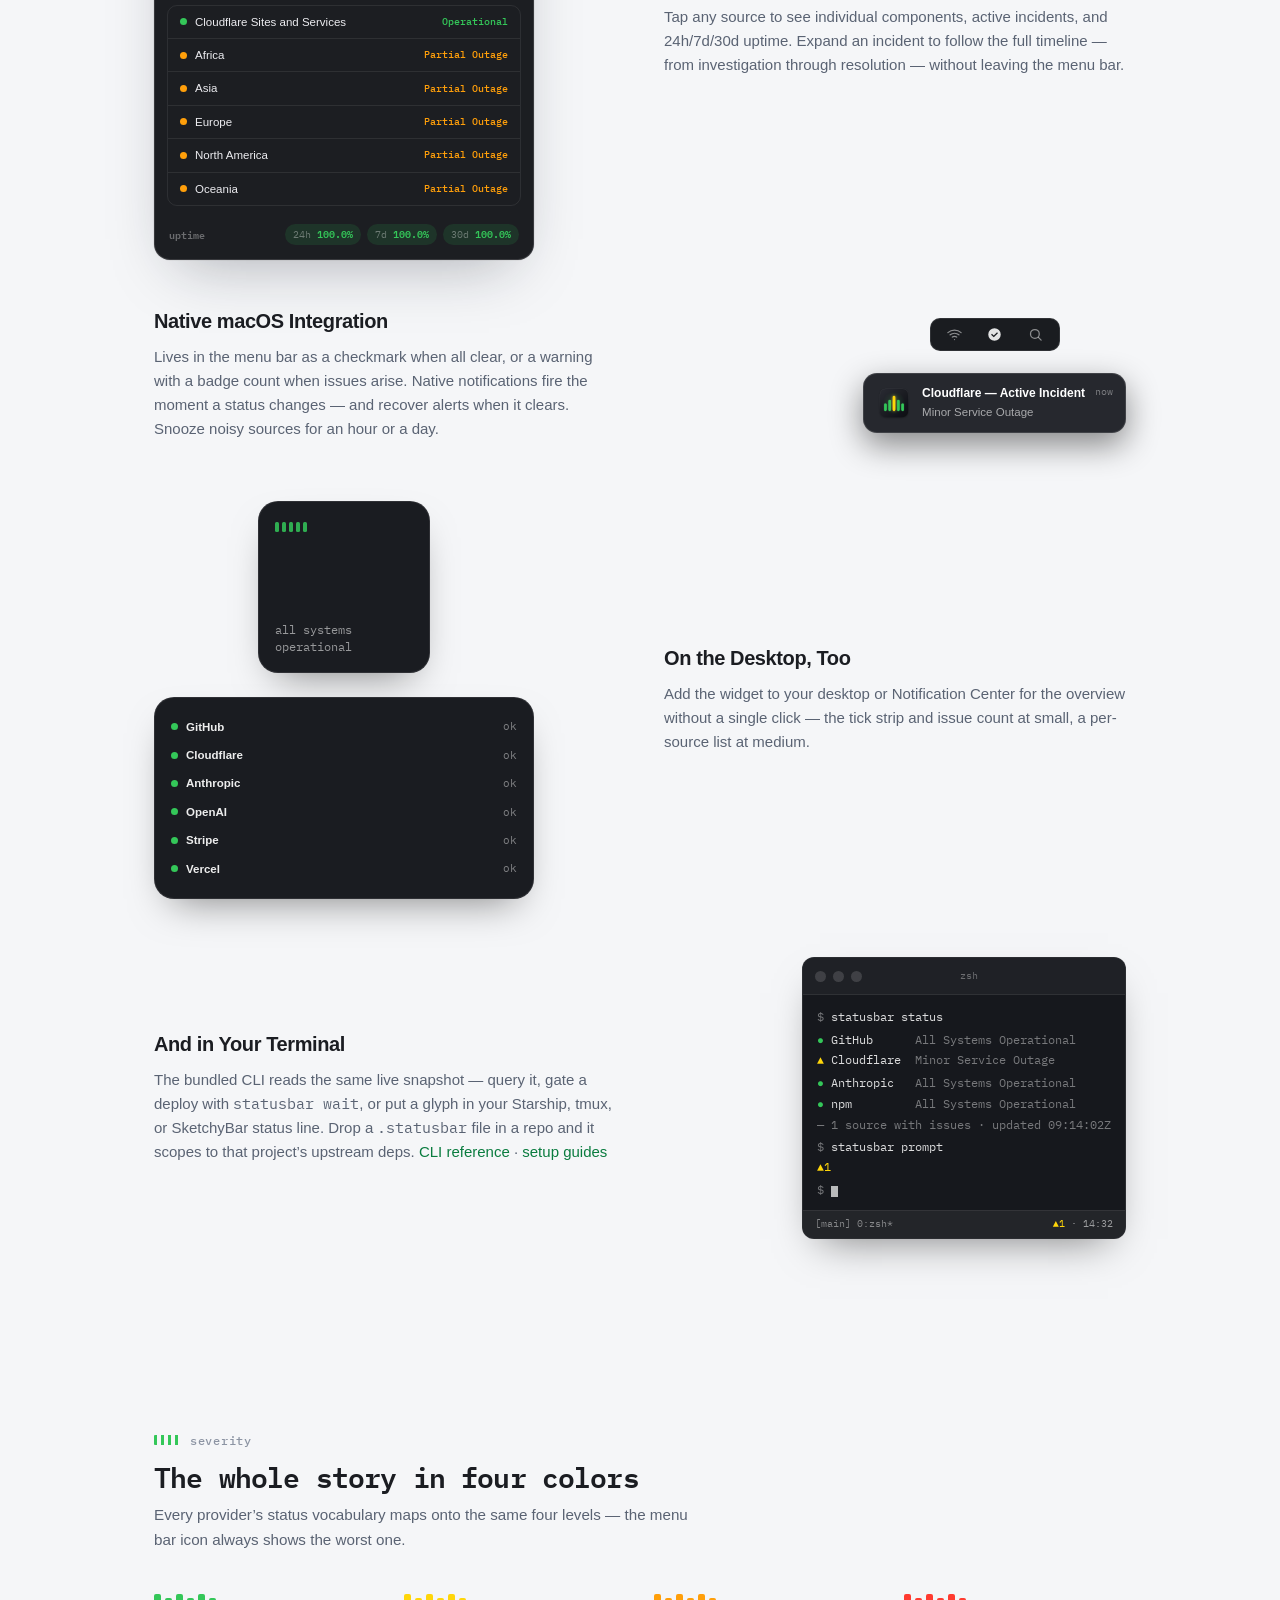
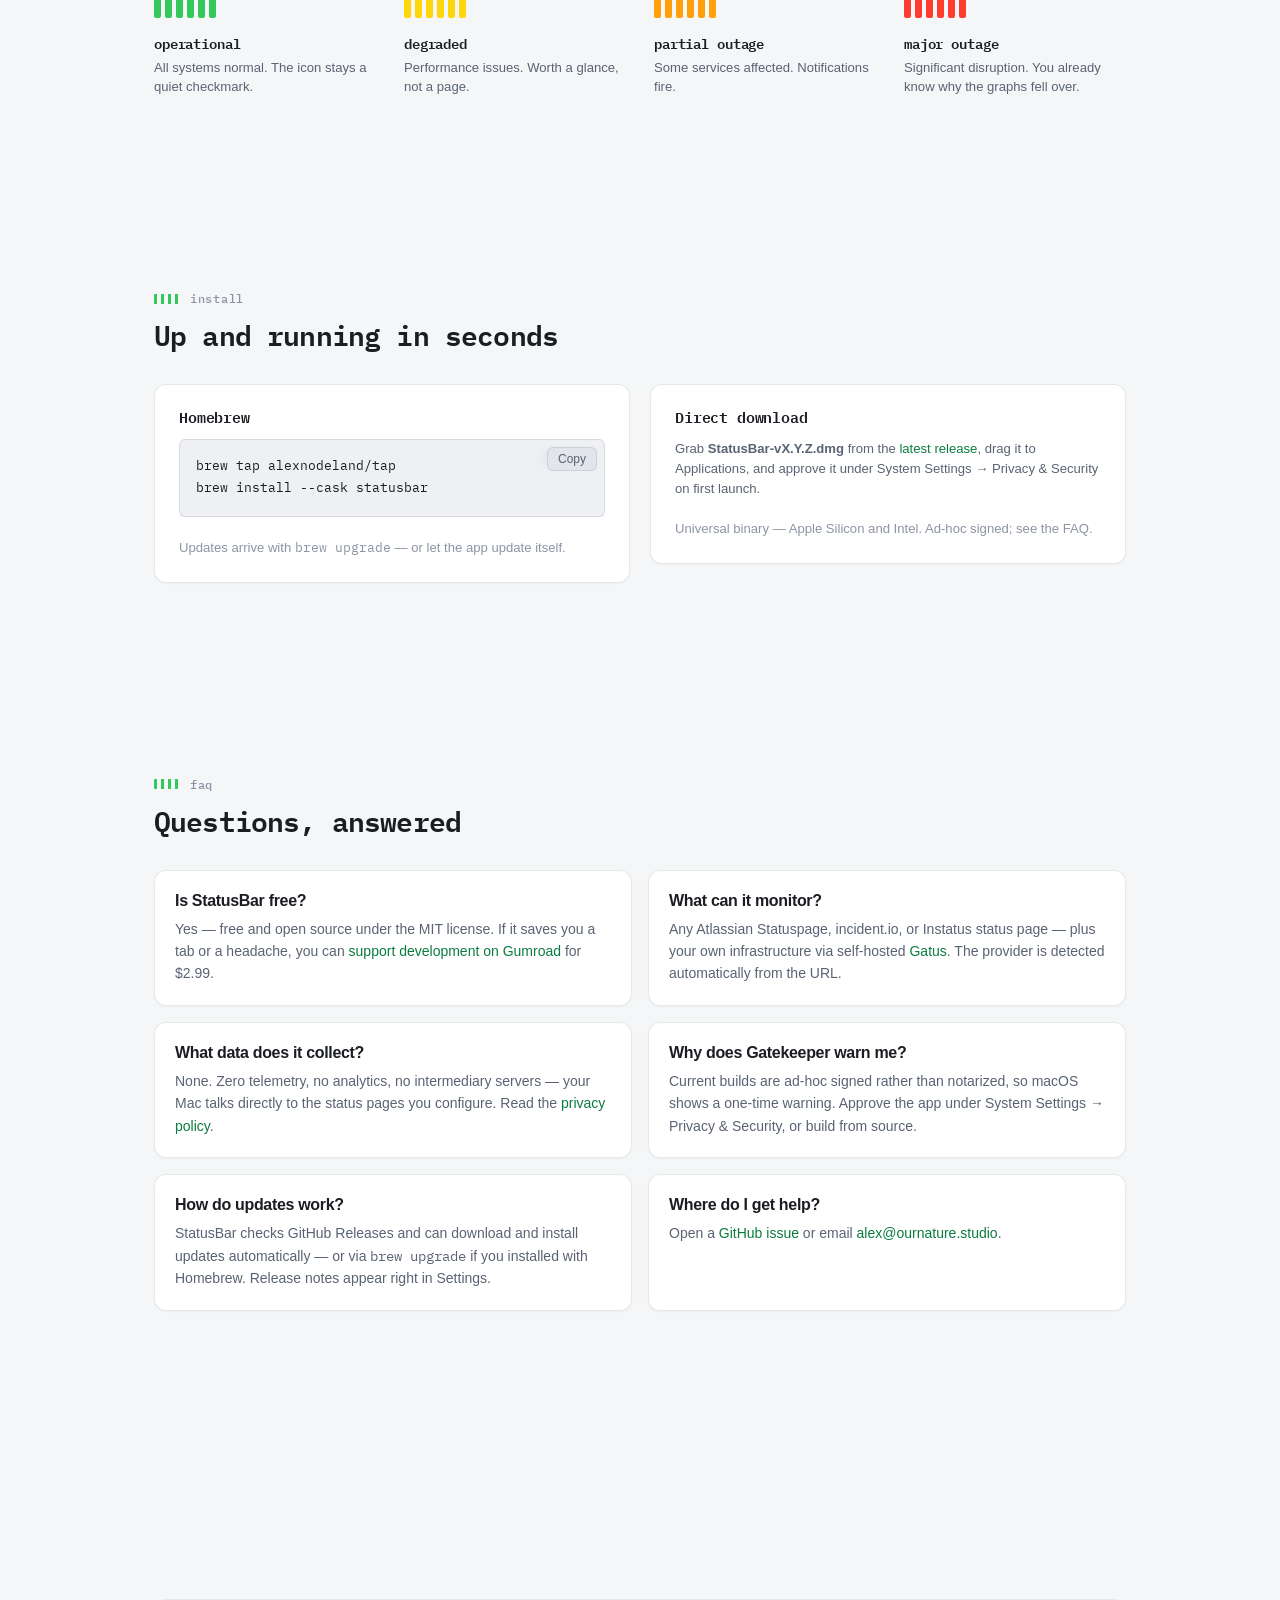
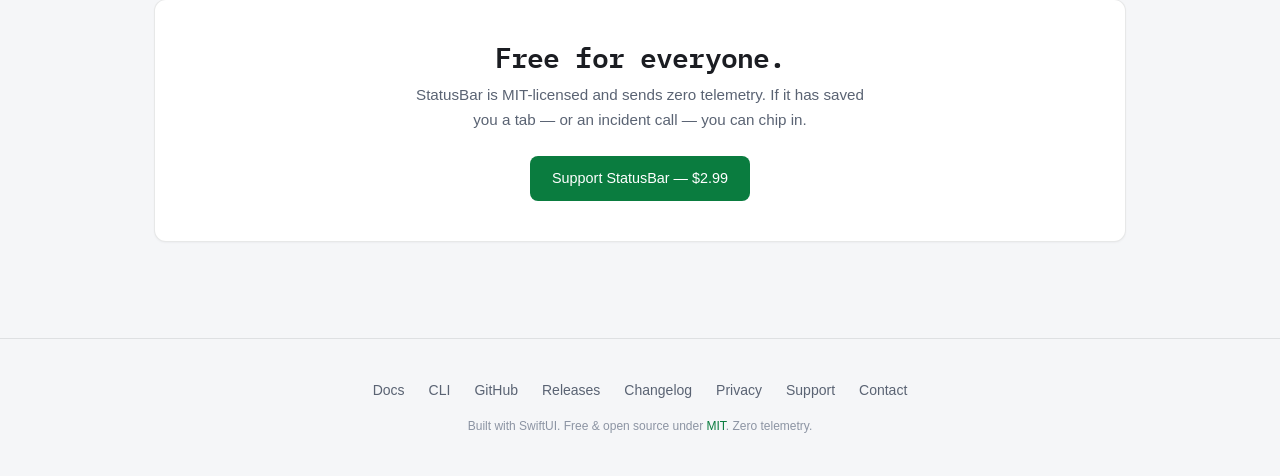
==== commit a662e997: "feat(site): rework nav and docs discoverability - Top nav is now Features / Install / FAQ / Docs / C" ====
--- a/docs/index.html
+++ b/docs/index.html
@@ -19,7 +19,7 @@
   <link rel="preconnect" href="https://fonts.googleapis.com">
   <link rel="preconnect" href="https://fonts.gstatic.com" crossorigin>
   <link href="https://fonts.googleapis.com/css2?family=IBM+Plex+Mono:wght@400;500;600&display=swap" rel="stylesheet">
-  <link rel="stylesheet" href="style.css?v=3">
+  <link rel="stylesheet" href="style.css?v=4">
   <script type="application/ld+json">
   {
     "@context": "https://schema.org",
@@ -38,6 +38,7 @@
 </head>
 <body>
 
+  <!-- shared nav — keep in sync across index.html / docs.html / cli.html -->
   <nav class="nav" id="nav">
     <div class="nav-inner">
       <a href="index.html" class="nav-brand">
@@ -52,11 +53,11 @@
         </svg>
       </button>
       <ul class="nav-links" id="nav-links">
-        <li><a href="index.html#features">Features</a></li>
-        <li><a href="index.html#severity">Severity</a></li>
-        <li><a href="index.html#install">Install</a></li>
-        <li><a href="index.html#faq">FAQ</a></li>
+        <li><a href="#features">Features</a></li>
+        <li><a href="#install">Install</a></li>
+        <li><a href="#faq">FAQ</a></li>
         <li><a href="docs.html">Docs</a></li>
+        <li><a href="cli.html">CLI</a></li>
         <li><a href="https://github.com/alexnodeland/StatusBar">GitHub</a></li>
         <li><a class="nav-cta" href="https://github.com/alexnodeland/StatusBar/releases/latest">Download</a></li>
       </ul>
@@ -296,6 +297,8 @@
   <footer class="footer">
     <div class="container">
       <nav class="footer-links">
+        <a href="docs.html">Docs</a>
+        <a href="cli.html">CLI</a>
         <a href="https://github.com/alexnodeland/StatusBar">GitHub</a>
         <a href="https://github.com/alexnodeland/StatusBar/releases/latest">Releases</a>
         <a href="https://github.com/alexnodeland/StatusBar/blob/main/CHANGELOG.md">Changelog</a>
@@ -307,6 +310,6 @@
     </div>
   </footer>
 
-  <script src="script.js?v=2"></script>
+  <script src="script.js?v=3"></script>
 </body>
 </html>
--- a/docs/style.css
+++ b/docs/style.css
@@ -263,7 +263,8 @@
 }
 
 .nav-links a:hover,
-.nav-links a.active {
+.nav-links a.active,
+.nav-links a[aria-current="page"] {
   color: var(--text-primary);
 }
 
@@ -1489,6 +1490,30 @@
   border-color: var(--text-tertiary);
 }
 
+/* Cross-page doc chips (Docs ↔ CLI) */
+.toc-chips .toc-chip-page {
+  color: var(--text-primary);
+  border-color: var(--text-tertiary);
+}
+
+.toc-chips .toc-chip-page[aria-current="page"] {
+  background: color-mix(in srgb, var(--accent) 12%, var(--surface));
+  border-color: var(--accent);
+}
+
+.toc-sep {
+  width: 1px;
+  height: 16px;
+  align-self: center;
+  background: var(--line-strong);
+}
+
+@media (max-width: 480px) {
+  .toc-sep {
+    display: none;
+  }
+}
+
 /* Docs page: tighter section rhythm */
 .docs-page section {
   padding: 48px 0;
